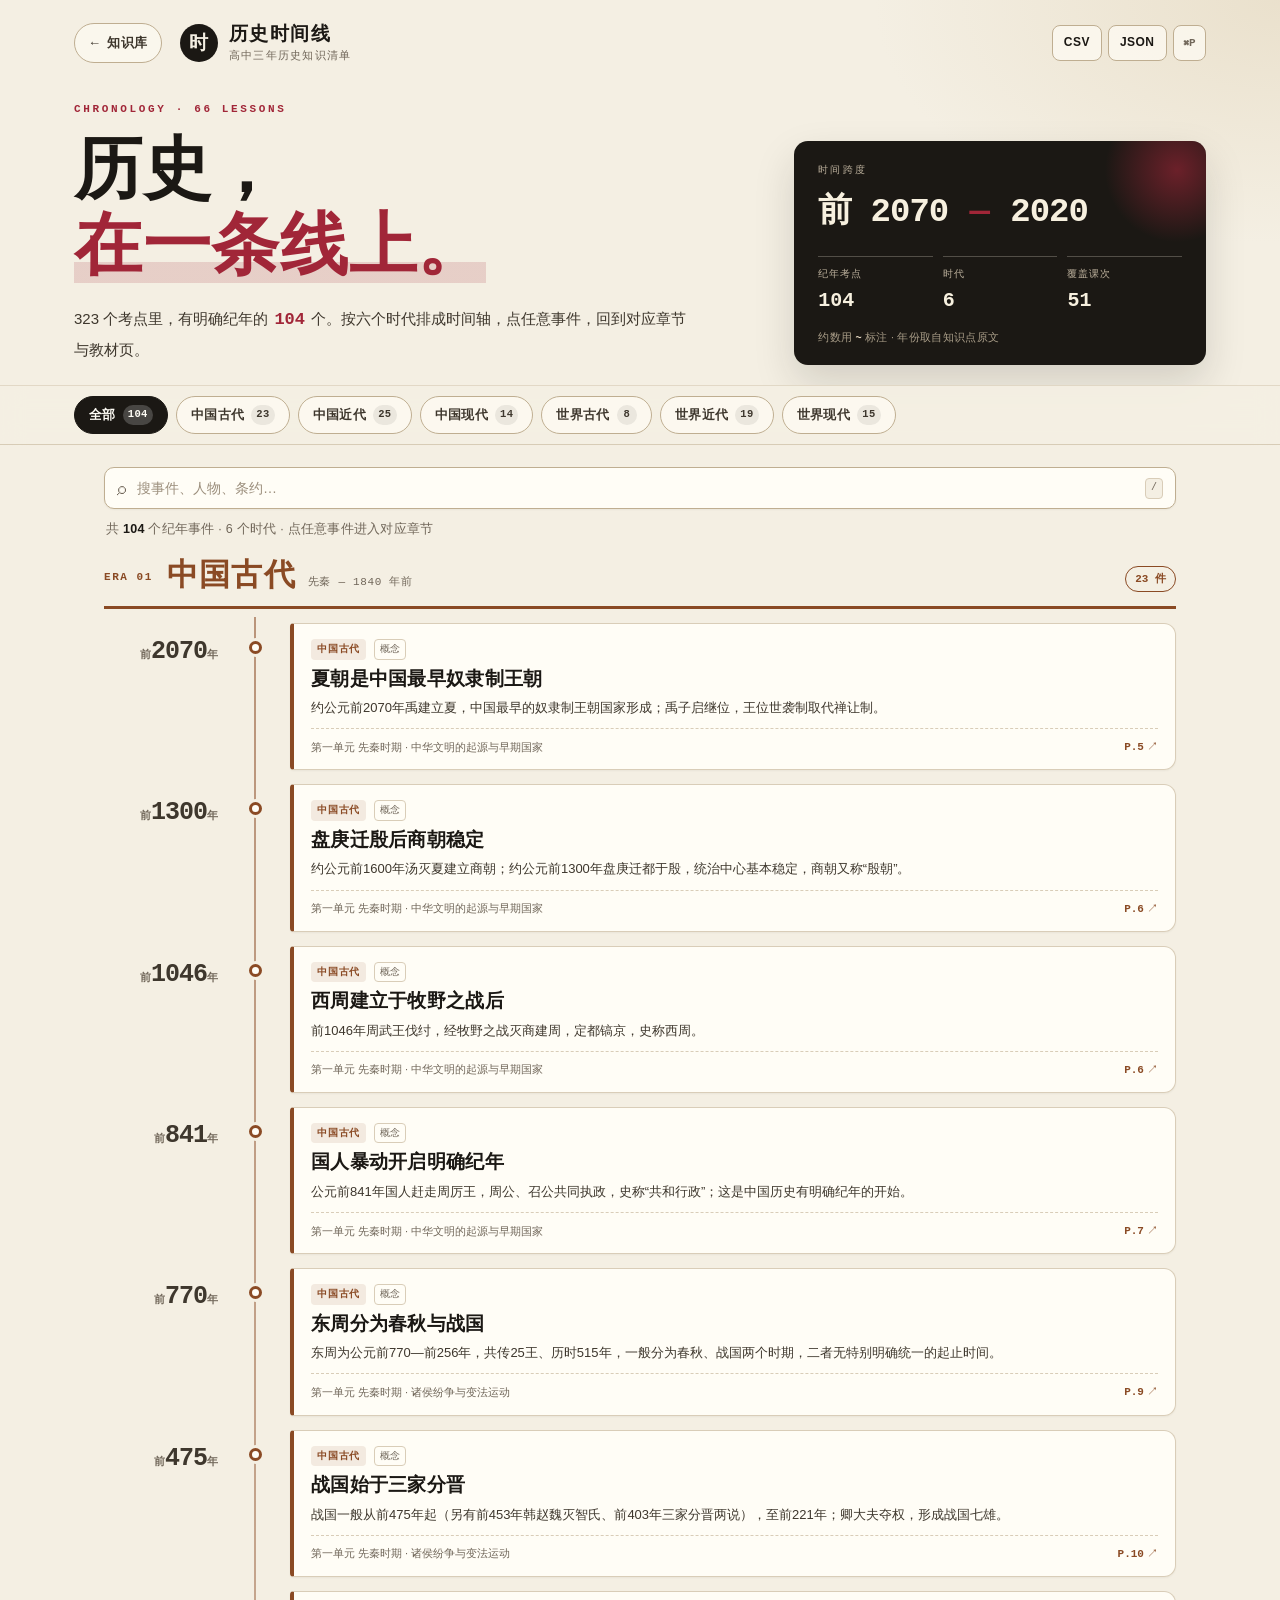
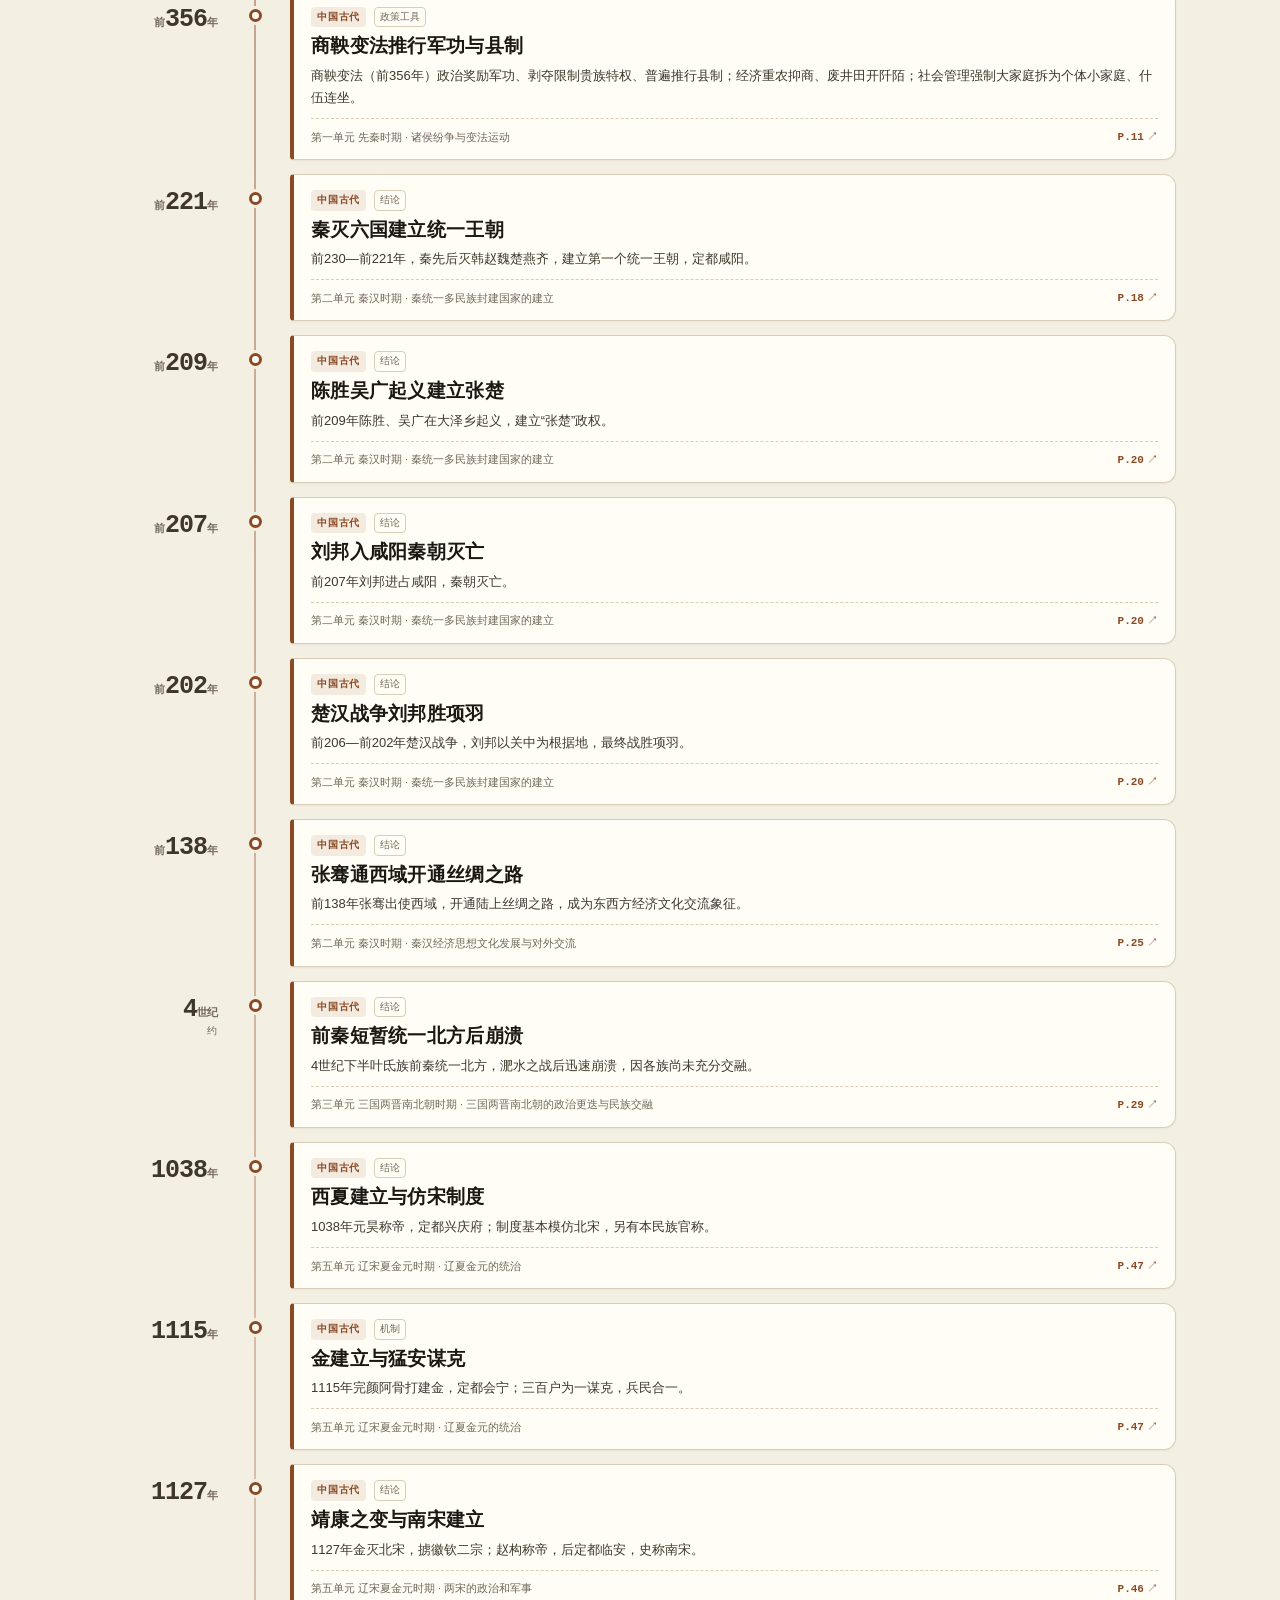
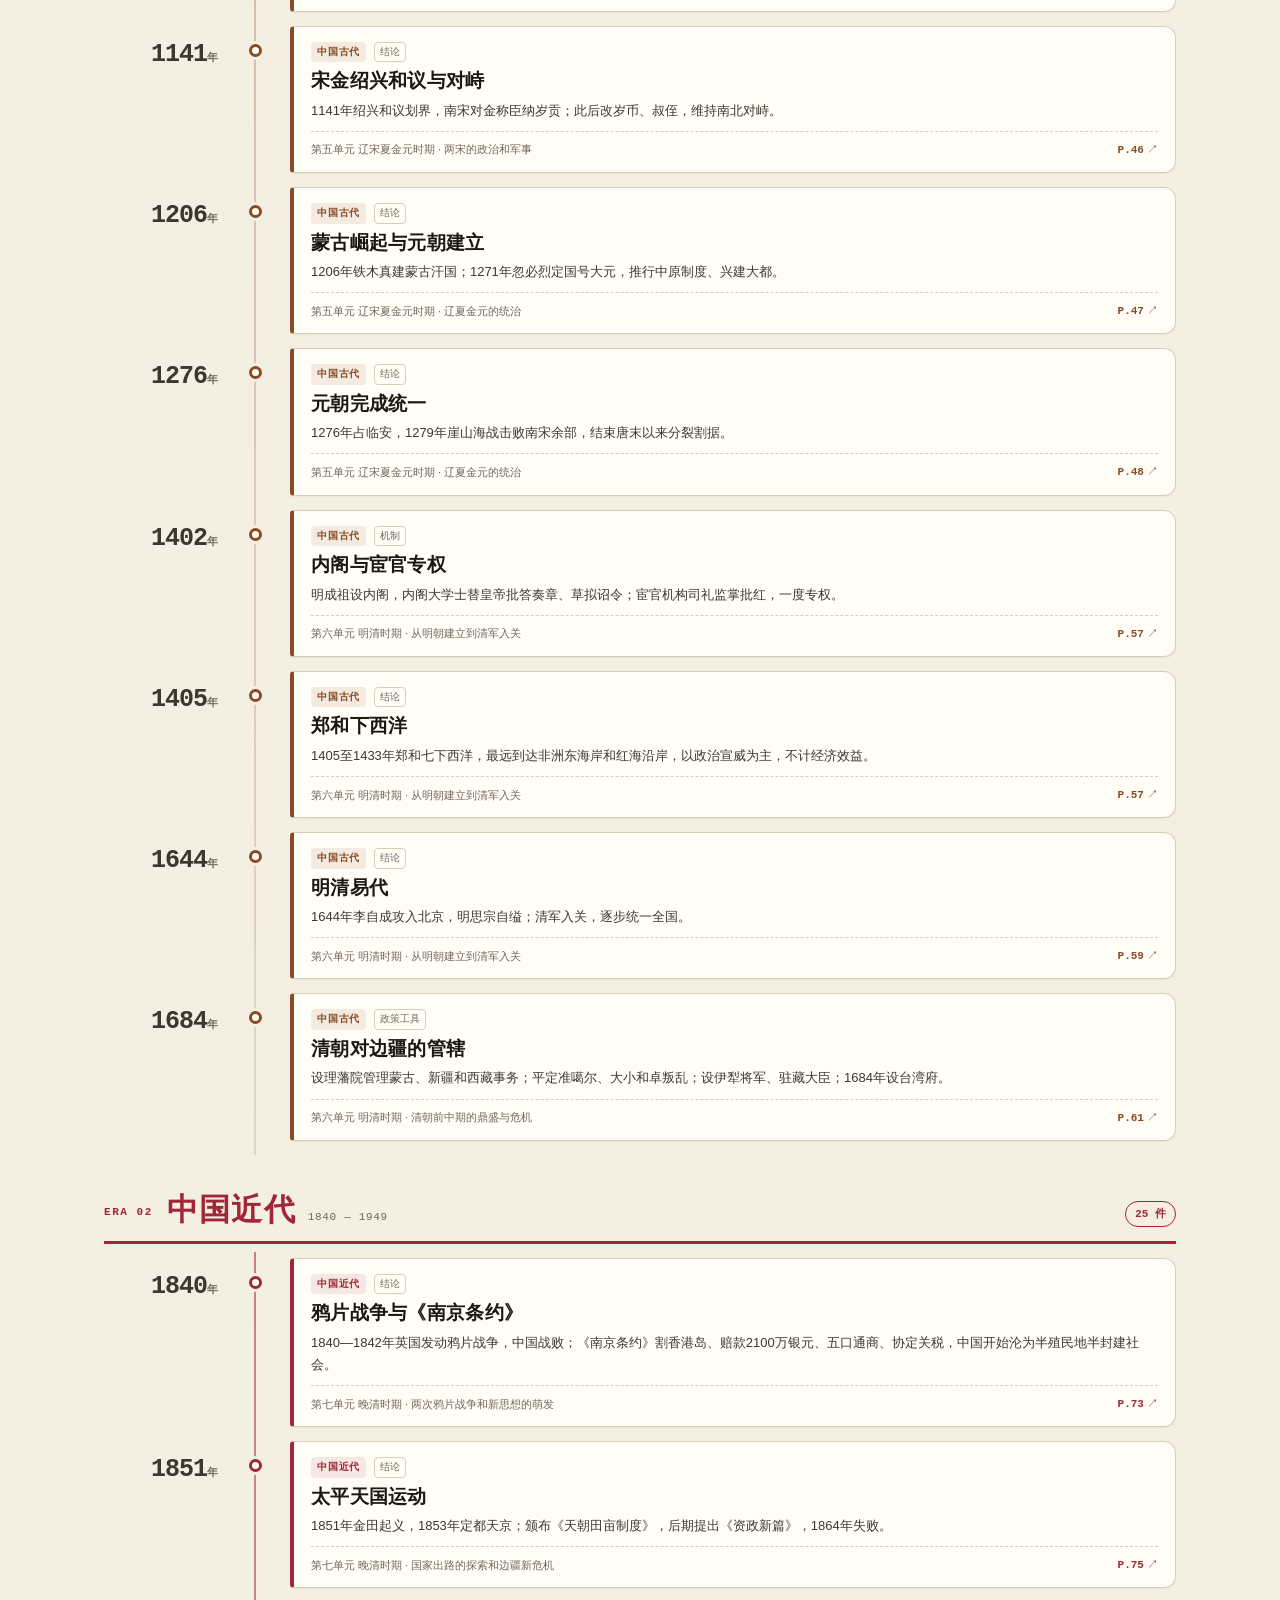
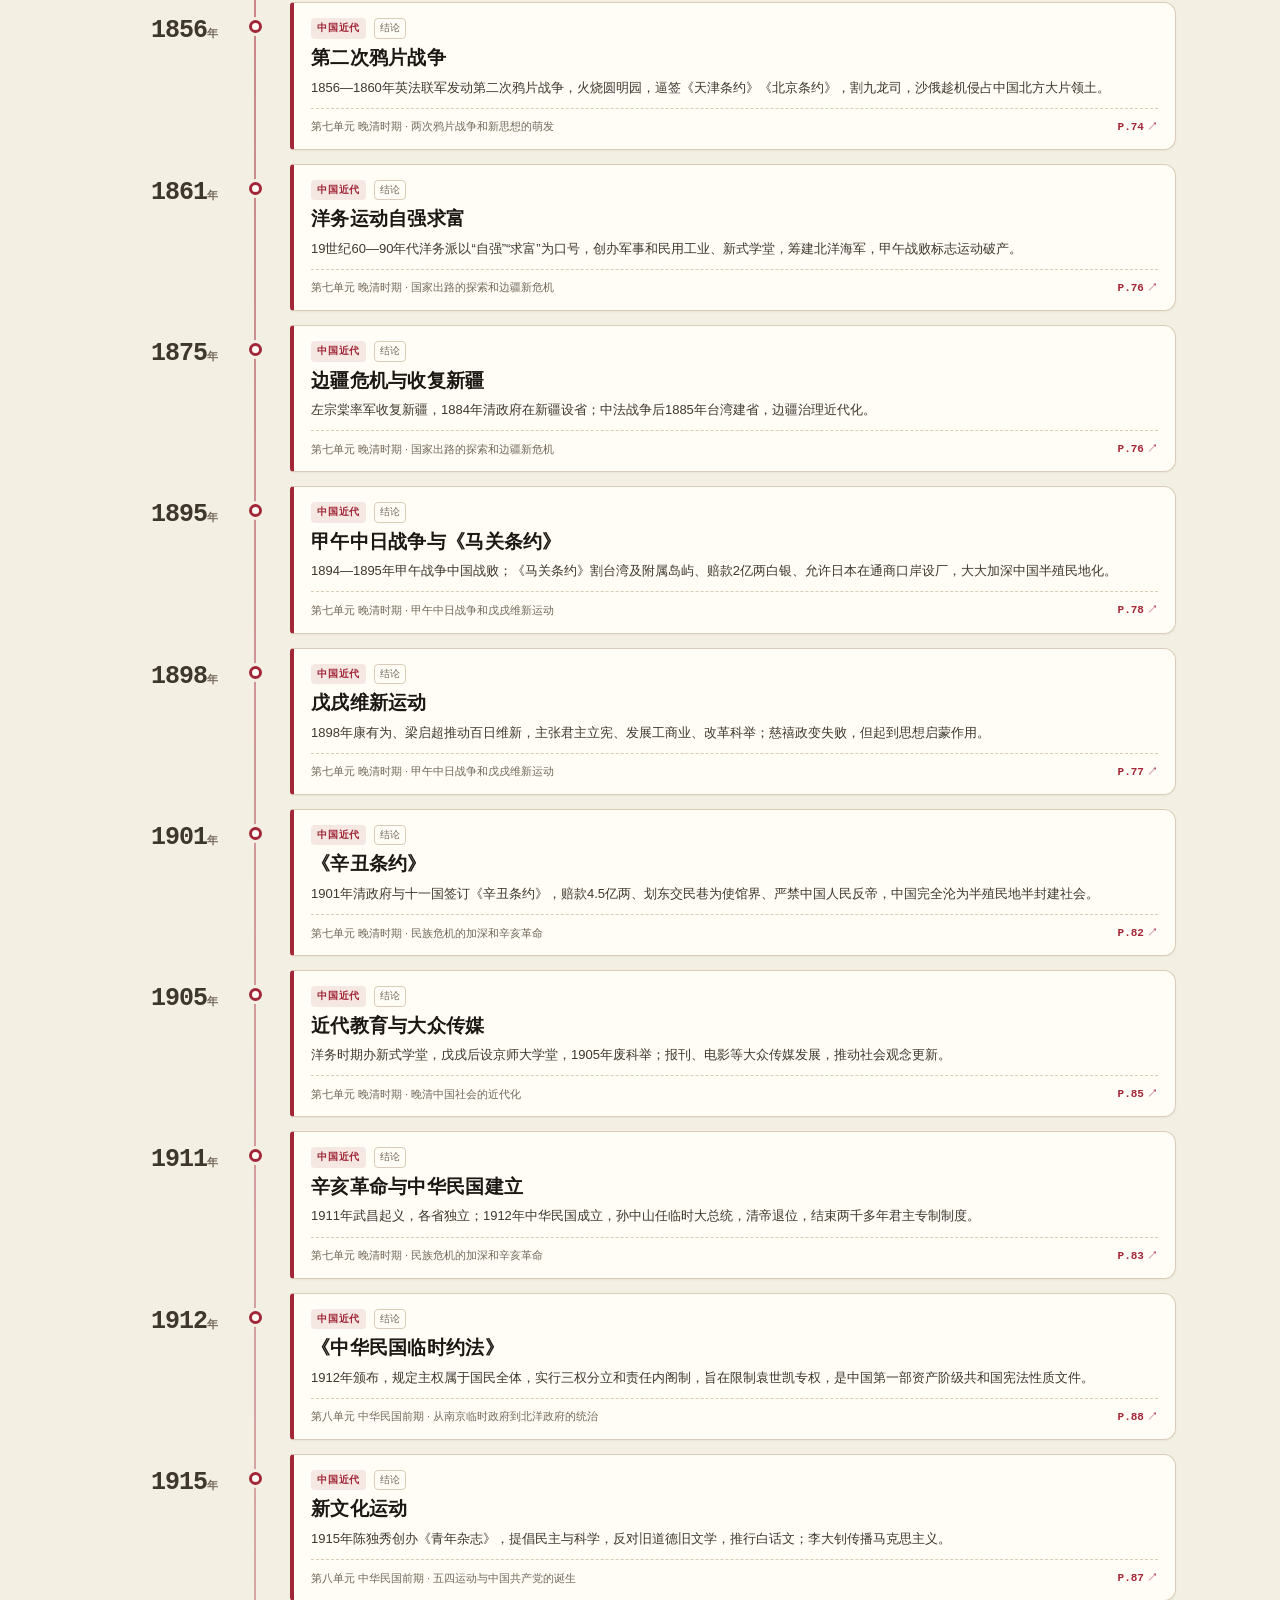
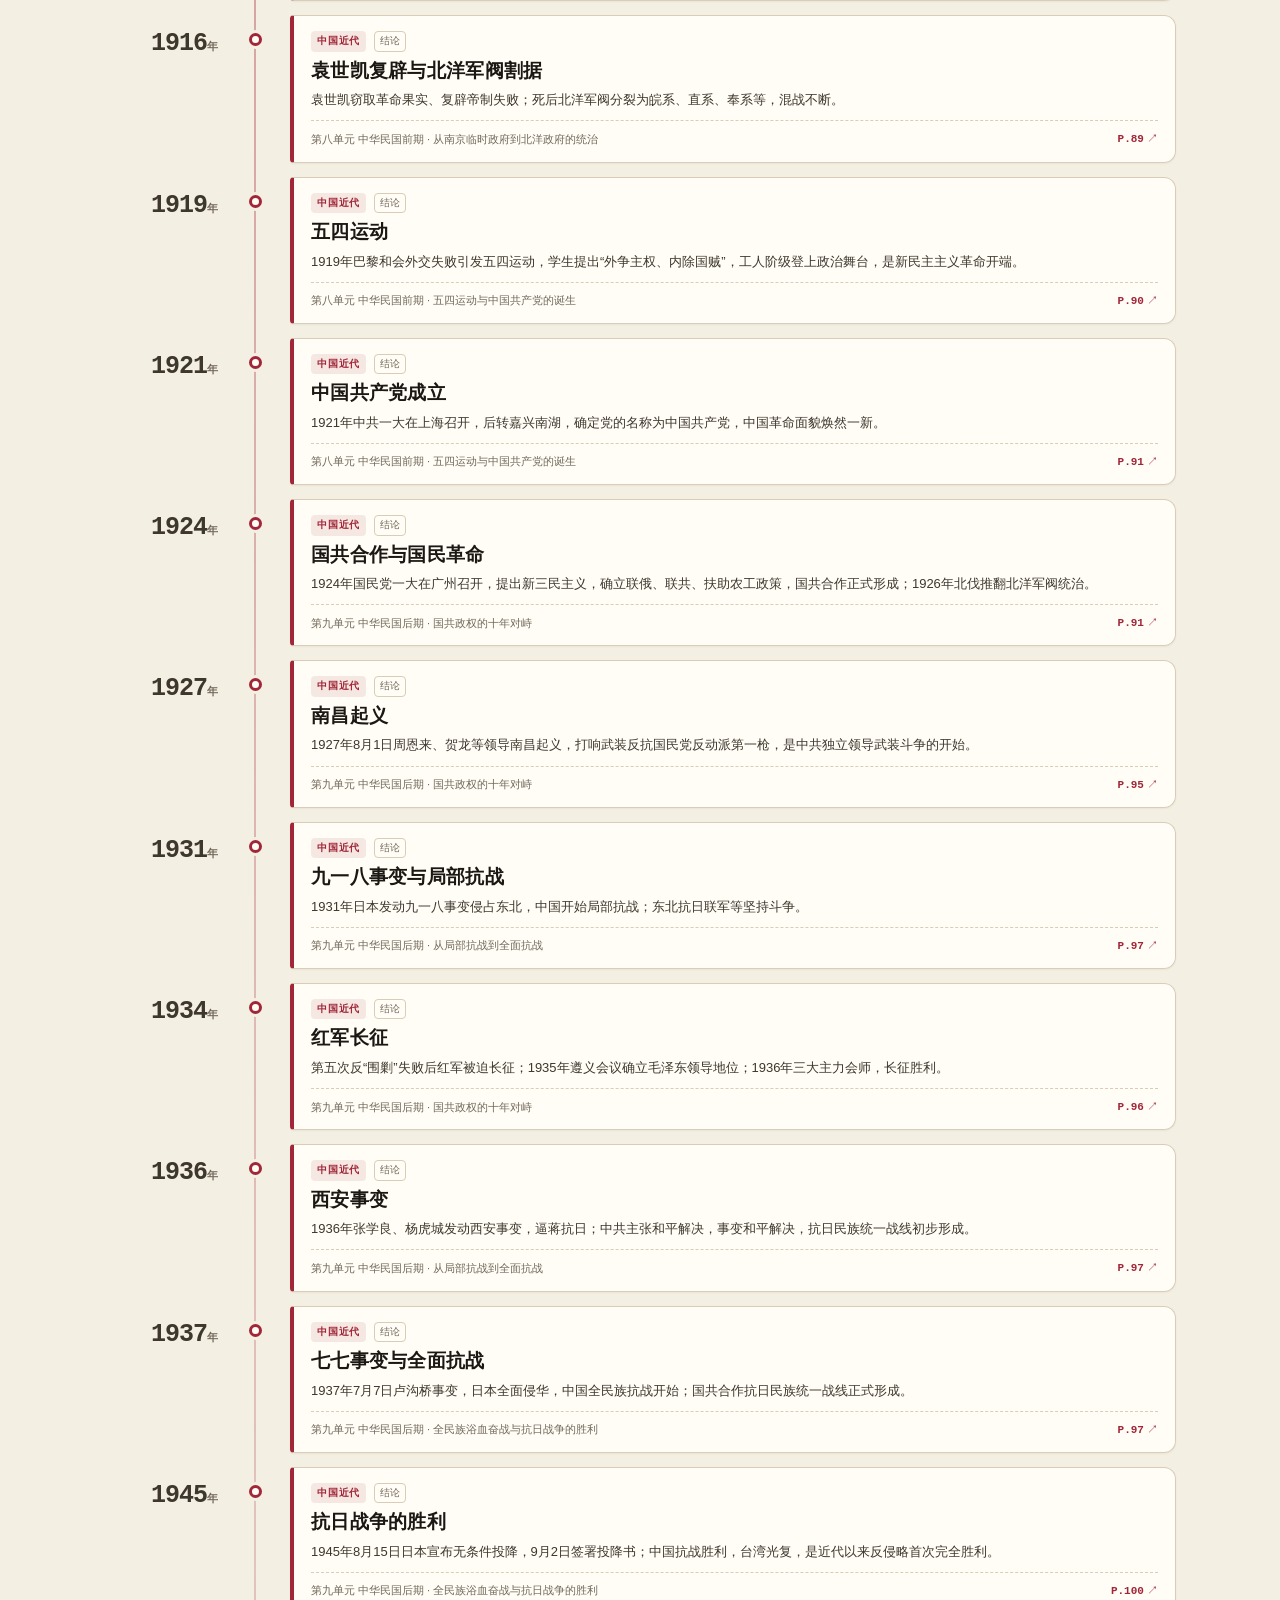
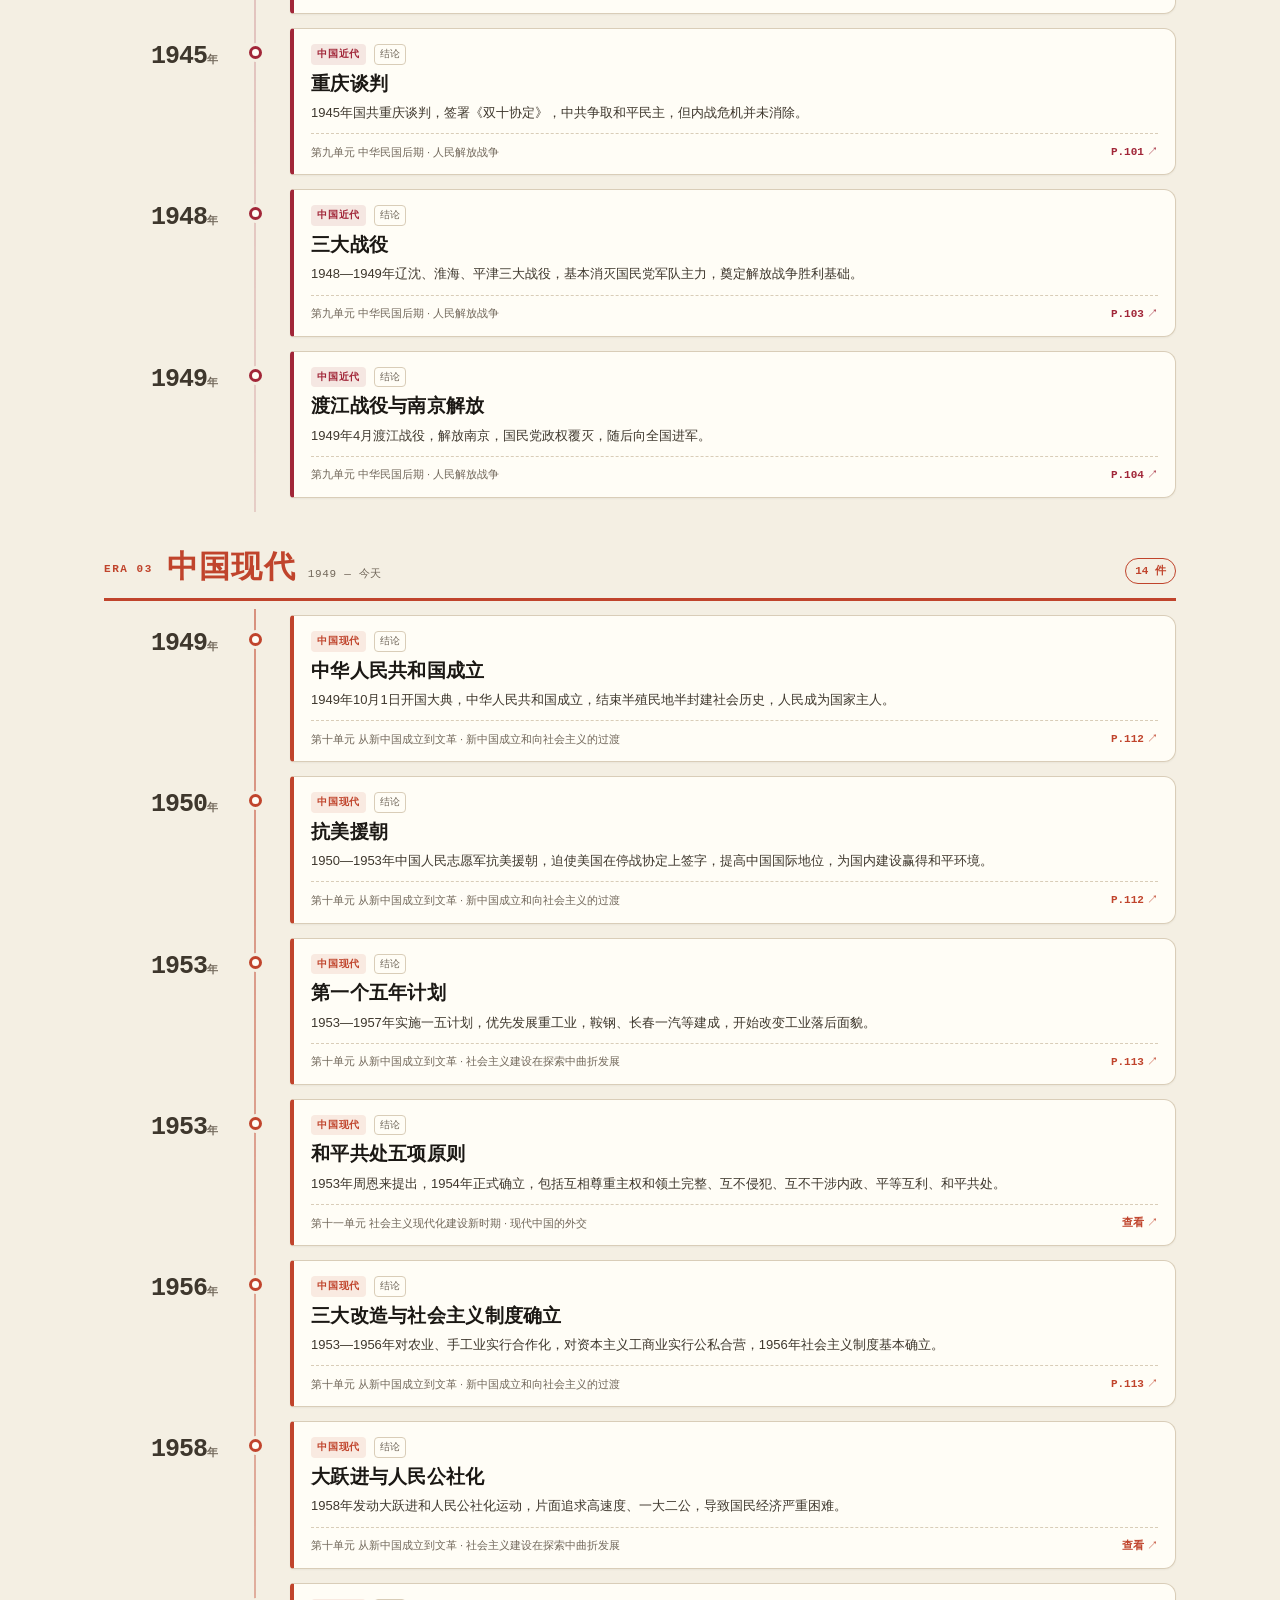
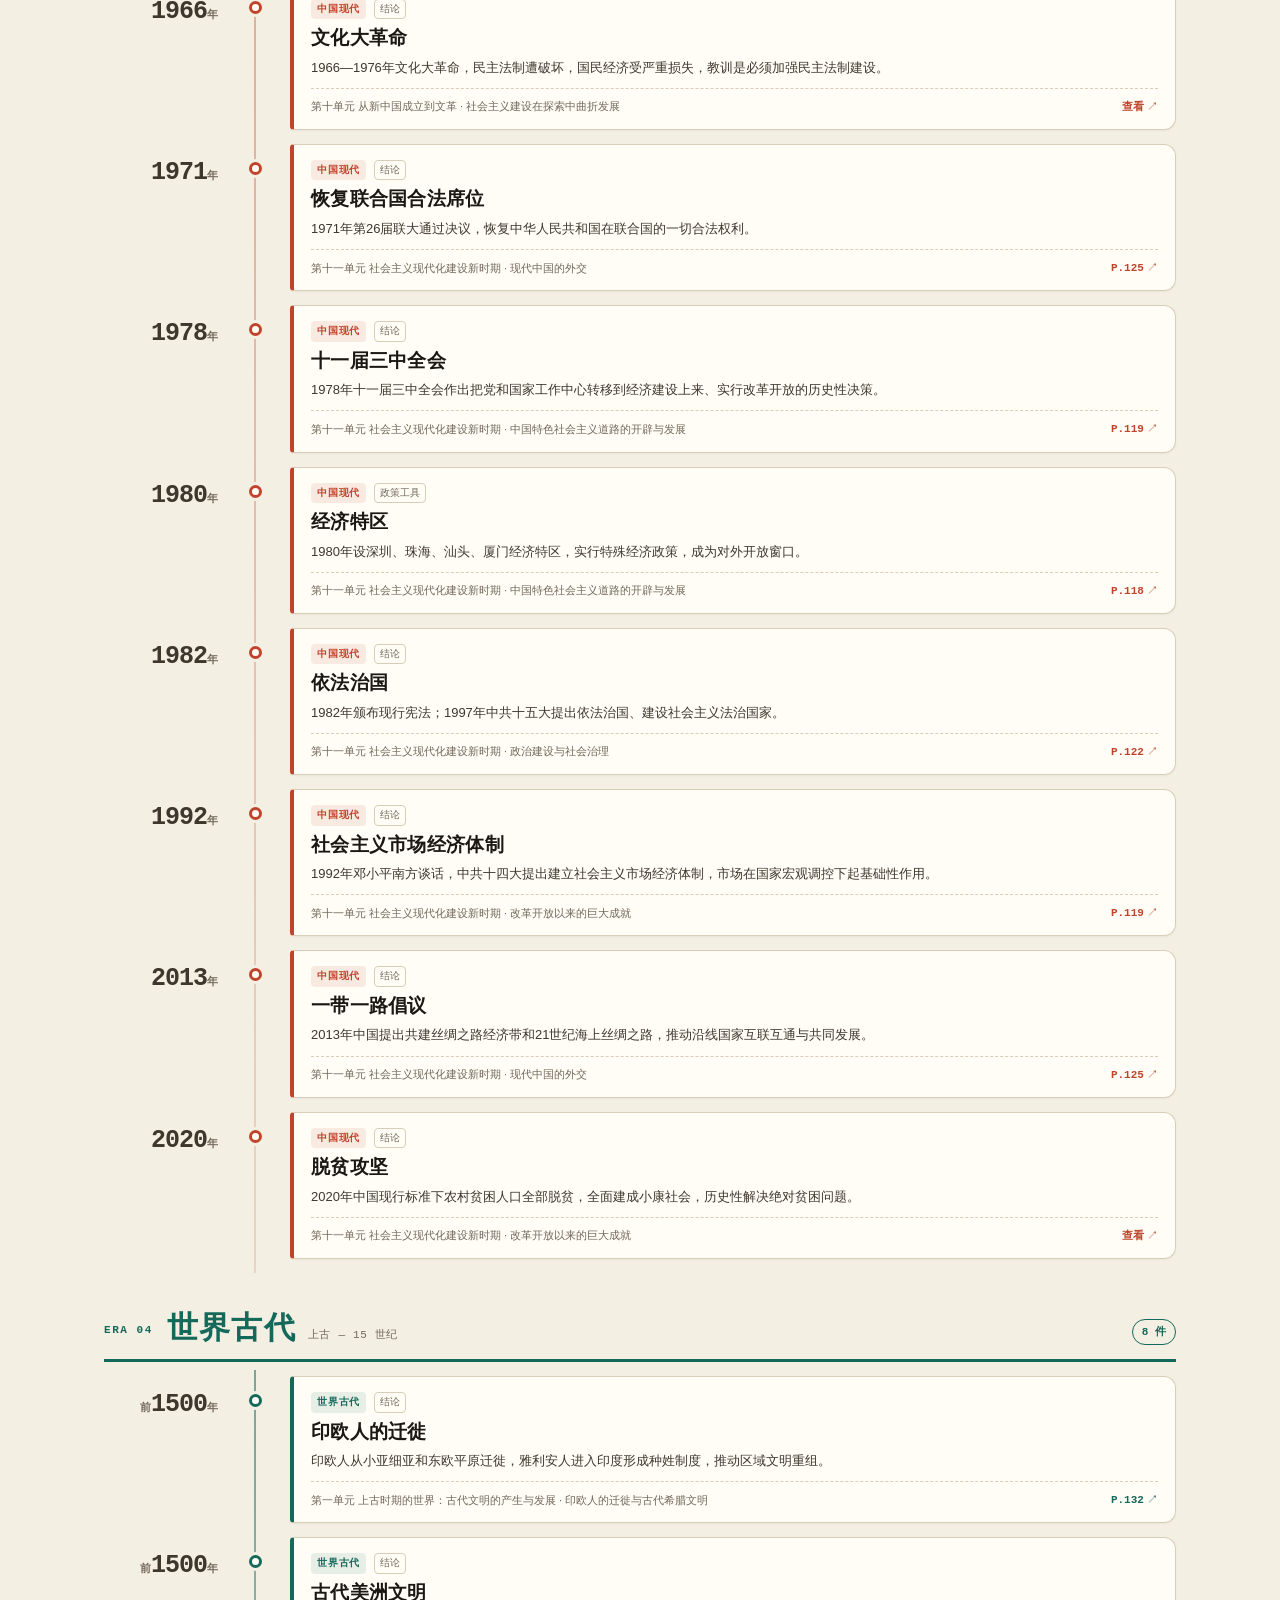
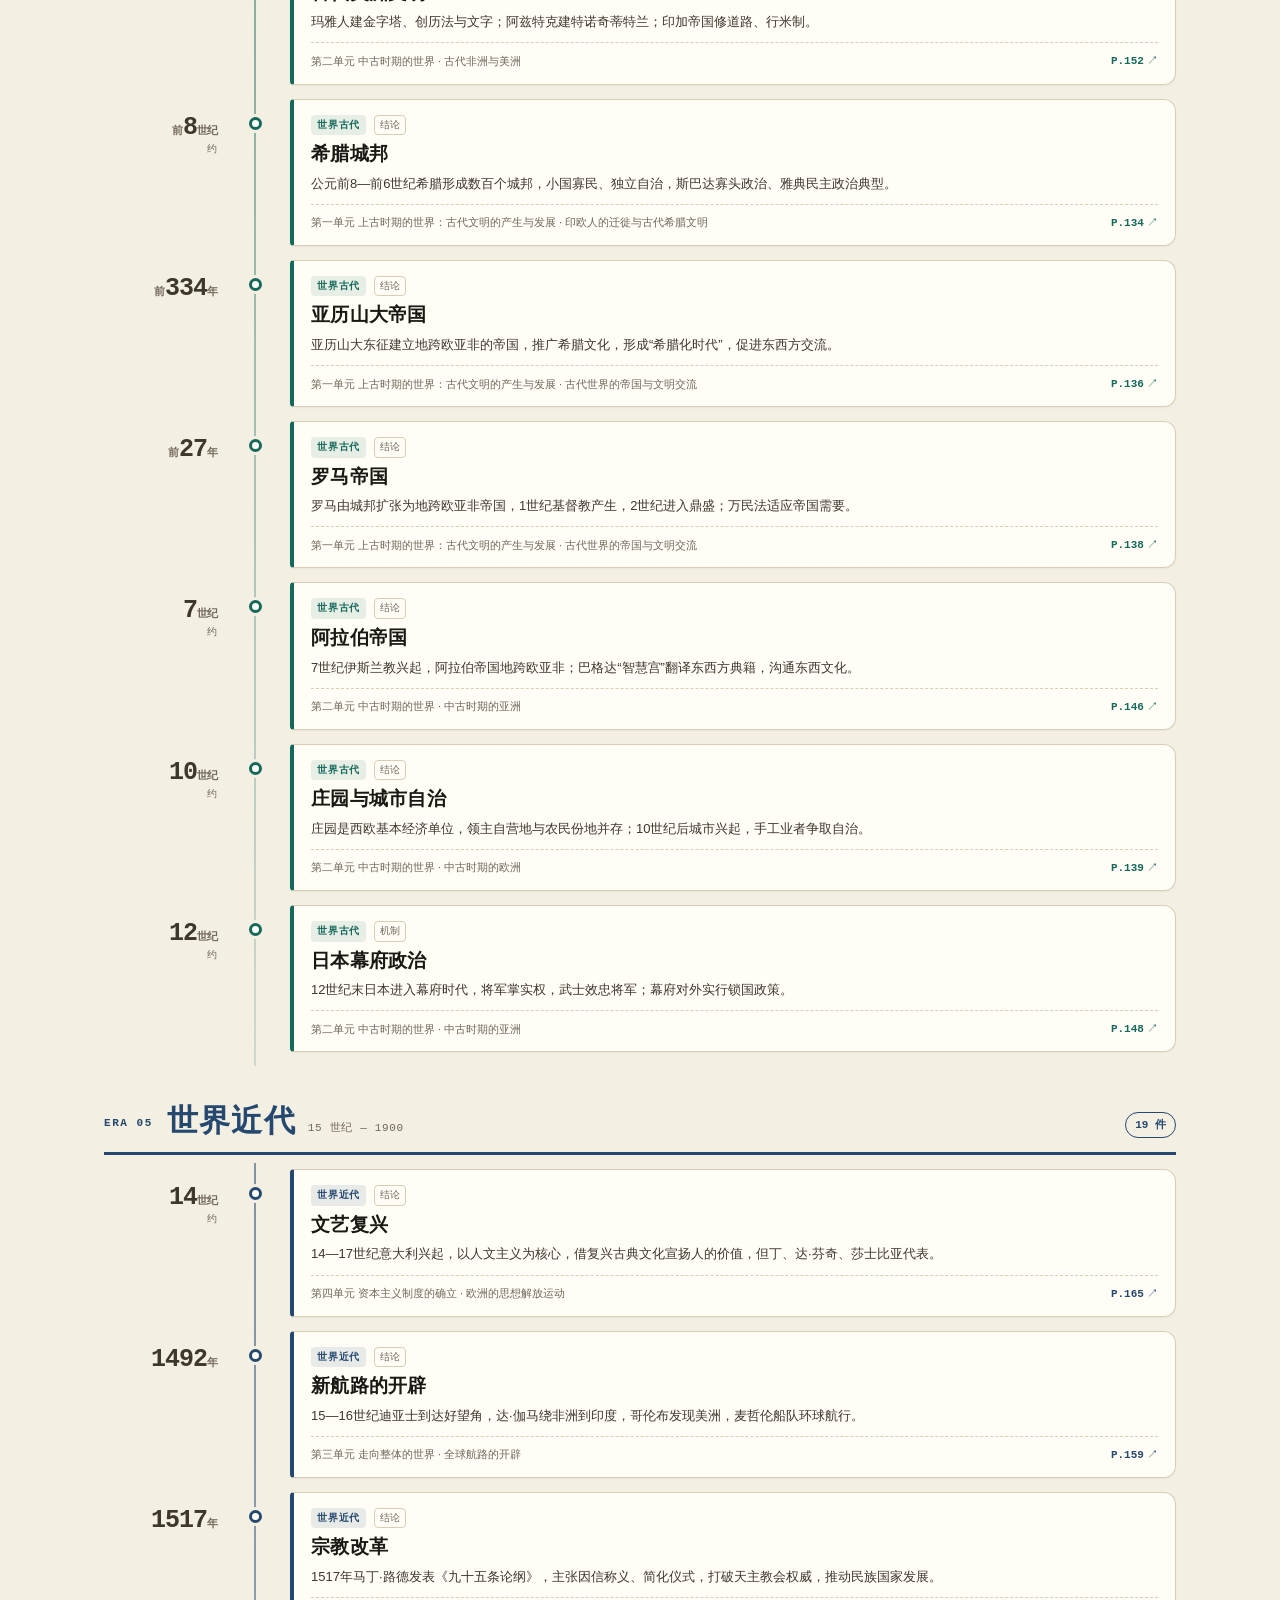
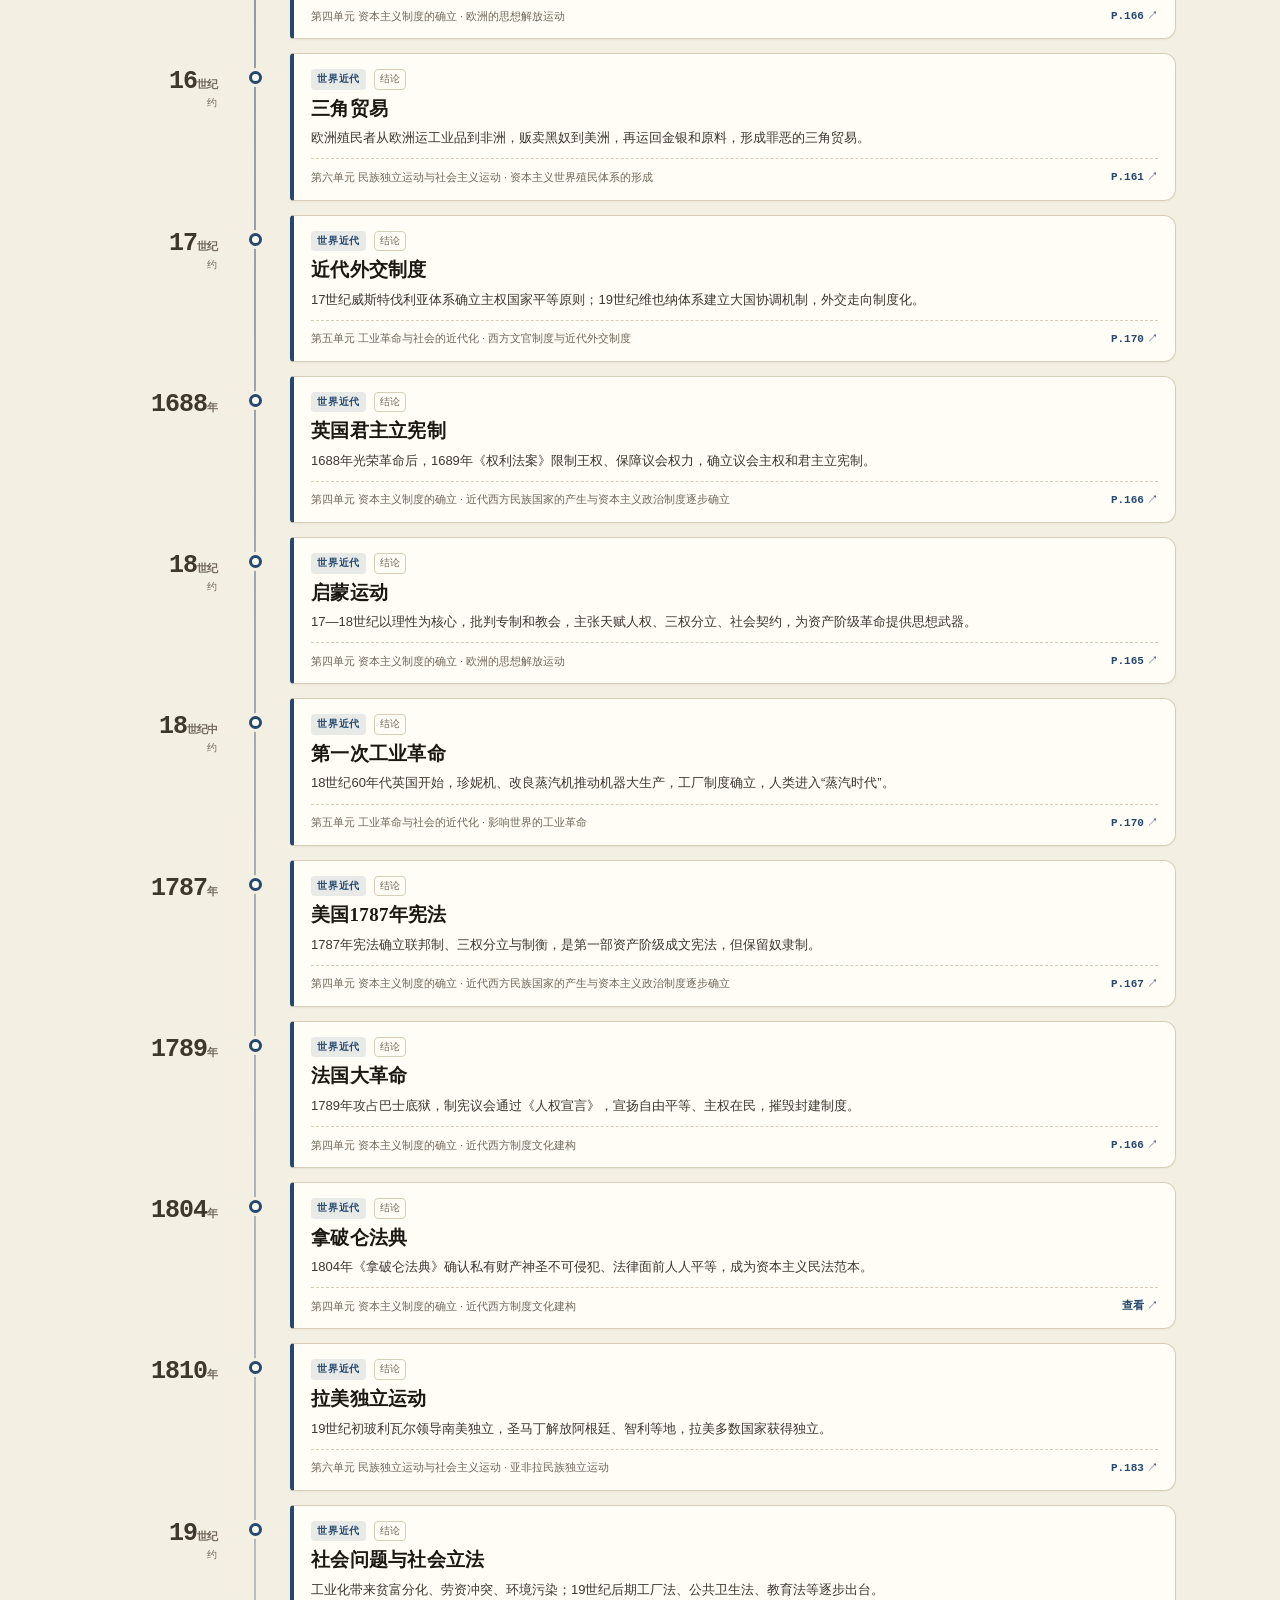
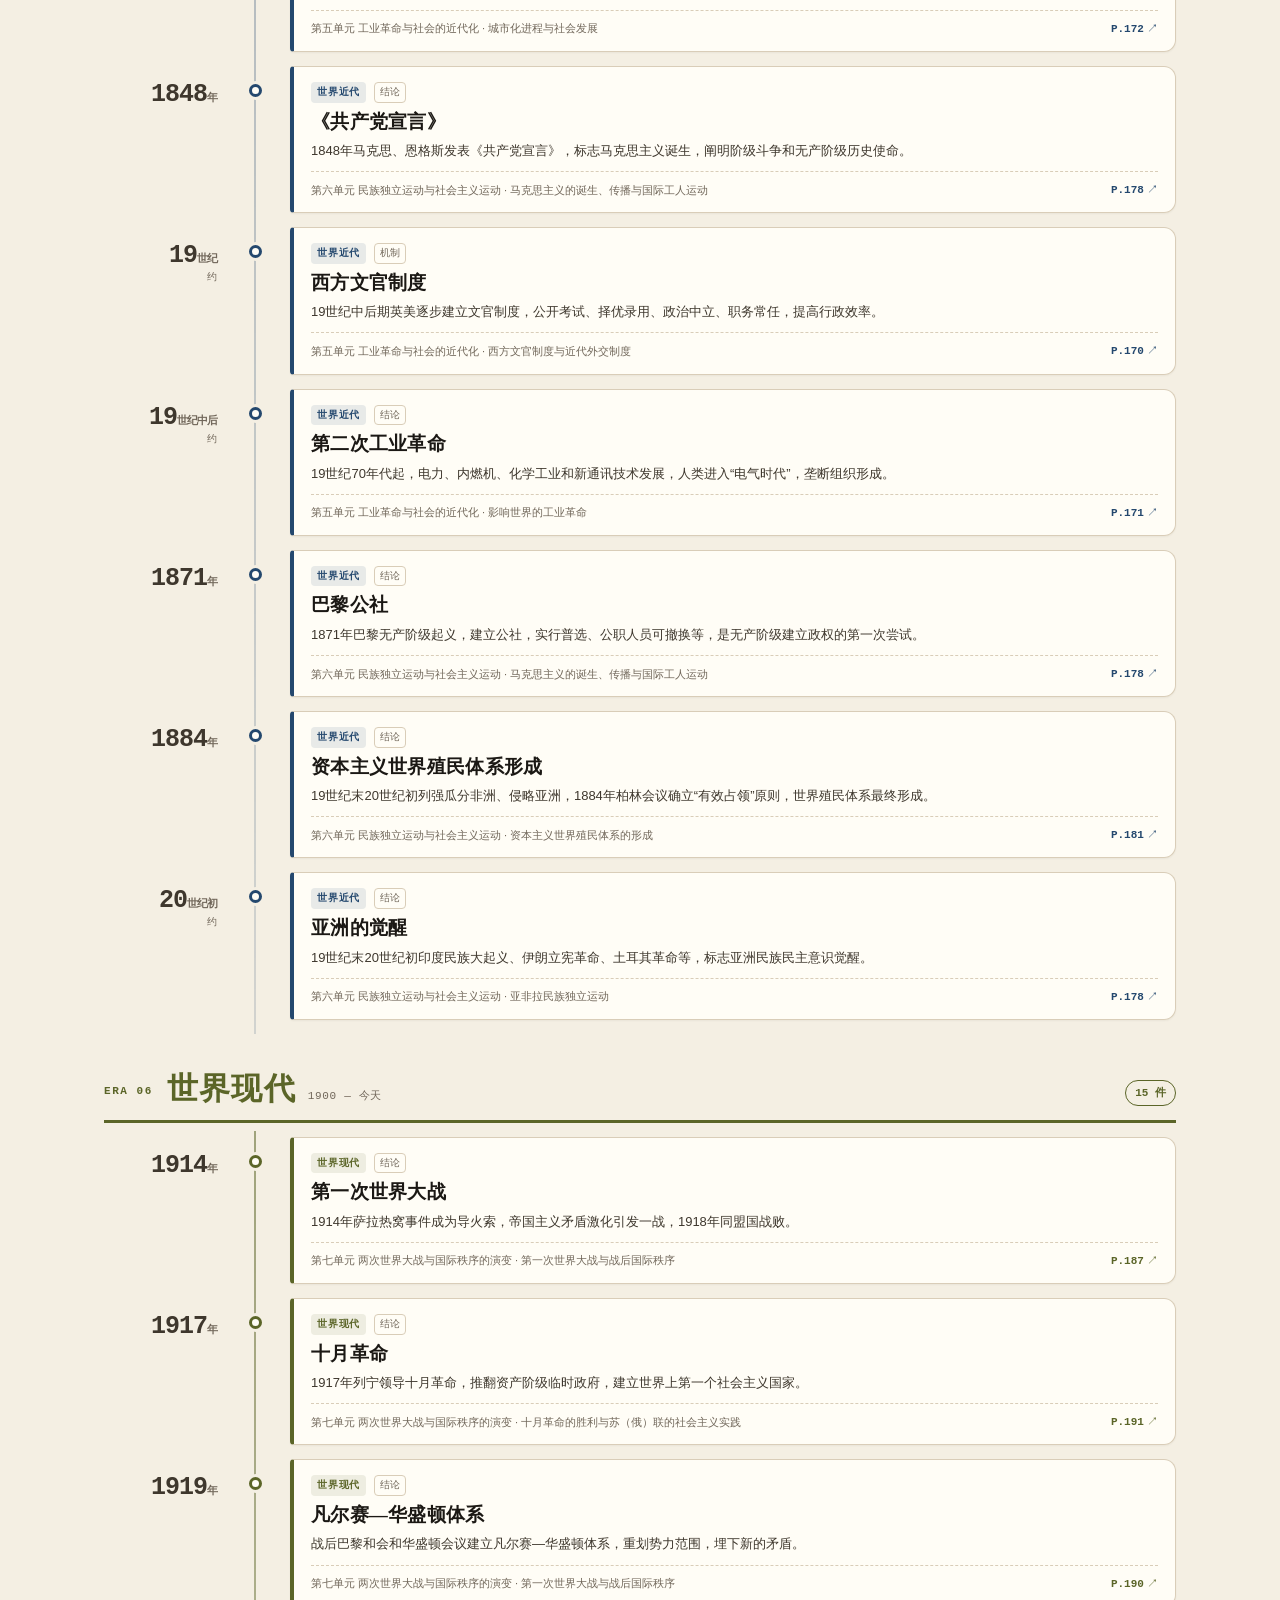
==== timeline.html @ 033ef6a2 "deploy: 同步 66 课知识库与历史时间线源码" ====
<!DOCTYPE html>
<html lang="zh-CN">
<head>
<meta charset="utf-8">
<meta name="viewport" content="width=device-width, initial-scale=1, viewport-fit=cover">
<title>历史时间线 · 高中三年历史知识清单</title>
<meta name="description" content="104 个有明确纪年的高中历史考点，按六个时代排成时间轴；点事件跳转对应章节与教材页。">
<link rel="stylesheet" href="assets/css/timeline.css?v=20261124b">
</head>
<body>
<div class="scroll-progress" id="scrollProgress" aria-hidden="true"></div>

<header class="tl-top">
  <a class="back" href="index.html" title="返回知识库">← <span>知识库</span></a>
  <div class="tl-brand">
    <span class="mark" aria-hidden="true">时</span>
    <div><strong>历史时间线</strong><small>高中三年历史知识清单</small></div>
  </div>
  <div class="tl-actions">
    <button class="btn" id="csvBtn" title="导出 CSV">CSV</button>
    <button class="btn" id="jsonBtn" title="导出 JSON">JSON</button>
    <button class="btn icon" id="printBtn" title="打印" aria-label="打印">⌘P</button>
  </div>
</header>

<section class="hero">
  <div class="hero-copy">
    <p class="kicker">CHRONOLOGY · 66 LESSONS</p>
    <h1>历史，<br><em>在一条线上。</em></h1>
    <p class="lede">323 个考点里，有明确纪年的 <strong id="totalCount">104</strong> 个。按六个时代排成时间轴，点任意事件，回到对应章节与教材页。</p>
  </div>
  <aside class="hero-panel" aria-label="时间线概览">
    <p class="panel-label">时间跨度</p>
    <p class="range" id="range">前 2070 <span>—</span> 2020</p>
    <dl class="stats">
      <div><dt>纪年考点</dt><dd id="statEvents">104</dd></div>
      <div><dt>时代</dt><dd>6</dd></div>
      <div><dt>覆盖课次</dt><dd id="statLessons">—</dd></div>
    </dl>
    <p class="panel-note">约数用 <b>~</b> 标注 · 年份取自知识点原文</p>
  </aside>
</section>

<nav class="era-tabs" id="eraTabs" aria-label="按时代筛选"></nav>

<main class="wrap">
  <div class="tools">
    <div class="search">
      <span aria-hidden="true">⌕</span>
      <input id="q" type="search" placeholder="搜事件、人物、条约…" aria-label="在时间线内搜索" autocomplete="off" spellcheck="false">
      <kbd>/</kbd>
    </div>
    <button class="reset" id="resetBtn" hidden>清除筛选 ×</button>
  </div>

  <p class="status" id="status" role="status"></p>

  <div id="stream" class="stream"></div>

  <div class="empty" id="empty" hidden>
    <h3>这条时间线上没有匹配的事件</h3>
    <p>试试更短的关键词，比如“条约”“革命”“1927”。</p>
  </div>
</main>

<footer class="tl-foot">
  <p>点击事件 → 打开知识库对应知识点，可继续看笔记、标记掌握、跳到 PDF 原页。</p>
  <p class="muted">离线可用 · 数据只读 · 你的笔记与错题仍保存在浏览器本地</p>
</footer>

<button class="totop" id="toTop" title="回到顶部" aria-label="回到顶部" hidden>↑</button>

<script src="assets/js/timeline.js?v=20261124b" defer></script>
</body>
</html>
---- assets/css/timeline.css ----
/* ============================================================
   历史时间线 · 独立页面
   纸色底 / 墨色字 / 六个时代六种高对比色
   ============================================================ */
:root{
  --paper:#f4efe3;
  --paper-deep:#e9dfca;
  --card:#fffdf6;
  --ink:#1b1814;
  --ink-soft:#3e372d;
  --muted:#71675a;
  --line:#d9cdb8;
  --line-strong:#bfae91;
  --c0:#8a4a24;   /* 中国古代 · 青铜 */
  --c1:#a12638;   /* 中国近代 · 绛红 */
  --c2:#c0442c;   /* 中国现代 · 朱砂 */
  --c3:#15695a;   /* 世界古代 · 松绿 */
  --c4:#24486e;   /* 世界近代 · 靛青 */
  --c5:#5b6528;   /* 世界现代 · 橄榄 */
  --serif:"Songti SC","Noto Serif SC","Source Han Serif SC",STSong,SimSun,serif;
  --sans:-apple-system,BlinkMacSystemFont,"PingFang SC","Hiragino Sans GB","Microsoft YaHei",sans-serif;
  --mono:"SFMono-Regular",Menlo,Consolas,"Liberation Mono",monospace;
  --shadow:0 1px 2px rgba(40,32,20,.05);
  --shadow-hover:0 10px 28px rgba(40,32,20,.13);
}

*{box-sizing:border-box}
html{scroll-behavior:smooth}
body{
  margin:0;
  background:
    radial-gradient(900px 500px at 8% -8%, rgba(255,255,255,.75), transparent 60%),
    radial-gradient(700px 420px at 100% 0%, rgba(233,223,202,.9), transparent 58%),
    var(--paper);
  color:var(--ink);
  font:15px/1.65 var(--sans);
  -webkit-font-smoothing:antialiased;
  overflow-x:hidden;
}
a{color:inherit;text-decoration:none}
button,input{font:inherit;color:inherit}
button{cursor:pointer}
::selection{background:#1b1814;color:#fffdf6}
[hidden]{display:none!important}

/* ---------- 顶部进度 ---------- */
.scroll-progress{
  position:fixed;left:0;top:0;height:3px;width:0;z-index:60;
  background:linear-gradient(90deg,var(--c0),var(--c1),var(--c2),var(--c3),var(--c4),var(--c5));
  transition:width .08s linear;
}

/* ---------- 顶栏 ---------- */
.tl-top{
  max-width:1180px;margin:0 auto;padding:22px 24px 10px;
  display:flex;align-items:center;gap:18px;
}
.back{
  display:inline-flex;align-items:center;gap:6px;flex:none;
  padding:8px 13px;border:1px solid var(--line-strong);border-radius:999px;
  font-size:13px;font-weight:600;color:var(--ink-soft);
  background:rgba(255,253,246,.6);
  transition:background .18s,border-color .18s,transform .18s;
}
.back:hover{background:var(--ink);border-color:var(--ink);color:var(--card);transform:translateX(-2px)}
.back span{letter-spacing:.04em}
.tl-brand{display:flex;align-items:center;gap:11px;min-width:0}
.mark{
  width:38px;height:38px;flex:none;display:grid;place-items:center;
  background:var(--ink);color:var(--paper);border-radius:50%;
  font-family:var(--serif);font-size:19px;font-weight:700;
}
.tl-brand strong{display:block;font-family:var(--serif);font-size:19px;letter-spacing:.08em;line-height:1.25}
.tl-brand small{display:block;font-size:11px;color:var(--muted);letter-spacing:.12em;white-space:nowrap}
.tl-actions{margin-left:auto;display:flex;gap:6px;flex:none}
.btn{
  border:1px solid var(--line-strong);background:rgba(255,253,246,.7);
  border-radius:8px;padding:7px 11px;font-size:12px;font-weight:650;
  letter-spacing:.04em;transition:background .16s,color .16s,border-color .16s;
}
.btn:hover{background:var(--ink);color:var(--card);border-color:var(--ink)}
.btn.icon{padding:7px 9px;font-family:var(--mono);font-size:11px;color:var(--muted)}

/* ---------- Hero ---------- */
.hero{
  max-width:1180px;margin:0 auto;padding:26px 24px 20px;
  min-width:0;
  display:grid;grid-template-columns:minmax(0,1.25fr) minmax(320px,.75fr);
  gap:34px;align-items:end;
}
.kicker{
  margin:0 0 14px;font-family:var(--mono);font-size:11px;font-weight:700;
  letter-spacing:.24em;color:var(--c1);
}
.hero h1{
  margin:0;font-family:var(--serif);font-weight:700;
  font-size:clamp(38px,5.3vw,68px);line-height:1.12;letter-spacing:.01em;
}
.hero h1 em{
  font-style:normal;color:var(--c1);
  background:linear-gradient(transparent 72%,rgba(161,38,56,.16) 0);
}
.lede{
  max-width:620px;margin:20px 0 0;font-size:15px;line-height:1.9;color:var(--ink-soft);
}
.lede strong{font-family:var(--mono);font-size:17px;color:var(--c1);padding:0 2px}

.hero-panel{
  width:100%;max-width:100%;min-width:0;
  background:var(--ink);color:#f7f0df;border-radius:14px;padding:22px 24px 18px;
  box-shadow:0 18px 40px rgba(27,24,20,.15);
  position:relative;overflow:hidden;
}
.hero-panel::after{
  content:"";position:absolute;right:-46px;top:-46px;width:150px;height:150px;border-radius:50%;
  background:radial-gradient(circle,rgba(161,38,56,.6),transparent 68%);
}
.panel-label{margin:0;font-size:10px;letter-spacing:.22em;color:#bdb19d;font-family:var(--mono)}
.range{
  margin:4px 0 16px;font-family:var(--mono);font-size:clamp(22px,2.8vw,34px);
  font-weight:700;letter-spacing:-.03em;white-space:nowrap;
}
.range span{color:var(--c1);padding:0 2px}
.stats{display:grid;grid-template-columns:repeat(3,1fr);gap:10px;margin:0 0 12px}
.stats div{border-top:1px solid rgba(247,240,223,.25);padding-top:9px}
.stats dt{font-size:10px;color:#bdb19d;letter-spacing:.08em}
.stats dd{margin:2px 0 0;font-family:var(--mono);font-size:20px;font-weight:700}
.panel-note{margin:0;font-size:10.5px;color:#a99d88;letter-spacing:.03em}
.panel-note b{color:#e9dcc5}

/* ---------- 时代标签（吸顶） ---------- */
.era-tabs{
  position:sticky;top:0;z-index:30;
  display:flex;gap:8px;overflow-x:auto;scrollbar-width:none;
  padding:10px max(24px,calc((100vw - 1132px)/2));
  background:rgba(244,239,227,.88);
  backdrop-filter:blur(12px);-webkit-backdrop-filter:blur(12px);
  border-top:1px solid rgba(191,174,145,.35);
  border-bottom:1px solid rgba(191,174,145,.55);
}
.era-tabs::-webkit-scrollbar{display:none}
.era-tab{
  --era:var(--ink);
  flex:none;display:inline-flex;align-items:center;gap:7px;
  border:1px solid var(--line-strong);background:rgba(255,253,246,.7);
  border-radius:999px;padding:8px 14px;
  font-size:12.5px;font-weight:650;letter-spacing:.03em;color:var(--ink-soft);
  transition:background .18s,color .18s,border-color .18s,transform .18s;
}
.era-tab em{
  font-style:normal;font-family:var(--mono);font-size:10.5px;font-weight:700;
  min-width:20px;text-align:center;padding:1px 5px;border-radius:999px;
  background:rgba(27,24,20,.08);color:inherit;
}
.era-tab:hover{border-color:var(--era);color:var(--era);transform:translateY(-1px)}
.era-tab.active{background:var(--era);border-color:var(--era);color:#fffdf6}
.era-tab.active em{background:rgba(255,255,255,.2)}
.era-tab.all{--era:var(--ink)}

/* ---------- 工具条 ---------- */
.wrap{max-width:1120px;margin:0 auto;padding:22px 24px 56px}
.tools{display:flex;align-items:center;gap:10px;margin-bottom:10px}
.search{
  flex:1;display:flex;align-items:center;gap:9px;
  border:1px solid var(--line-strong);background:var(--card);border-radius:10px;
  padding:0 12px;height:42px;box-shadow:var(--shadow);
  transition:border-color .16s,box-shadow .16s;
}
.search:focus-within{border-color:var(--c1);box-shadow:0 0 0 3px rgba(161,38,56,.09)}
.search span{color:var(--muted);font-size:18px;line-height:1}
.search input{flex:1;min-width:0;border:0;background:transparent;outline:0;font-size:14px}
.search input::placeholder{color:#9c8f7d}
.search kbd{
  font-family:var(--mono);font-size:10px;color:var(--muted);
  border:1px solid var(--line);border-radius:4px;padding:1px 5px;background:var(--paper);
}
.reset{
  flex:none;border:0;background:transparent;color:var(--c1);
  font-size:12px;font-weight:650;padding:8px 2px;
}
.status{margin:6px 2px 18px;font-size:12.5px;color:var(--muted);letter-spacing:.02em}
.status b{color:var(--ink);font-weight:700}

/* ---------- 时代区块 ---------- */
.stream{display:flex;flex-direction:column;gap:38px}
.tl-era{--era:var(--c0);scroll-margin-top:78px}
.tl-era[data-era="0"]{--era:var(--c0)}
.tl-era[data-era="1"]{--era:var(--c1)}
.tl-era[data-era="2"]{--era:var(--c2)}
.tl-era[data-era="3"]{--era:var(--c3)}
.tl-era[data-era="4"]{--era:var(--c4)}
.tl-era[data-era="5"]{--era:var(--c5)}

.era-head{
  display:grid;grid-template-columns:auto 1fr auto;align-items:end;gap:14px;
  padding:0 0 14px;border-bottom:3px solid var(--era);margin-bottom:8px;
}
.era-index{
  font-family:var(--mono);font-size:11px;font-weight:700;letter-spacing:.14em;
  color:var(--era);align-self:start;padding-top:10px;
}
.era-name{display:flex;align-items:baseline;gap:12px;flex-wrap:wrap}
.era-name h2{
  margin:0;font-family:var(--serif);font-weight:700;font-size:31px;line-height:1.1;
  color:var(--era);letter-spacing:.04em;
}
.era-name p{margin:0;font-family:var(--mono);font-size:11px;letter-spacing:.06em;color:var(--muted)}
.era-count{
  font-family:var(--mono);font-size:11px;font-weight:700;color:var(--era);
  border:1px solid currentColor;border-radius:999px;padding:3px 9px;white-space:nowrap;
}

.tl-list{position:relative;padding-top:6px}
.tl-list::before{
  content:"";position:absolute;left:150px;top:0;bottom:0;width:2px;
  background:linear-gradient(var(--era),color-mix(in srgb,var(--era) 30%,transparent));
  opacity:.55;
}

.tl-item{
  display:grid;grid-template-columns:126px 50px minmax(0,1fr);
  align-items:start;position:relative;
  animation:itemIn .42s cubic-bezier(.2,.8,.2,1) both;
  animation-delay:var(--d,0ms);
}
@keyframes itemIn{from{opacity:0;transform:translateY(9px)}to{opacity:1;transform:none}}

.tl-year{
  padding:16px 12px 0 0;text-align:right;
  font-family:var(--mono);font-variant-numeric:tabular-nums;
  color:var(--ink-soft);line-height:1;
}
.tl-year b{font-size:25px;font-weight:750;letter-spacing:-.04em}
.tl-year small{font-size:11px;font-weight:700;margin-right:1px;color:var(--muted)}
.tl-year .approx{display:block;font-size:10px;letter-spacing:.12em;color:var(--muted);margin-top:5px}

.tl-rail{position:relative;height:100%;display:flex;justify-content:center;padding-top:18px}
.tl-dot{
  width:13px;height:13px;border-radius:50%;background:var(--card);
  border:3px solid var(--era);box-shadow:0 0 0 3px var(--paper);
  position:relative;z-index:2;flex:none;
  transition:transform .18s,background .18s;
}

.tl-card{
  min-width:0;overflow:hidden;
  display:block;margin:0 0 14px 10px;padding:15px 17px 13px;
  background:var(--card);border:1px solid var(--line);border-left:4px solid var(--era);
  border-radius:4px 12px 12px 4px;box-shadow:var(--shadow);
  transition:transform .18s ease,box-shadow .18s ease,border-color .18s;
}
.tl-card:hover,.tl-card:focus-visible{
  transform:translateY(-2px);box-shadow:var(--shadow-hover);
  border-color:color-mix(in srgb,var(--era) 55%,var(--line));
  outline:none;
}
.tl-card:hover .tl-dot{transform:scale(1.12);background:var(--era)}
.card-top{display:flex;align-items:center;gap:8px;margin-bottom:5px;flex-wrap:wrap}
.era-chip{
  font-size:10px;font-weight:700;letter-spacing:.08em;color:var(--era);
  background:color-mix(in srgb,var(--era) 10%,transparent);
  border-radius:4px;padding:2px 6px;
}
.type-chip{font-size:10px;color:var(--muted);border:1px solid var(--line);border-radius:4px;padding:1px 5px}
.tl-card h3{
  margin:0 0 5px;font-family:var(--serif);font-size:19px;font-weight:700;
  line-height:1.45;letter-spacing:.015em;color:var(--ink);
}
.tl-card p{
  margin:0;font-size:13px;line-height:1.7;color:var(--ink-soft);
  display:-webkit-box;-webkit-line-clamp:2;-webkit-box-orient:vertical;overflow:hidden;
}
.card-meta{
  display:flex;justify-content:space-between;align-items:center;gap:10px;
  margin-top:9px;padding-top:8px;border-top:1px dashed var(--line);
  font-size:11px;color:var(--muted);
}
.card-meta .where{min-width:0;overflow:hidden;text-overflow:ellipsis;white-space:nowrap}
.card-meta .page{flex:none;font-family:var(--mono);color:var(--era);font-weight:700}
.card-meta .page::after{content:" ↗";font-family:var(--sans);font-weight:400}

/* ---------- 空状态 / 页脚 ---------- */
.empty{
  text-align:center;padding:60px 20px;border:1px dashed var(--line-strong);
  border-radius:12px;background:rgba(255,253,246,.5);
}
.empty h3{font-family:var(--serif);font-size:20px;margin:0 0 6px}
.empty p{margin:0;color:var(--muted);font-size:13px}

.tl-foot{
  max-width:1120px;margin:0 auto;padding:26px 24px 40px;
  border-top:1px solid var(--line);text-align:center;
}
.tl-foot p{margin:3px 0;font-size:12px;color:var(--ink-soft)}
.tl-foot .muted{color:var(--muted);font-size:11px}

.totop{
  position:fixed;right:22px;bottom:22px;z-index:40;
  width:42px;height:42px;border-radius:50%;border:1px solid var(--ink);
  background:var(--ink);color:var(--card);font-size:17px;
  box-shadow:0 8px 22px rgba(27,24,20,.2);
  transition:transform .18s,background .18s;
}
.totop:hover{transform:translateY(-3px);background:var(--c1);border-color:var(--c1)}

/* ---------- 响应式 ---------- */
@media (max-width:900px){
  .hero{grid-template-columns:1fr;gap:24px;align-items:start;padding-top:12px}
  .hero-panel{max-width:560px}
  .tl-list::before{left:109px}
  .tl-item{grid-template-columns:88px 42px minmax(0,1fr)}
  .tl-year b{font-size:21px}
  .tl-card h3{font-size:18px}
}
@media (max-width:620px){
  .tl-top{padding:14px 14px 8px;gap:8px}
  .back{padding:7px 10px;font-size:12px}
  .back span{display:none}
  .mark{width:31px;height:31px;font-size:15px}
  .tl-brand strong{font-size:15px;letter-spacing:.04em}
  .tl-brand small{display:none}
  .tl-actions .btn:not(.icon){display:inline-flex;padding:6px 8px;font-size:11px}
  .tl-actions .btn.icon{display:none}
  .hero{padding:14px 16px 16px;gap:18px}
  .hero h1{font-size:clamp(34px,11vw,46px)}
  .lede{font-size:13.5px;line-height:1.8;margin-top:14px}
  .hero-panel{padding:17px 18px 14px}
  .range{font-size:23px}
  .stats dd{font-size:17px}
  .era-tabs{padding:8px 14px;gap:6px}
  .era-tab{padding:7px 11px;font-size:12px}
  .wrap{padding:16px 14px 48px}
  .status{margin-bottom:14px}
  .stream{gap:30px}
  .era-name h2{font-size:25px}
  .era-head{grid-template-columns:auto 1fr auto;gap:9px}
  .tl-list::before{left:91px}
  .tl-item{grid-template-columns:80px 24px minmax(0,1fr)}
  .tl-year{padding-right:7px;padding-top:15px}
  .tl-year b{font-size:17px;white-space:nowrap}
  .tl-year b.long{font-size:14px}
  .tl-year .suf{display:none}
  .tl-year small{font-size:9px}
  .tl-year .approx{font-size:9px;letter-spacing:.05em}
  .tl-rail{padding-top:17px}
  .tl-dot{width:11px;height:11px;border-width:2.5px}
  .tl-card{margin-left:7px;padding:12px 12px 11px;border-radius:3px 10px 10px 3px}
  .tl-card h3{font-size:16.5px;line-height:1.45}
  .tl-card p{font-size:12px;-webkit-line-clamp:2}
  .card-meta{font-size:10px;gap:6px}
  .totop{right:14px;bottom:14px;width:38px;height:38px}
}
@media (prefers-reduced-motion:reduce){
  html{scroll-behavior:auto}
  *,*::before,*::after{animation-duration:.01ms!important;transition-duration:.01ms!important}
}

/* ---------- 打印 ---------- */
@media print{
  body{background:#fff}
  .tl-top,.era-tabs,.tools,.scroll-progress,.totop,.tl-foot,.hero-panel{display:none!important}
  .hero{padding:0 0 10px}
  .hero h1{font-size:28px}
  .tl-card{break-inside:avoid;box-shadow:none}
  .tl-item{break-inside:avoid}
}
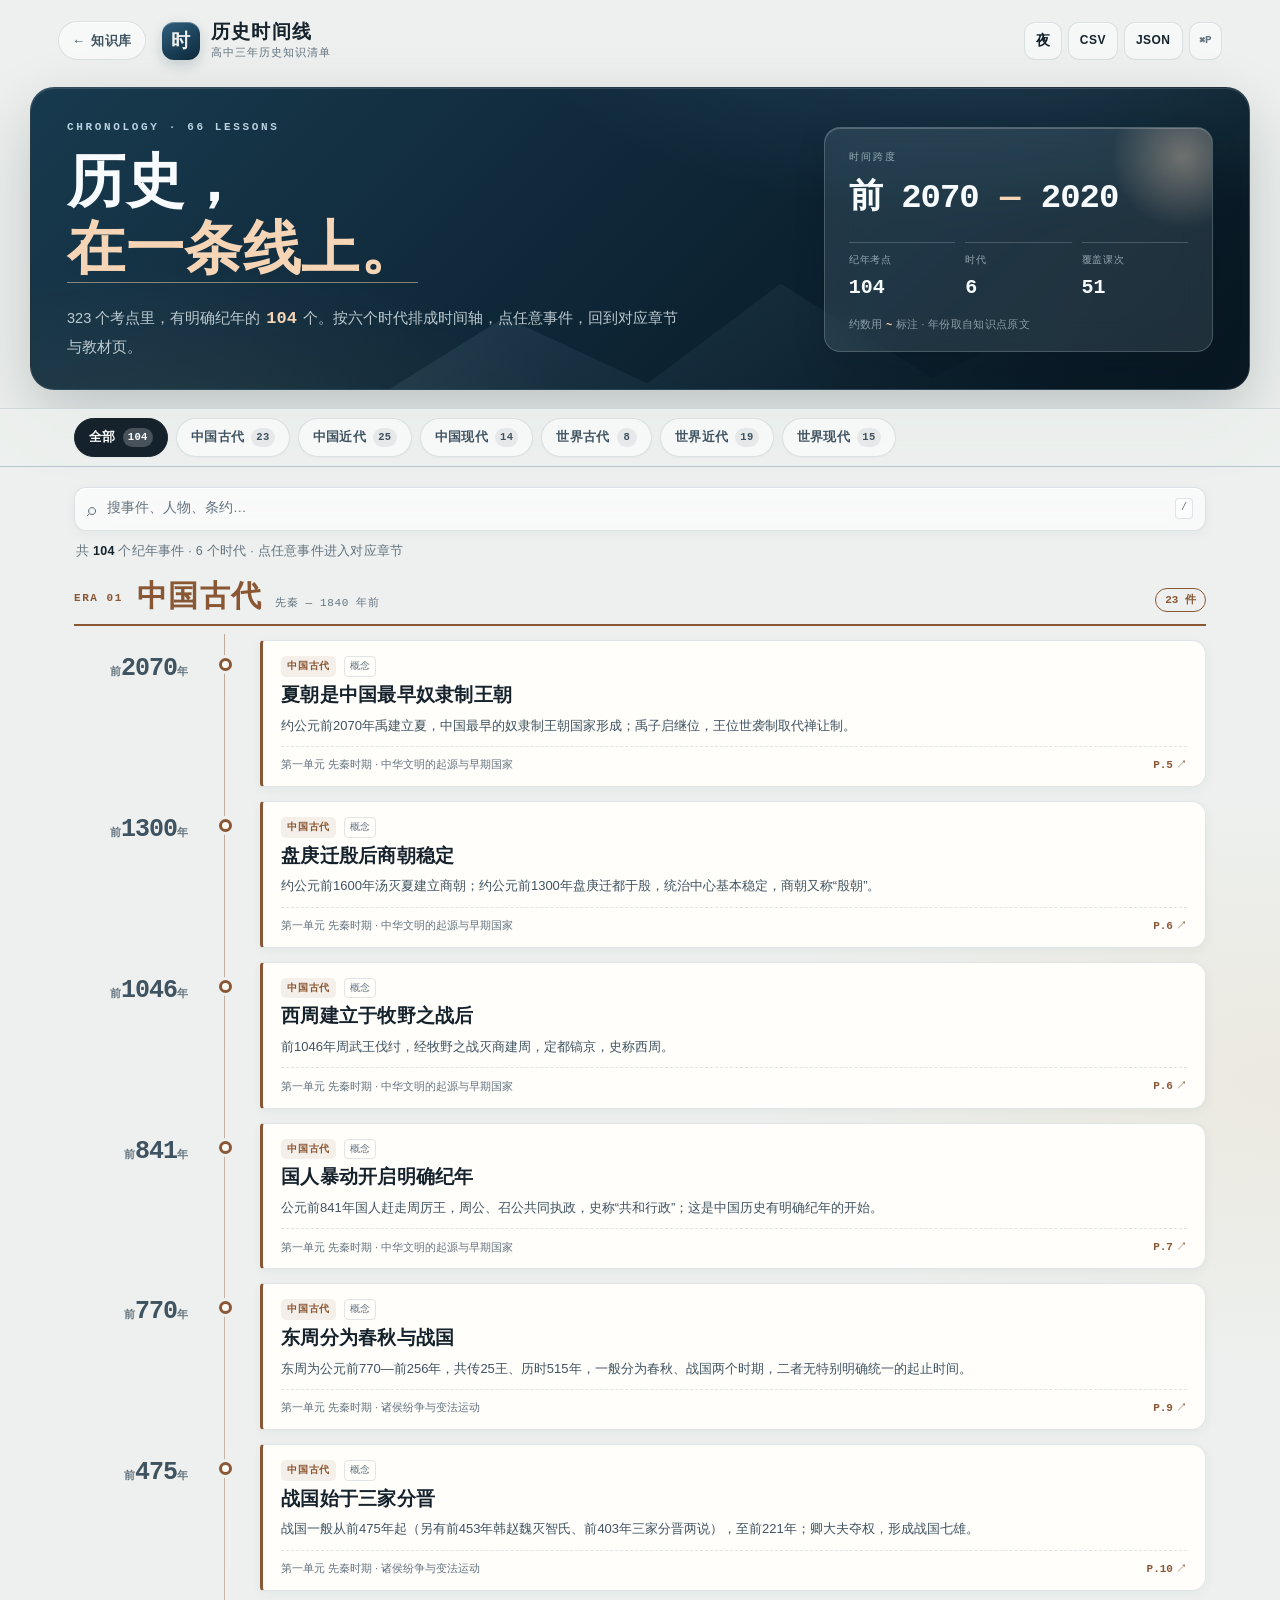
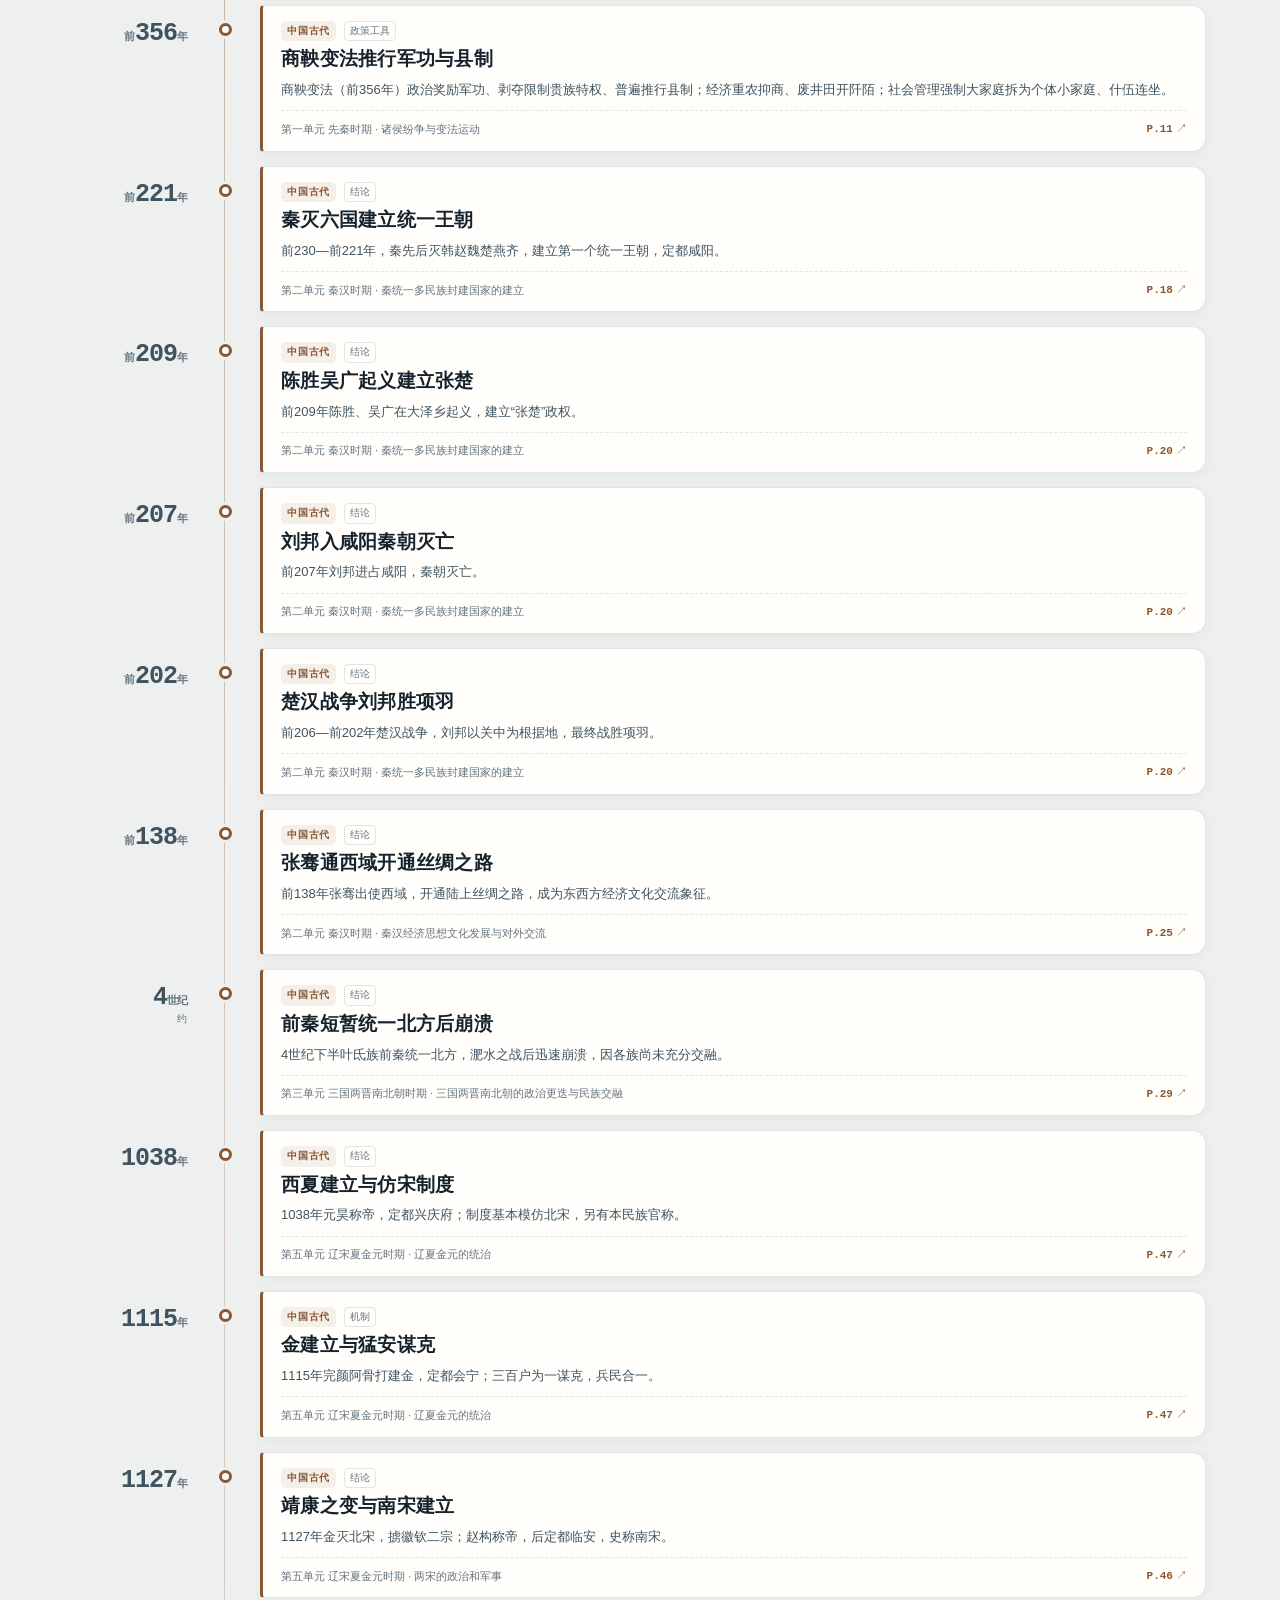
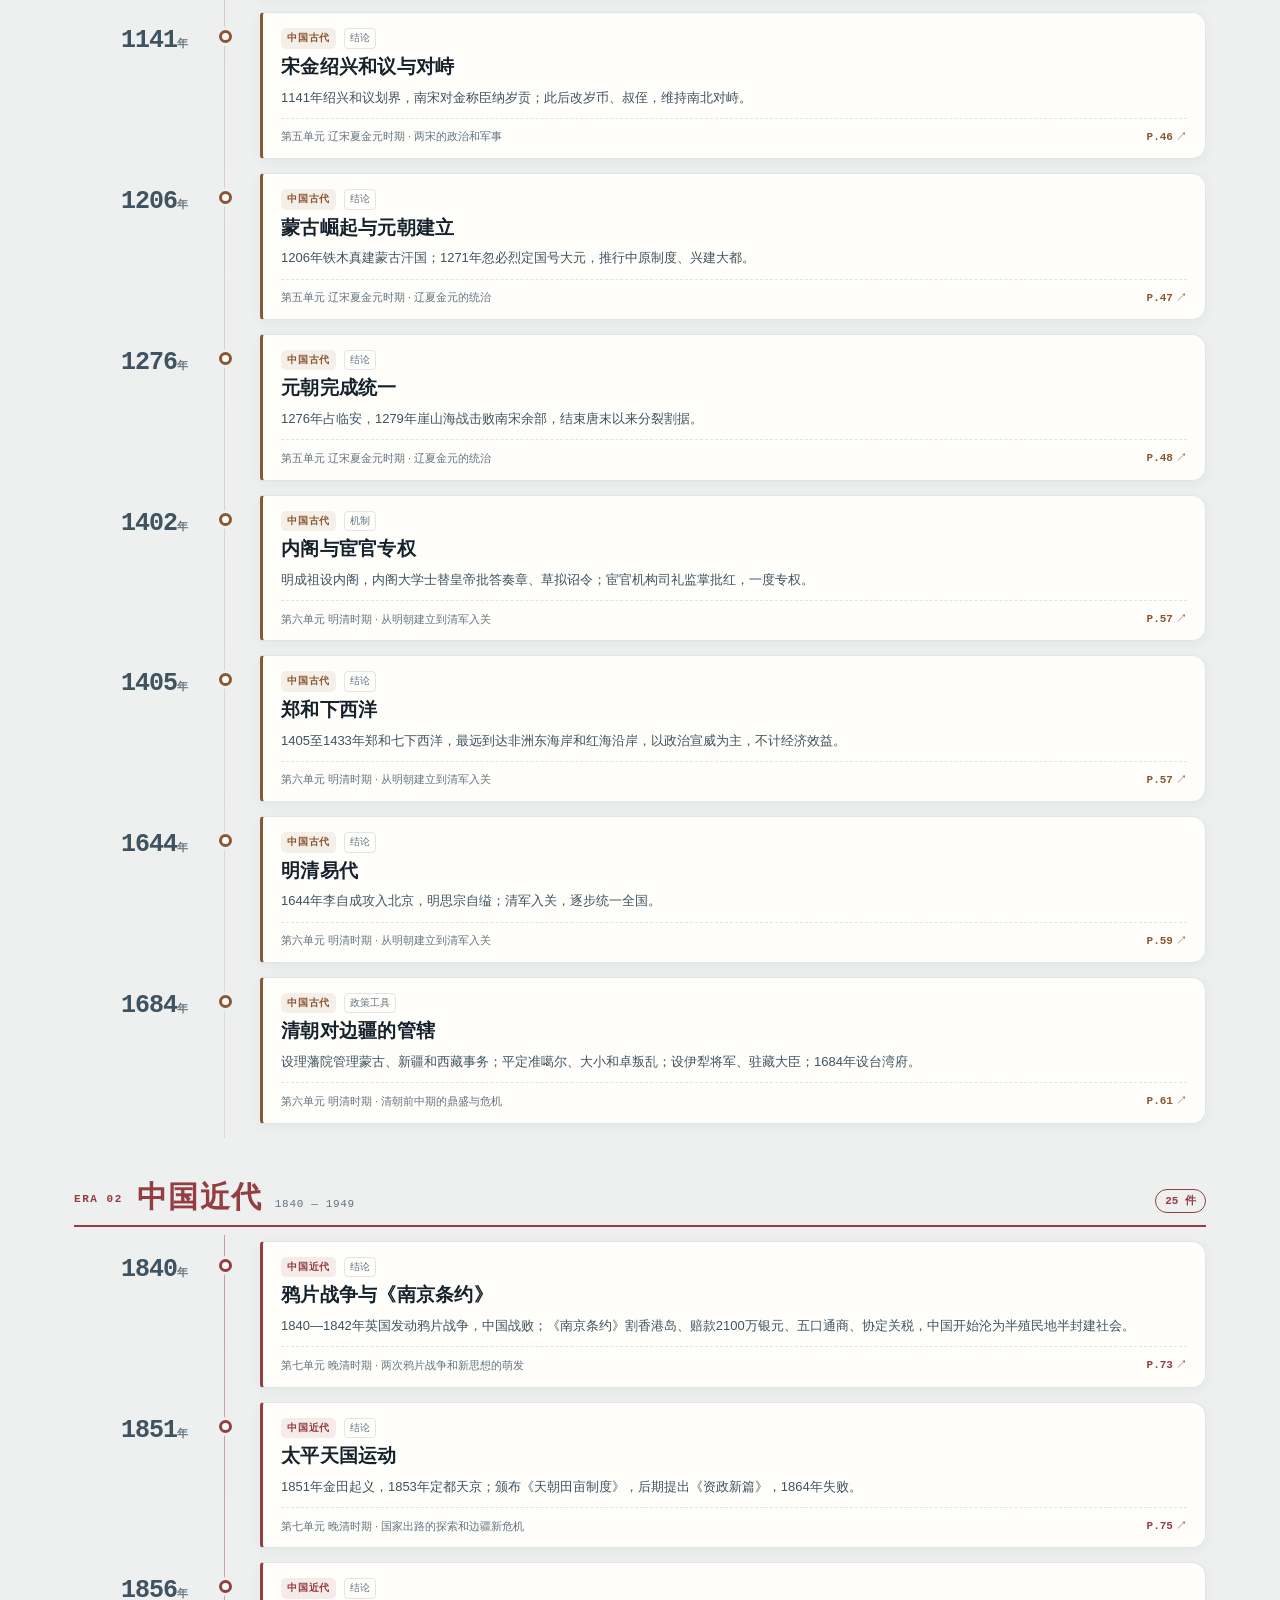
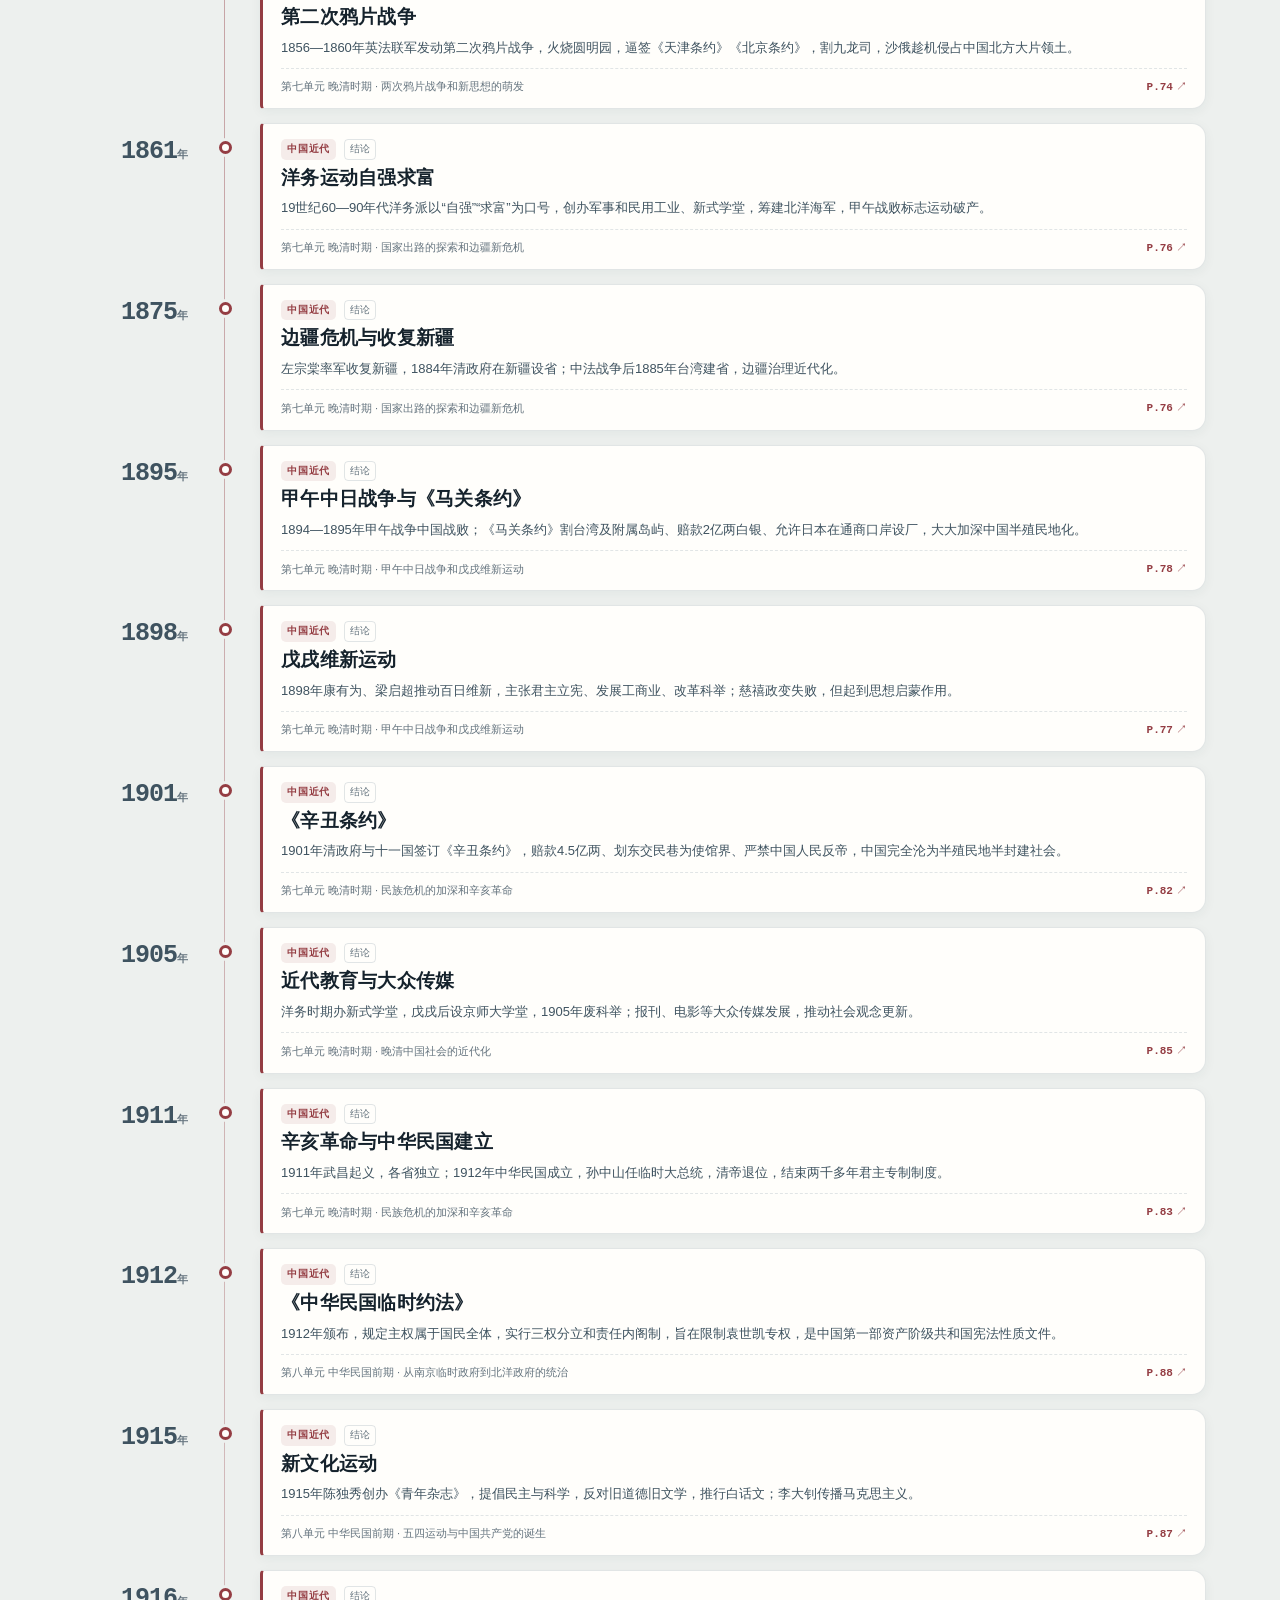
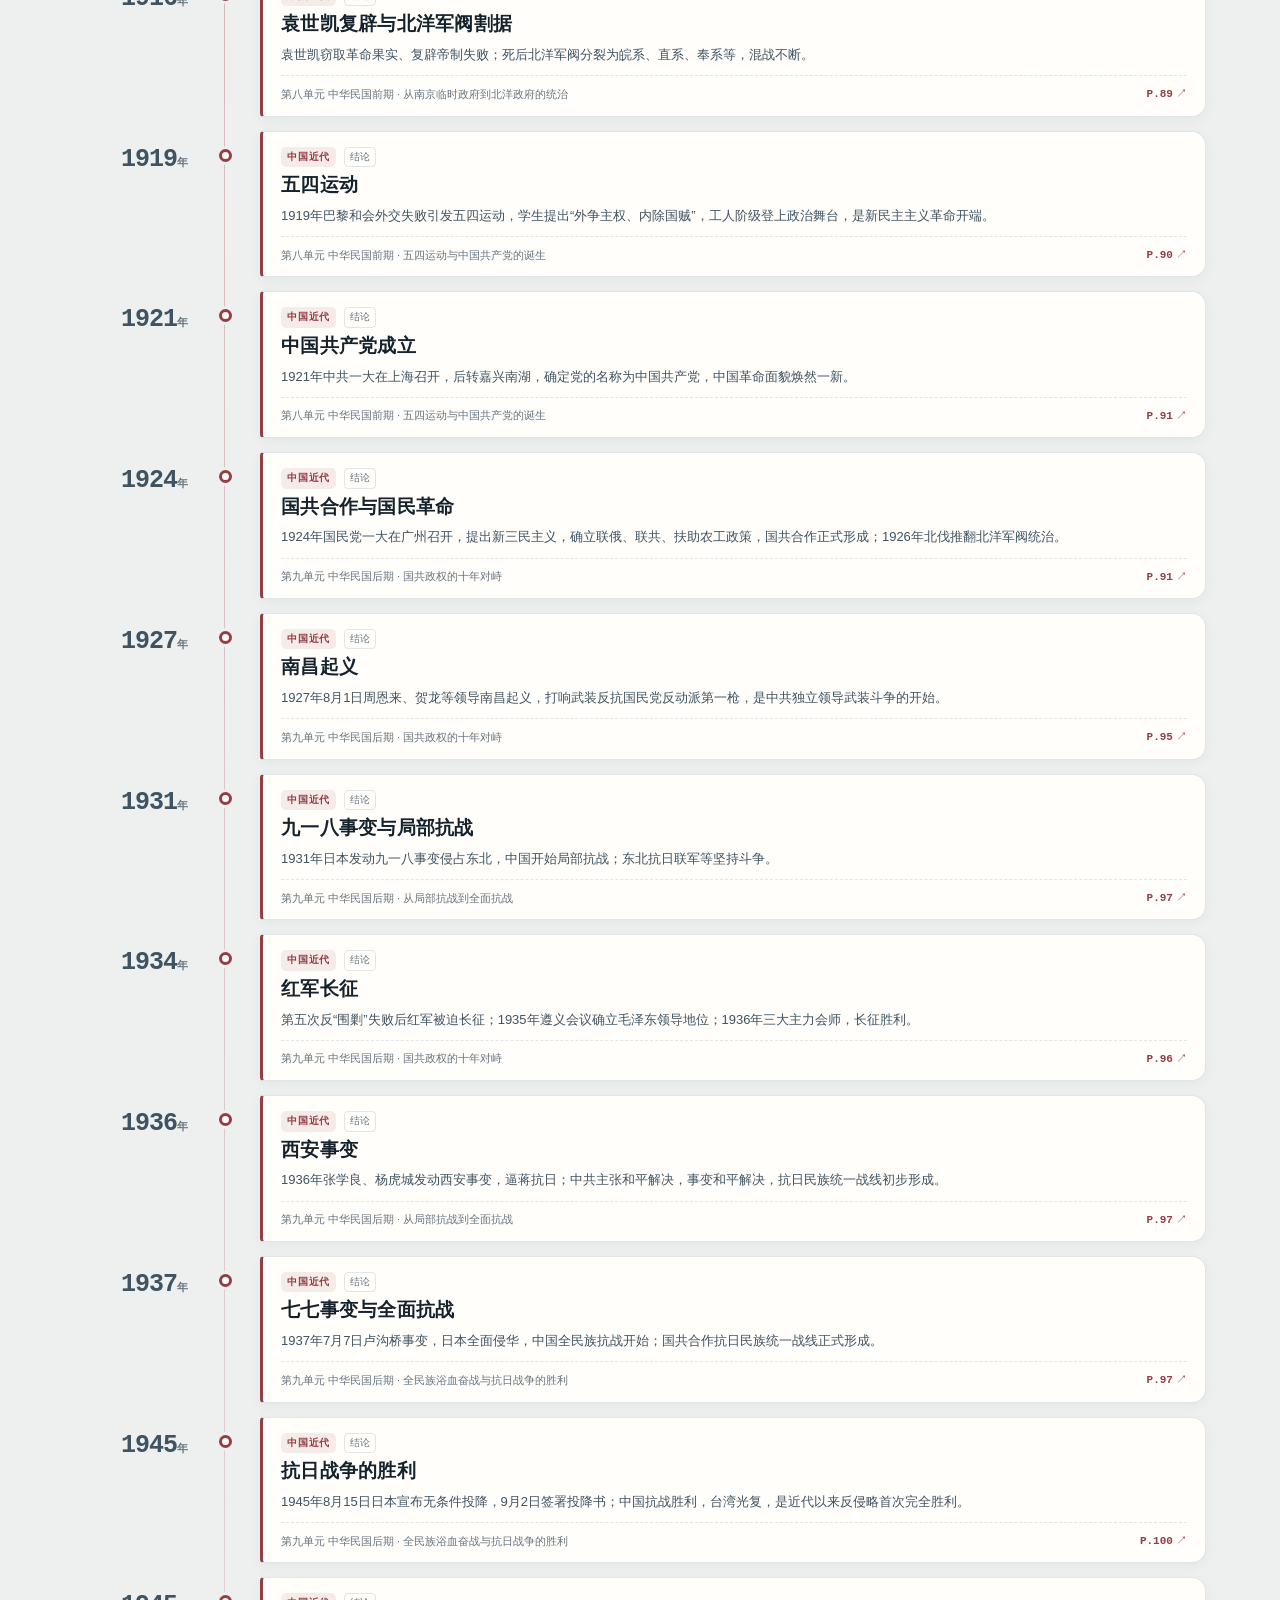
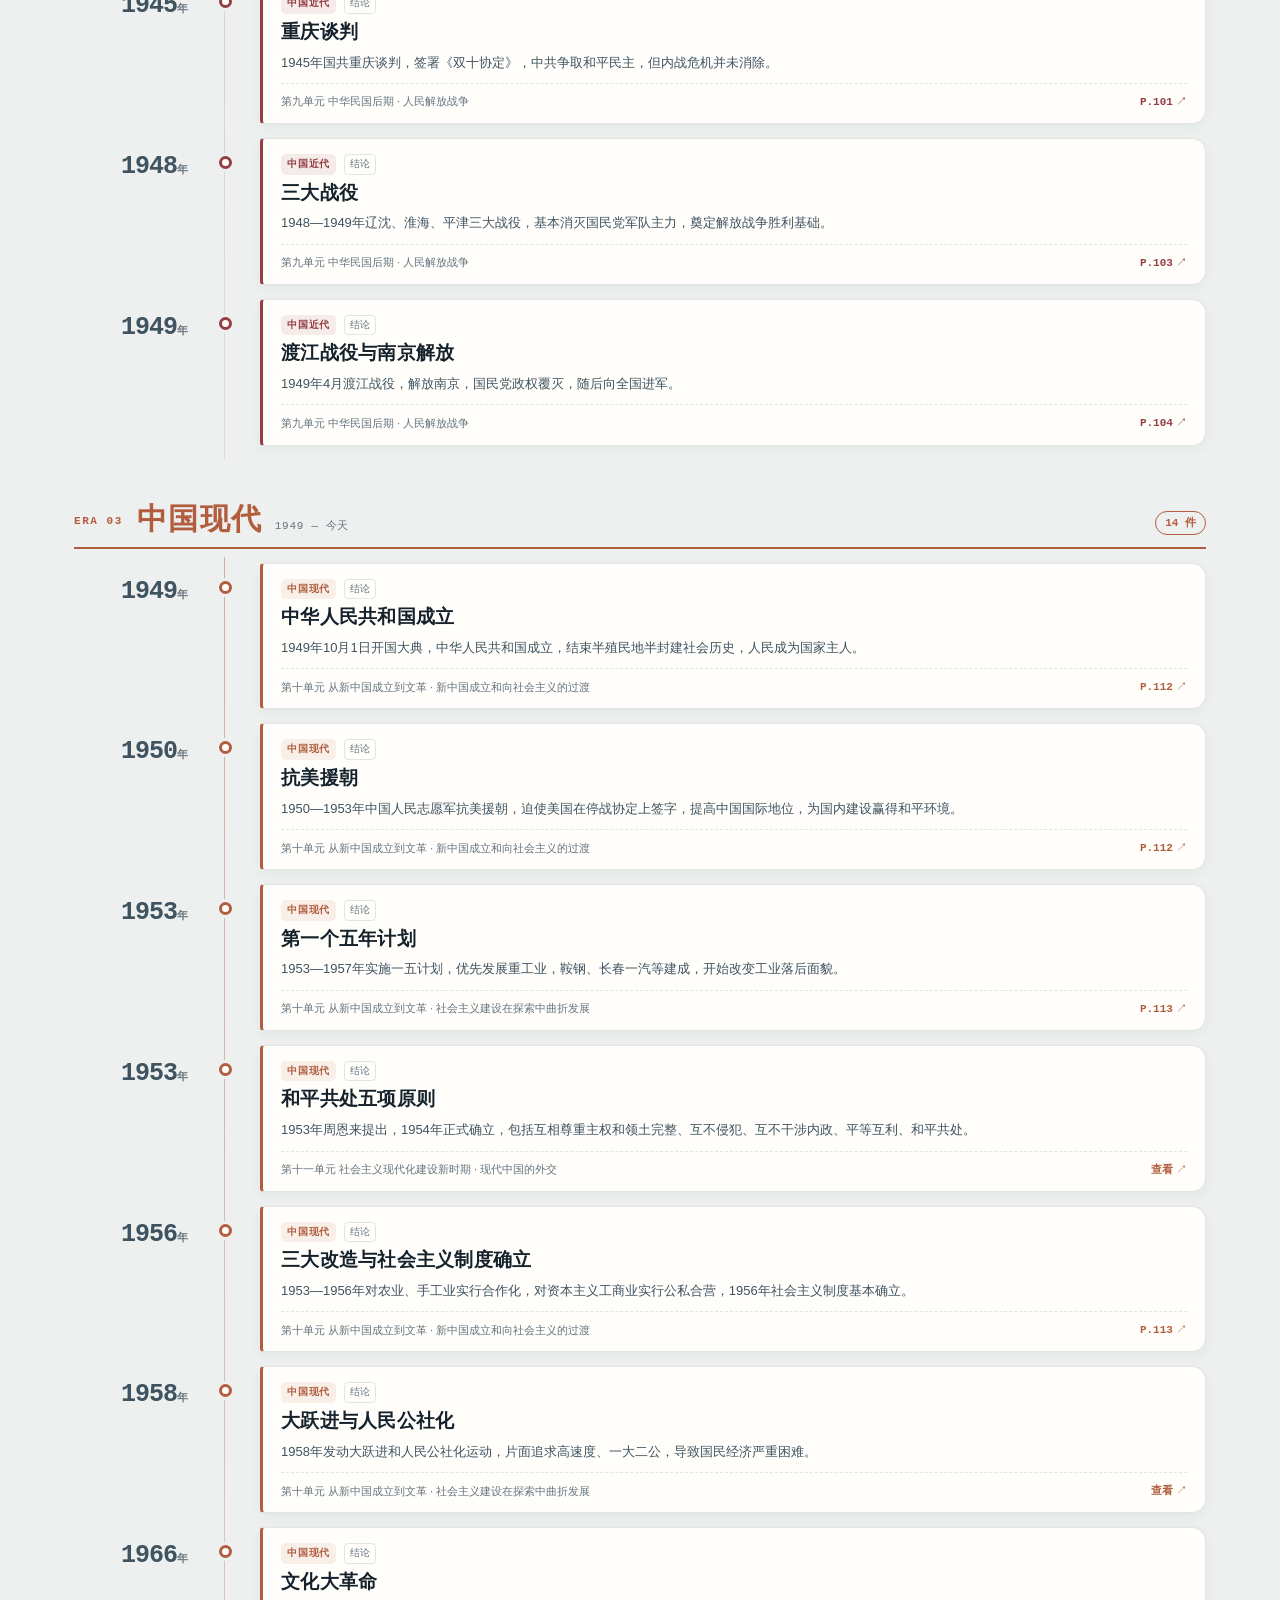
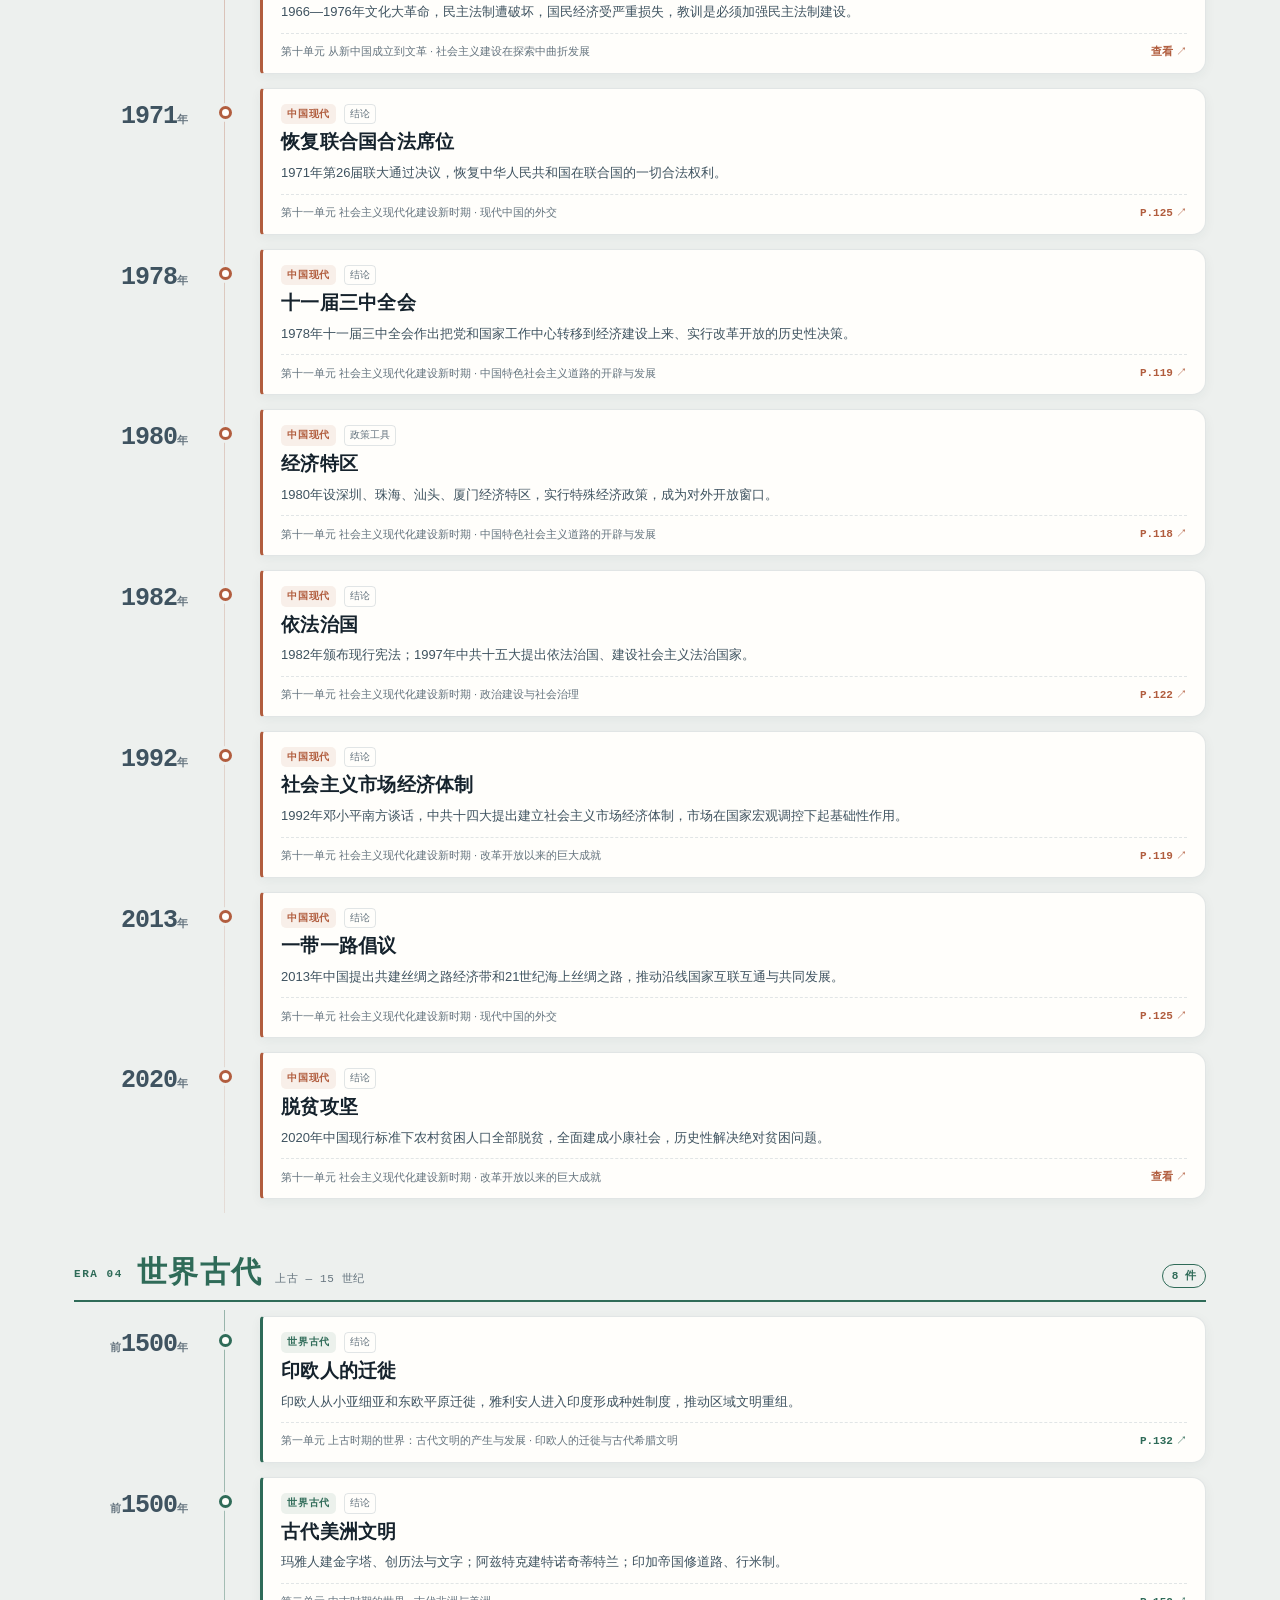
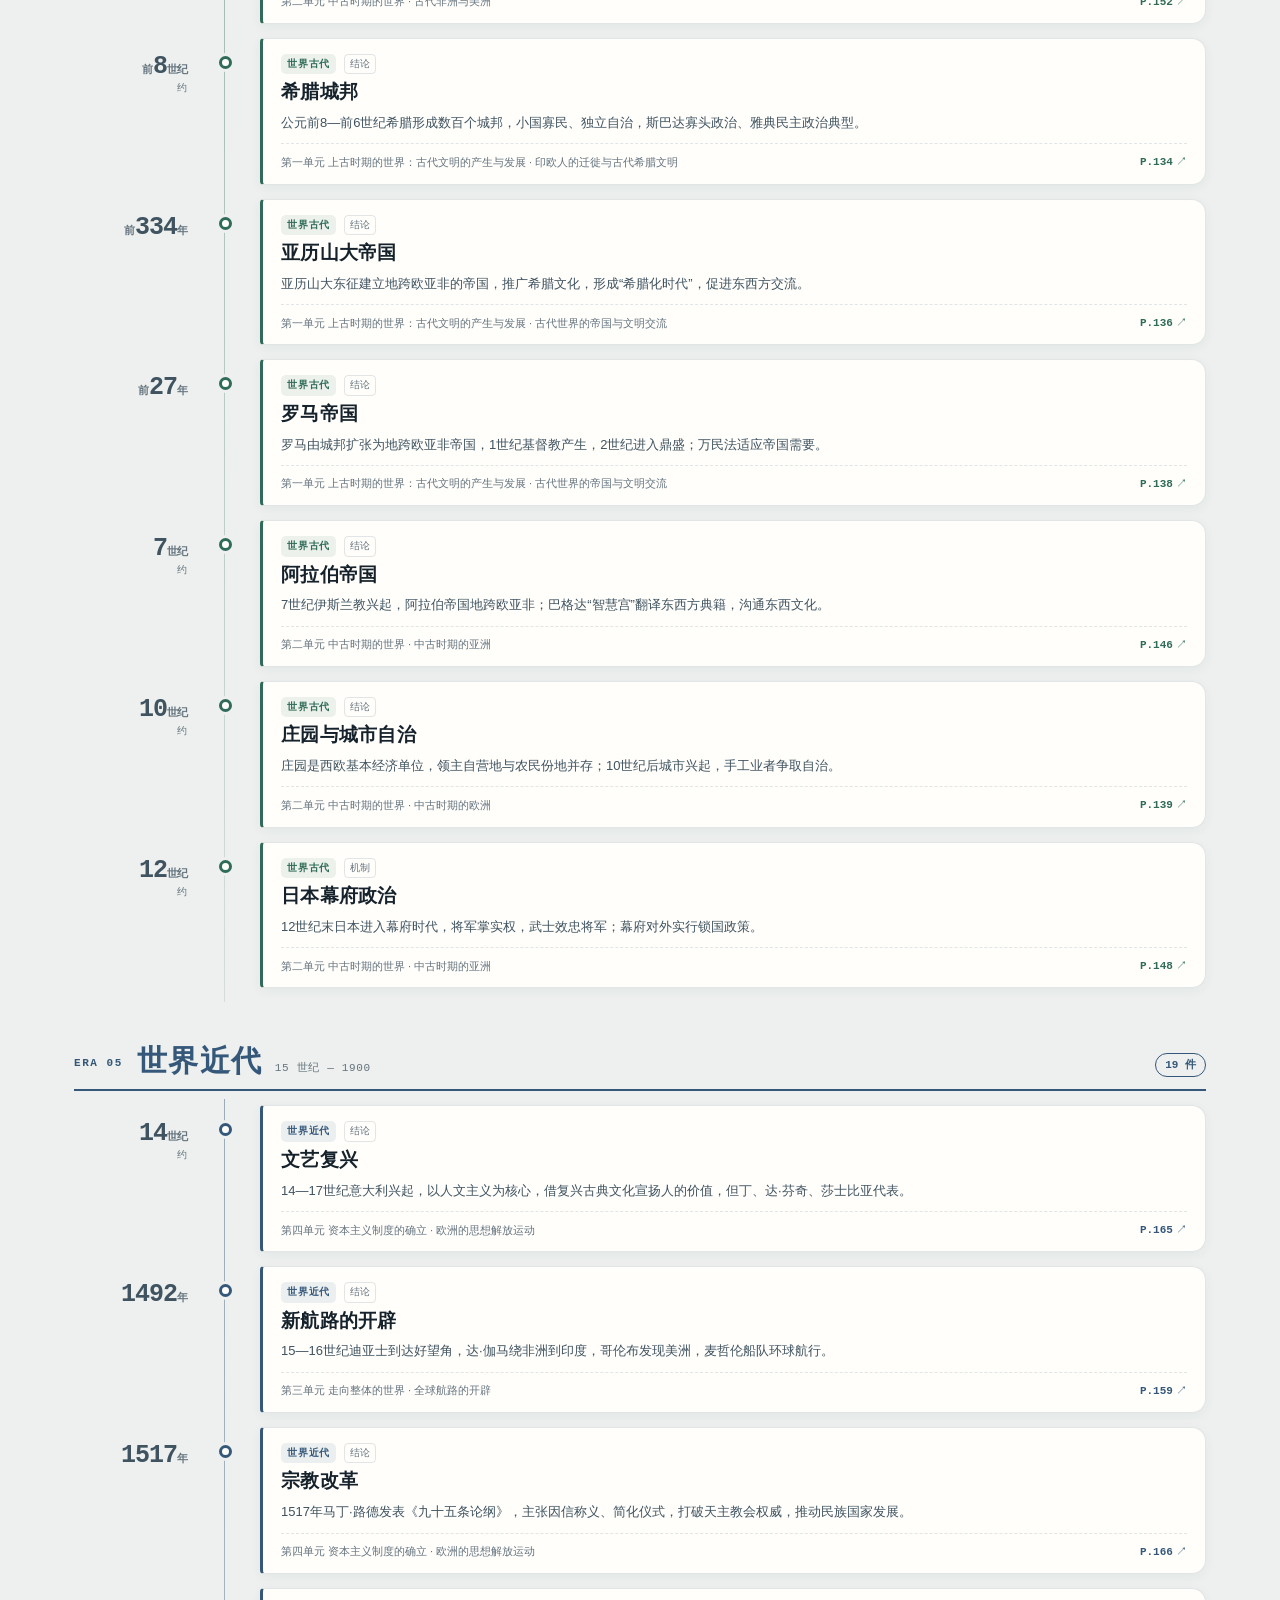
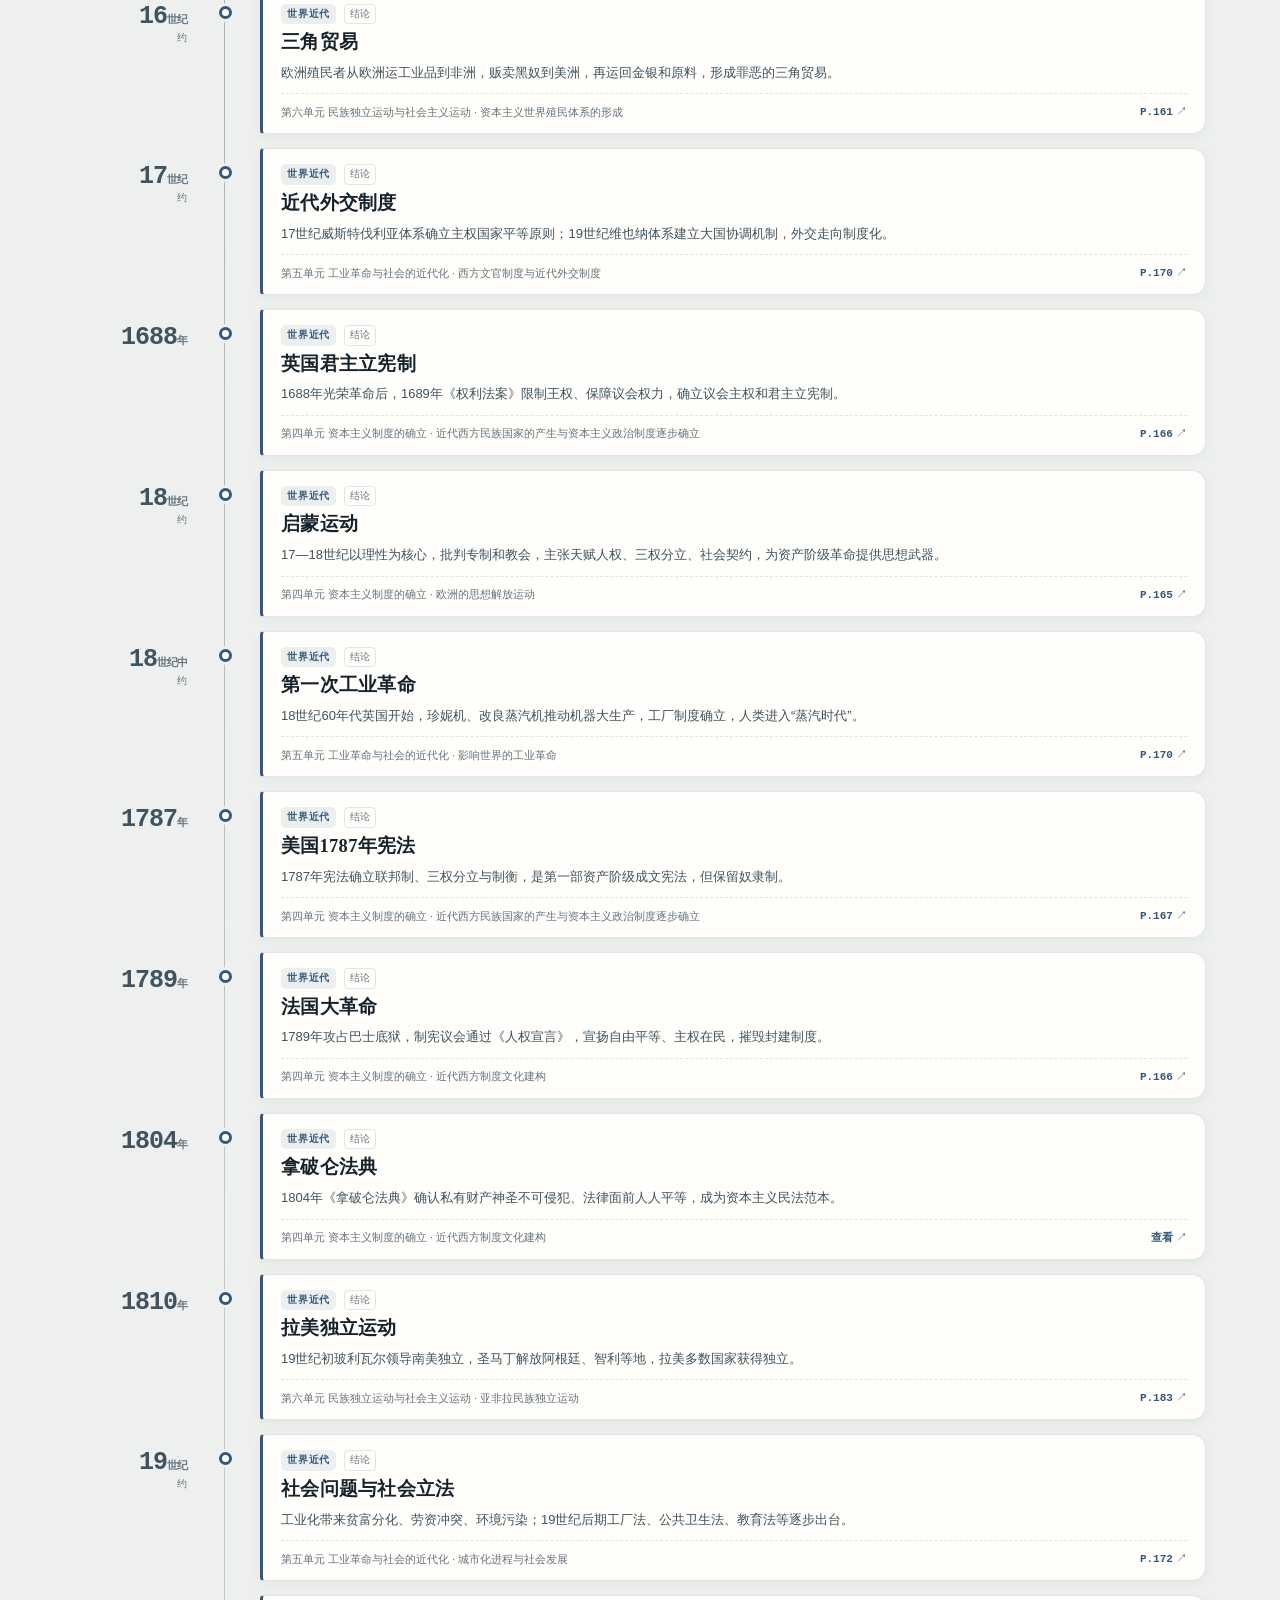
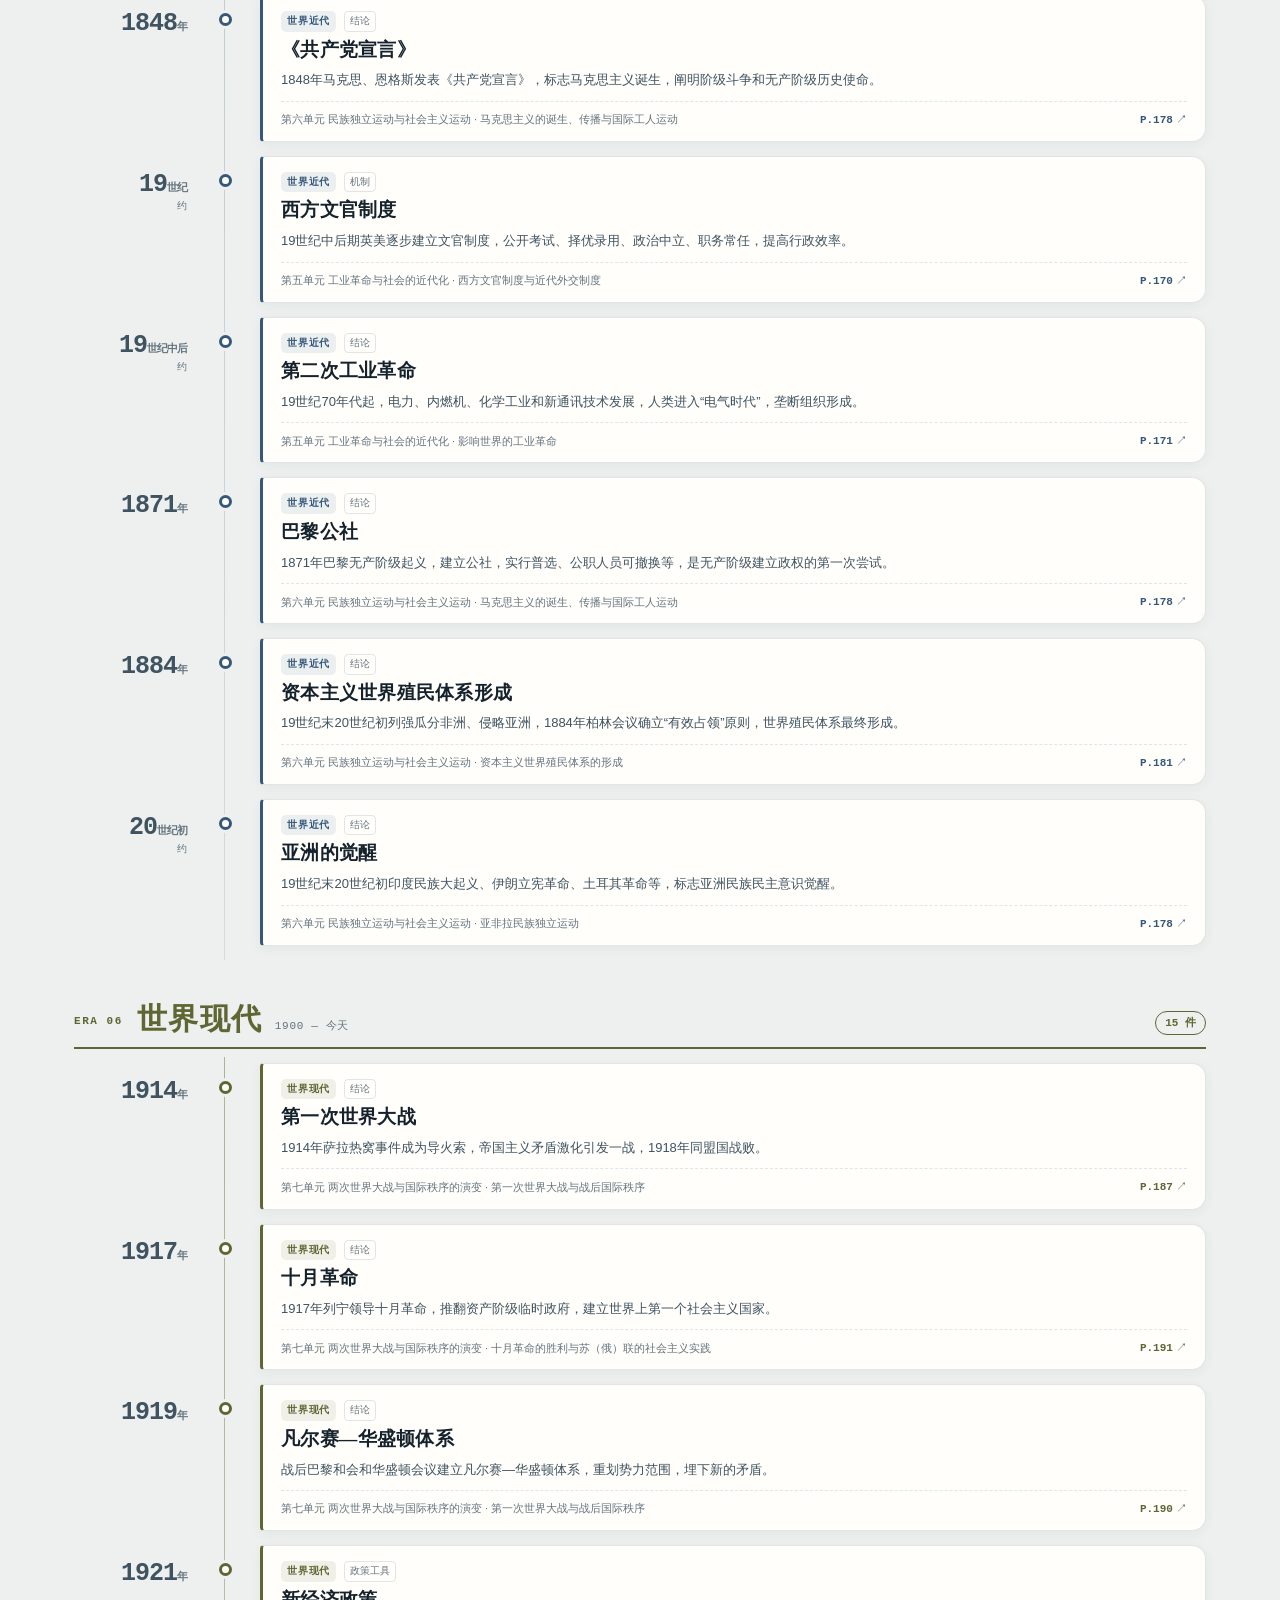
==== commit cf67dc03: "deploy: visual refresh 2026-11-24" ====
--- a/timeline.html
+++ b/timeline.html
@@ -5,7 +5,10 @@
 <meta name="viewport" content="width=device-width, initial-scale=1, viewport-fit=cover">
 <title>历史时间线 · 高中三年历史知识清单</title>
 <meta name="description" content="104 个有明确纪年的高中历史考点，按六个时代排成时间轴；点事件跳转对应章节与教材页。">
-<link rel="stylesheet" href="assets/css/timeline.css?v=20261124b">
+<script>(function(){try{var t=localStorage.getItem("hs.theme");if(!t){t=matchMedia("(prefers-color-scheme: dark)").matches?"dark":"light"}document.documentElement.dataset.theme=t}catch(e){}})();</script>
+<link rel="stylesheet" href="assets/css/timeline.css?v=20261124c">
+<link rel="stylesheet" href="assets/css/timeline-editorial.css?v=20261124a">
+<link rel="icon" href="data:image/svg+xml,%3Csvg xmlns='http://www.w3.org/2000/svg' viewBox='0 0 64 64'%3E%3Crect width='64' height='64' rx='14' fill='%2317394f'/%3E%3Ctext x='32' y='46' text-anchor='middle' font-family='serif' font-size='38' fill='%23f4fbfe'%3E%E5%8F%B2%3C/text%3E%3C/svg%3E">
 </head>
 <body>
 <div class="scroll-progress" id="scrollProgress" aria-hidden="true"></div>
@@ -17,6 +20,7 @@
     <div><strong>历史时间线</strong><small>高中三年历史知识清单</small></div>
   </div>
   <div class="tl-actions">
+    <button class="btn theme-btn" id="themeToggle" title="切换明暗主题" aria-label="切换明暗主题">夜</button>
     <button class="btn" id="csvBtn" title="导出 CSV">CSV</button>
     <button class="btn" id="jsonBtn" title="导出 JSON">JSON</button>
     <button class="btn icon" id="printBtn" title="打印" aria-label="打印">⌘P</button>
@@ -70,6 +74,7 @@
 
 <button class="totop" id="toTop" title="回到顶部" aria-label="回到顶部" hidden>↑</button>
 
-<script src="assets/js/timeline.js?v=20261124b" defer></script>
+<script src="assets/js/chrome.js?v=20261124b" defer></script>
+<script src="assets/js/timeline.js?v=20261124c" defer></script>
 </body>
 </html>
--- a/assets/css/timeline-editorial.css
+++ b/assets/css/timeline-editorial.css
@@ -0,0 +1,237 @@
+/* ============================================================
+   历史时间线 · 与知识库统一的编辑感玻璃主题
+   保留 timeline.css 的时间轴结构，只替换材质、色彩与标题层级。
+   ============================================================ */
+:root{
+  --paper:#edf0ee;
+  --paper-deep:#e3e9e9;
+  --card:#fffefb;
+  --ink:#15222c;
+  --ink-soft:#3f5360;
+  --muted:#64737e;
+  --line:rgba(44,78,103,.14);
+  --line-strong:rgba(44,78,103,.27);
+  --c0:#8a5734;
+  --c1:#943d43;
+  --c2:#b15d3e;
+  --c3:#2f6b58;
+  --c4:#35587a;
+  --c5:#5f6533;
+  --serif:"Songti SC","Noto Serif SC","Source Han Serif SC",STSong,SimSun,serif;
+  --sans:-apple-system,BlinkMacSystemFont,"PingFang SC","Hiragino Sans GB","Microsoft YaHei UI",sans-serif;
+  --mono:"SFMono-Regular",Menlo,Consolas,"Liberation Mono",monospace;
+  --shadow:0 3px 12px rgba(24,50,68,.05);
+  --shadow-hover:0 16px 36px rgba(24,50,68,.12);
+}
+[data-theme="dark"]{
+  color-scheme:dark;
+  --paper:#07141f;
+  --paper-deep:#0c1c28;
+  --card:#102636;
+  --ink:#e9f2f7;
+  --ink-soft:#c3d4de;
+  --muted:#9db3c0;
+  --line:rgba(134,193,223,.15);
+  --line-strong:rgba(134,193,223,.3);
+  --c0:#dcae7f;
+  --c1:#eca0a4;
+  --c2:#eab08e;
+  --c3:#8fd4bb;
+  --c4:#9ec8ec;
+  --c5:#c8ce8b;
+  --shadow:0 10px 28px rgba(0,4,9,.22);
+  --shadow-hover:0 20px 44px rgba(0,4,9,.34);
+}
+
+html{color-scheme:light}
+[data-theme="dark"]{color-scheme:dark}
+body{
+  background:
+    radial-gradient(1100px 560px at 6% -10%, rgba(207,225,233,.52), transparent 62%),
+    radial-gradient(900px 480px at 100% 6%, rgba(233,224,207,.46), transparent 58%),
+    var(--paper);
+  color:var(--ink);
+  font-family:var(--sans);
+  transition:background-color .35s ease,color .35s ease;
+}
+[data-theme="dark"] body{
+  background:
+    radial-gradient(1100px 560px at 6% -10%, rgba(35,72,94,.28), transparent 62%),
+    radial-gradient(900px 480px at 100% 6%, rgba(76,60,40,.16), transparent 58%),
+    var(--paper);
+}
+::selection{background:var(--c4);color:var(--card)}
+
+/* 顶栏 */
+.tl-top{max-width:1220px;padding:20px 28px 8px;gap:16px}
+.back{
+  background:rgba(255,255,255,.55);border-color:var(--line);
+  border-radius:999px;color:var(--ink-soft);
+  box-shadow:inset 0 1px 0 rgba(255,255,255,.8);
+  -webkit-backdrop-filter:blur(12px);backdrop-filter:blur(12px);
+}
+[data-theme="dark"] .back{background:rgba(255,255,255,.045);box-shadow:none}
+.back:hover{background:var(--ink);border-color:var(--ink);color:var(--card)}
+.mark{
+  width:38px;height:38px;border-radius:12px;
+  background:linear-gradient(148deg,#2e607e,#17394f 70%,#102a3a);
+  font-family:var(--serif);box-shadow:inset 0 1px 0 rgba(255,255,255,.3),0 5px 14px rgba(18,50,70,.18);
+}
+.tl-brand strong{font-size:19px;letter-spacing:.07em}
+.tl-brand small{color:var(--muted);font-size:10.5px;letter-spacing:.1em}
+.btn{
+  background:rgba(255,255,255,.5);border-color:var(--line);border-radius:11px;
+  color:var(--ink);box-shadow:inset 0 1px 0 rgba(255,255,255,.7);
+}
+[data-theme="dark"] .btn{background:rgba(255,255,255,.045);box-shadow:none}
+.btn:hover{background:var(--ink);border-color:var(--ink);color:var(--card)}
+.btn.icon{font-family:var(--mono);font-size:11px;color:var(--muted)}
+.theme-btn{
+  width:38px;height:38px;padding:0;border-radius:11px;
+  font-family:var(--serif);font-size:14px;font-weight:700;
+}
+
+/* Hero：深色氛围卡 */
+.hero{
+  max-width:1220px;margin:18px auto 18px;
+  padding:30px 36px 28px;
+  grid-template-columns:minmax(0,1.3fr) minmax(300px,.7fr);
+  gap:34px;align-items:center;
+  background:
+    radial-gradient(760px 280px at 82% -18%, rgba(126,198,235,.16), transparent 66%),
+    radial-gradient(600px 260px at 12% 118%, rgba(206,168,124,.1), transparent 68%),
+    linear-gradient(135deg,#183a4e 0%,#0c2231 60%,#081721 100%);
+  border:1px solid rgba(255,255,255,.1);
+  border-radius:24px;
+  box-shadow:0 26px 66px rgba(7,23,34,.2),inset 0 1px 0 rgba(255,255,255,.12);
+  color:#f4f9fb;
+  position:relative;overflow:hidden;isolation:isolate;
+}
+.hero::before{
+  content:"";position:absolute;z-index:-1;right:-6%;bottom:-46%;width:78%;height:92%;
+  background:
+    linear-gradient(150deg,rgba(116,157,177,.2),rgba(9,28,40,0) 62%);
+  clip-path:polygon(0 54%,14% 24%,29% 48%,43% 12%,59% 46%,73% 22%,88% 52%,100% 32%,100% 100%,0 100%);
+  opacity:.9;pointer-events:none;
+}
+.hero h1{color:#f7fbfd;font-size:clamp(36px,4.6vw,58px);line-height:1.16;text-shadow:none}
+.hero h1 em{
+  background:none;
+  color:#f5d5b6;
+  border-bottom:1px solid rgba(245,213,182,.5);
+  padding-bottom:1px;
+}
+.kicker{color:#b9d2df;margin-bottom:12px}
+.lede{color:rgba(235,245,249,.78);font-size:14.5px;line-height:1.85}
+.lede strong{color:#f5d5b6}
+[data-theme="dark"] .hero{
+  background:
+    radial-gradient(760px 280px at 82% -18%, rgba(80,150,188,.16), transparent 66%),
+    linear-gradient(135deg,#112b3b,#071a26 62%,#040f18);
+}
+
+/* Hero 右侧数据板：玻璃而非实心 */
+.hero-panel{
+  background:rgba(242,250,253,.1);
+  border:1px solid rgba(226,243,250,.2);
+  border-radius:16px;
+  box-shadow:inset 0 1px 0 rgba(255,255,255,.22),0 14px 32px rgba(3,16,26,.14);
+  -webkit-backdrop-filter:blur(16px) saturate(1.15);
+  backdrop-filter:blur(16px) saturate(1.15);
+  padding:22px 24px 18px;
+}
+.hero-panel::after{
+  background:radial-gradient(circle,rgba(245,213,182,.36),transparent 68%);
+}
+.panel-label{color:rgba(225,240,247,.62)}
+.range{color:#f7fbfd}
+.range span{color:#f5d5b6}
+.stats div{border-top-color:rgba(232,245,250,.2)}
+.stats dt{color:rgba(225,240,247,.6)}
+.stats dd{color:#f7fbfd}
+.panel-note{color:rgba(225,240,247,.56)}
+.panel-note b{color:#f5d5b6}
+
+/* 时代标签 */
+.era-tabs{
+  background:color-mix(in srgb,var(--paper) 86%,transparent);
+  border-top:1px solid var(--line);
+  border-bottom:1px solid var(--line-strong);
+  padding-top:9px;padding-bottom:9px;
+  -webkit-backdrop-filter:blur(18px) saturate(1.1);
+  backdrop-filter:blur(18px) saturate(1.1);
+}
+[data-theme="dark"] .era-tabs{background:color-mix(in srgb,var(--paper) 88%,transparent)}
+.era-tab{
+  background:rgba(255,255,255,.56);border-color:var(--line);
+  color:var(--ink-soft);box-shadow:0 1px 2px rgba(24,50,68,.035);
+}
+[data-theme="dark"] .era-tab{background:rgba(255,255,255,.045)}
+.era-tab em{background:rgba(21,34,44,.07)}
+.era-tab:hover{border-color:var(--era);color:var(--era)}
+.era-tab.active{background:var(--era);border-color:var(--era);color:#fff}
+.era-tab.active em{background:rgba(255,255,255,.22)}
+
+/* 工具条 */
+.wrap{max-width:1180px;padding-top:20px}
+.search{
+  height:44px;border-radius:12px;background:rgba(255,255,255,.62);
+  border-color:var(--line);
+  box-shadow:inset 0 1px 0 rgba(255,255,255,.85),0 3px 12px rgba(24,50,68,.045);
+  -webkit-backdrop-filter:blur(14px);backdrop-filter:blur(14px);
+}
+[data-theme="dark"] .search{background:rgba(255,255,255,.045);box-shadow:none}
+.search:focus-within{border-color:var(--c4);box-shadow:0 0 0 3px color-mix(in srgb,var(--c4) 14%,transparent)}
+.search input{font-size:13.5px}
+.search input::placeholder{color:var(--muted)}
+.search kbd{background:rgba(255,255,255,.55);border-color:var(--line)}
+[data-theme="dark"] .search kbd{background:rgba(255,255,255,.05)}
+.reset{color:var(--c1)}
+.status{color:var(--muted)}
+
+/* 时间轴与卡片 */
+.stream{gap:42px}
+.era-head{border-bottom:2px solid var(--era);padding-bottom:12px}
+.era-name h2{font-size:30px;letter-spacing:.05em}
+.era-count{border-radius:999px;padding:2px 9px}
+.tl-list::before{width:1px;opacity:.45}
+.tl-card{
+  background:var(--card);
+  border:1px solid var(--line);
+  border-left:3px solid var(--era);
+  border-radius:4px 14px 14px 4px;
+  padding:15px 18px 12px;
+  box-shadow:var(--shadow);
+}
+[data-theme="dark"] .tl-card{background:var(--card)}
+.tl-card:hover{box-shadow:var(--shadow-hover);transform:translateY(-2px)}
+.era-chip{background:color-mix(in srgb,var(--era) 9%,transparent);border-radius:5px}
+.tl-card h3{font-size:18.5px;line-height:1.5}
+.tl-card p{color:var(--ink-soft);line-height:1.72}
+.card-meta{border-top-color:var(--line)}
+.empty{background:rgba(255,255,255,.5);border-color:var(--line-strong);border-radius:16px}
+[data-theme="dark"] .empty{background:rgba(255,255,255,.03)}
+.totop{background:var(--ink);color:var(--card);border-color:var(--ink)}
+.totop:hover{background:var(--c4);border-color:var(--c4)}
+
+@media (max-width:900px){
+  .hero{grid-template-columns:1fr;gap:22px;padding:26px 28px;align-items:start}
+  .hero-panel{max-width:100%}
+}
+@media (max-width:620px){
+  .tl-top{padding:12px 13px 6px;gap:8px}
+  .tl-actions .theme-btn{display:none!important}
+  .tl-brand strong{white-space:nowrap;font-size:14.5px}
+  .hero{padding:24px 20px 22px;border-radius:18px;margin:10px auto 12px}
+  .hero h1{font-size:clamp(32px,10.5vw,44px)}
+  .lede{font-size:13px;line-height:1.8}
+  .hero-panel{padding:17px 18px 14px}
+  .wrap{padding-top:15px}
+  .search{height:42px}
+  .era-tabs{padding-top:8px;padding-bottom:8px}
+  .era-name h2{font-size:24px}
+  .tl-card{padding:12px 13px 11px}
+}
+@media (prefers-reduced-motion:reduce){
+  *,*::before,*::after{animation-duration:.01ms!important;transition-duration:.01ms!important}
+}
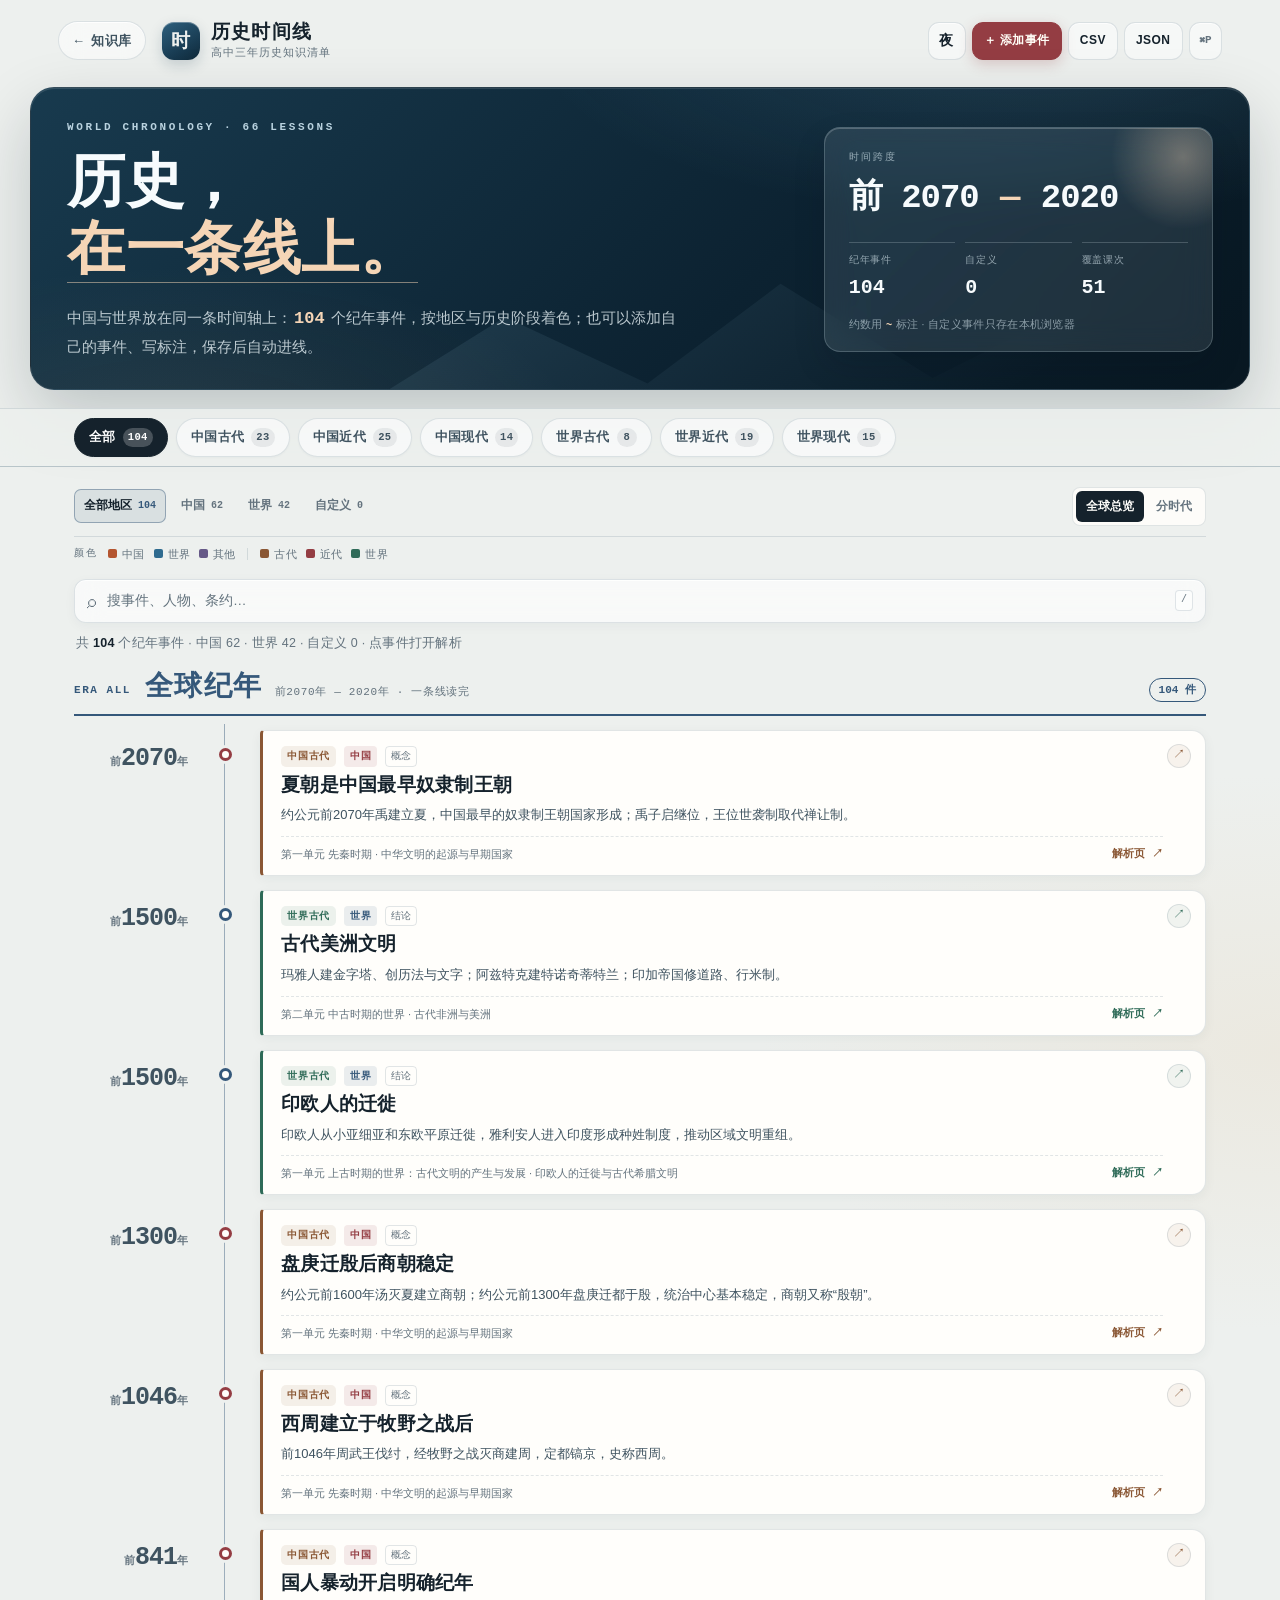
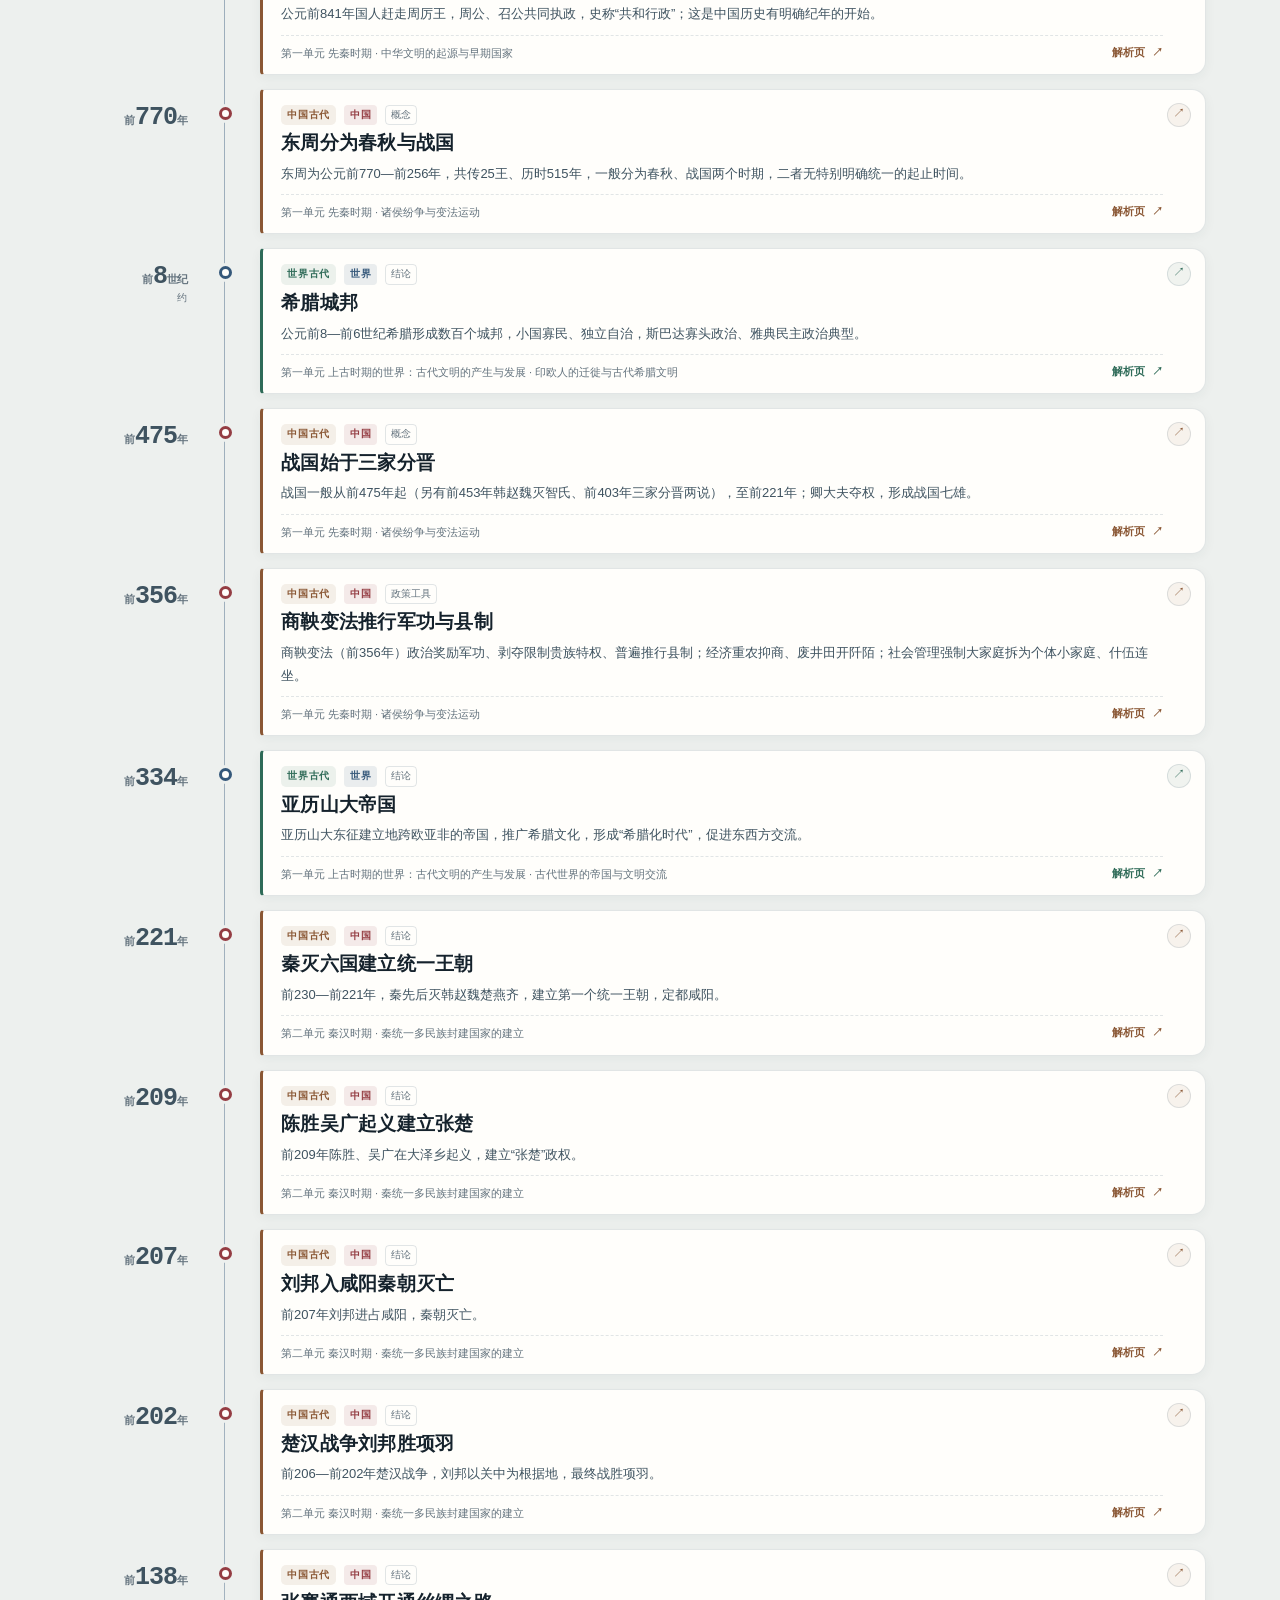
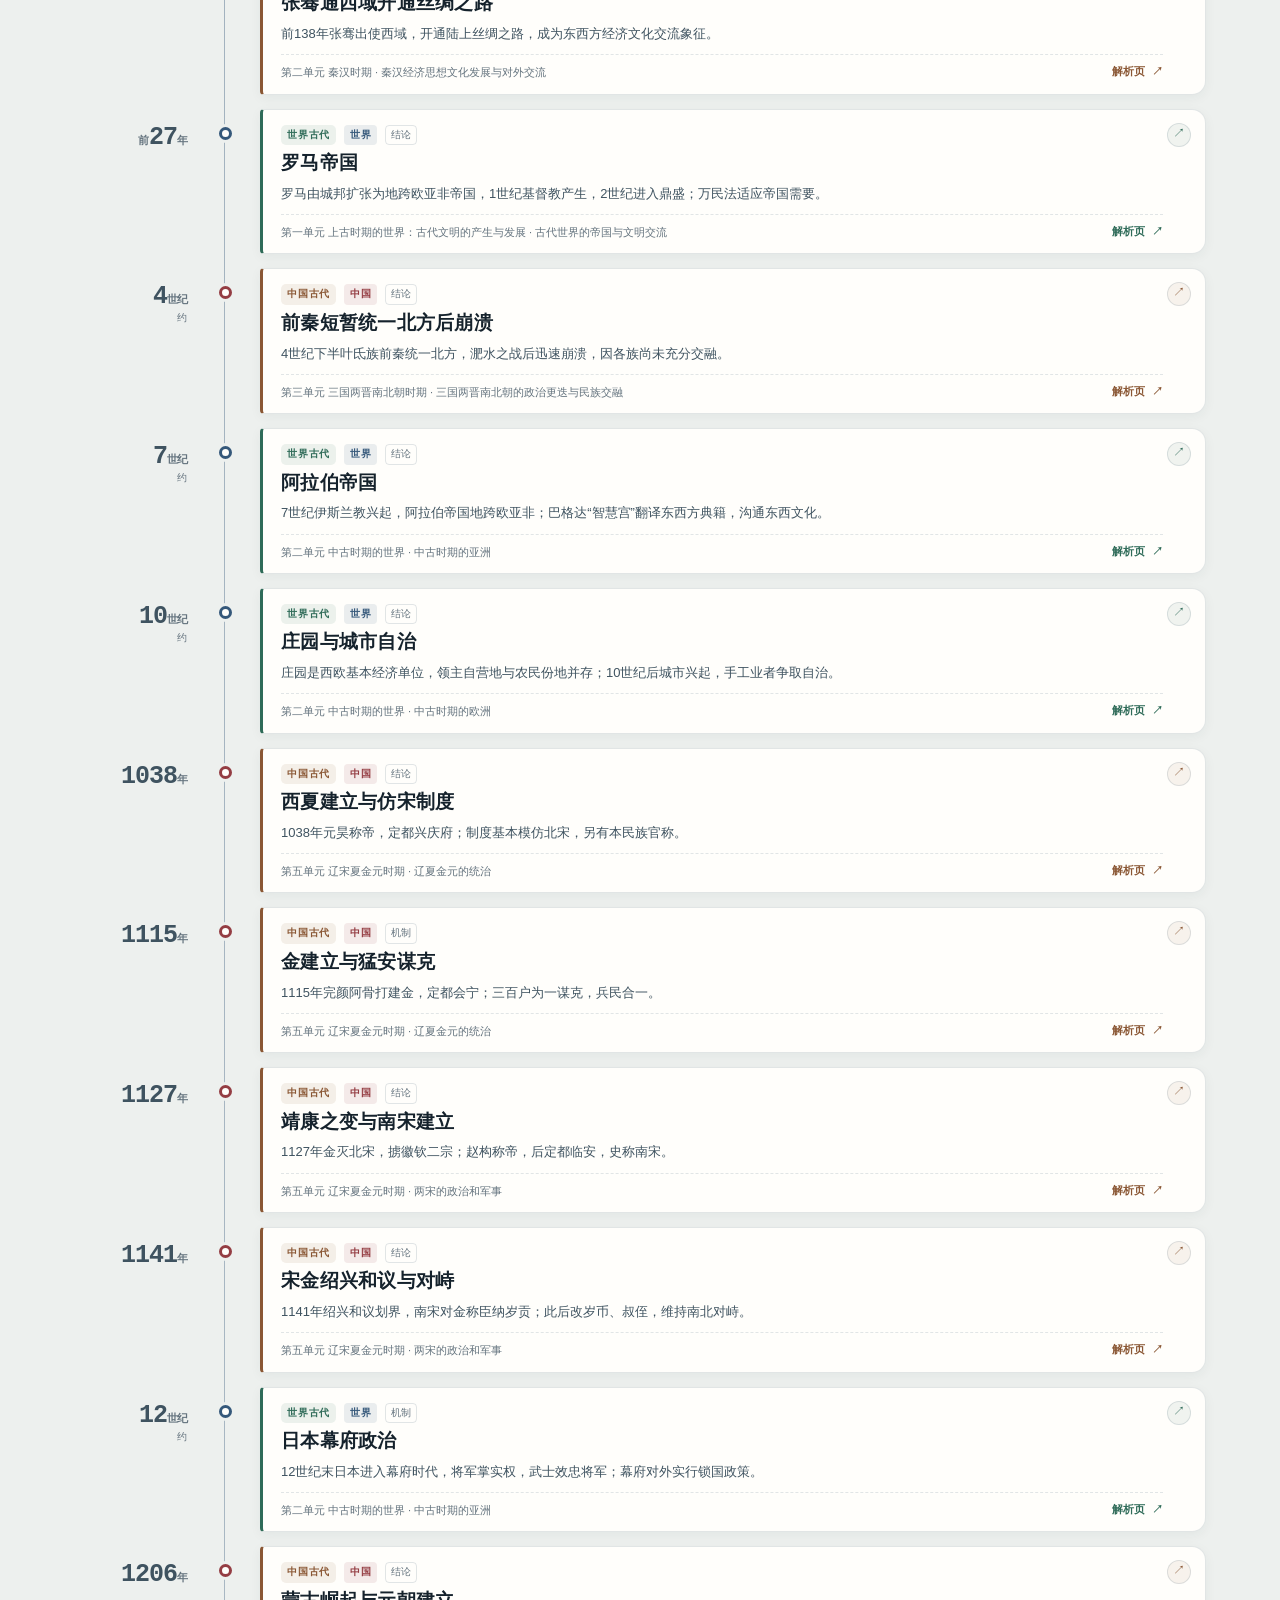
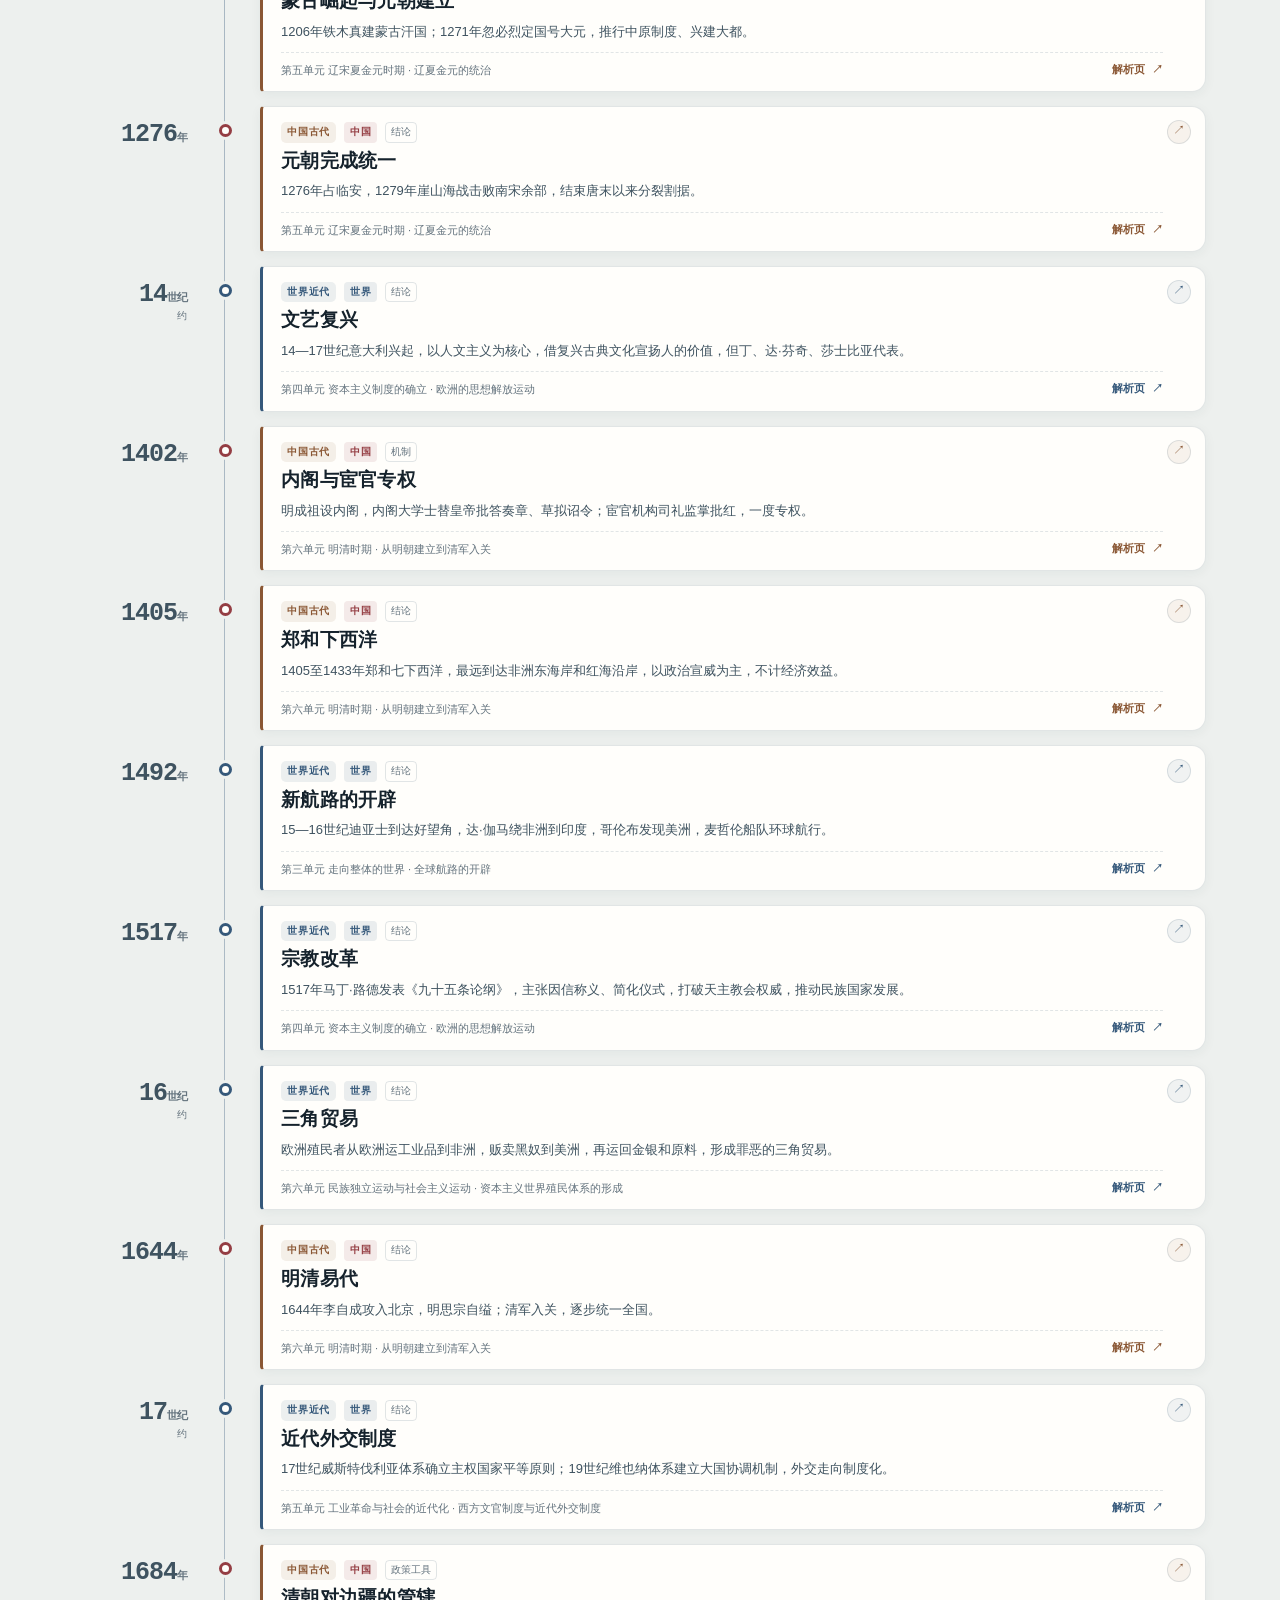
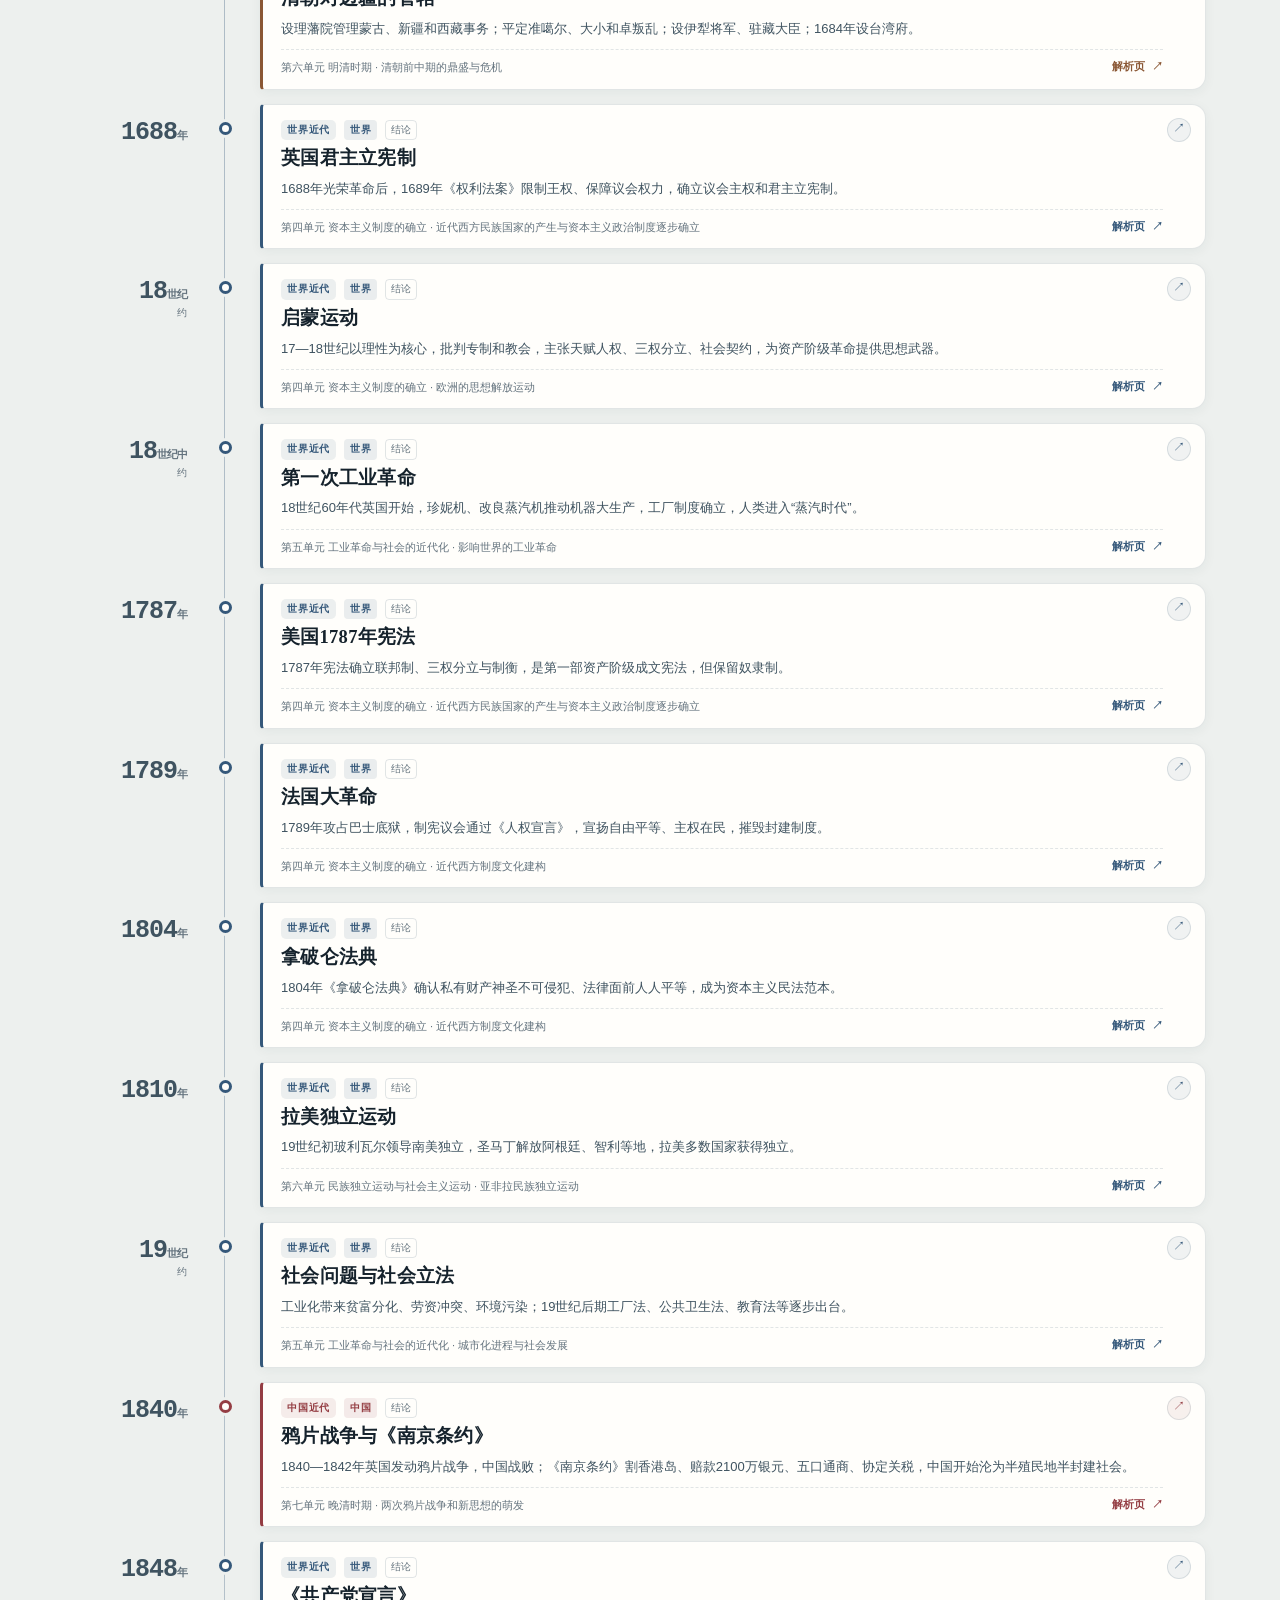
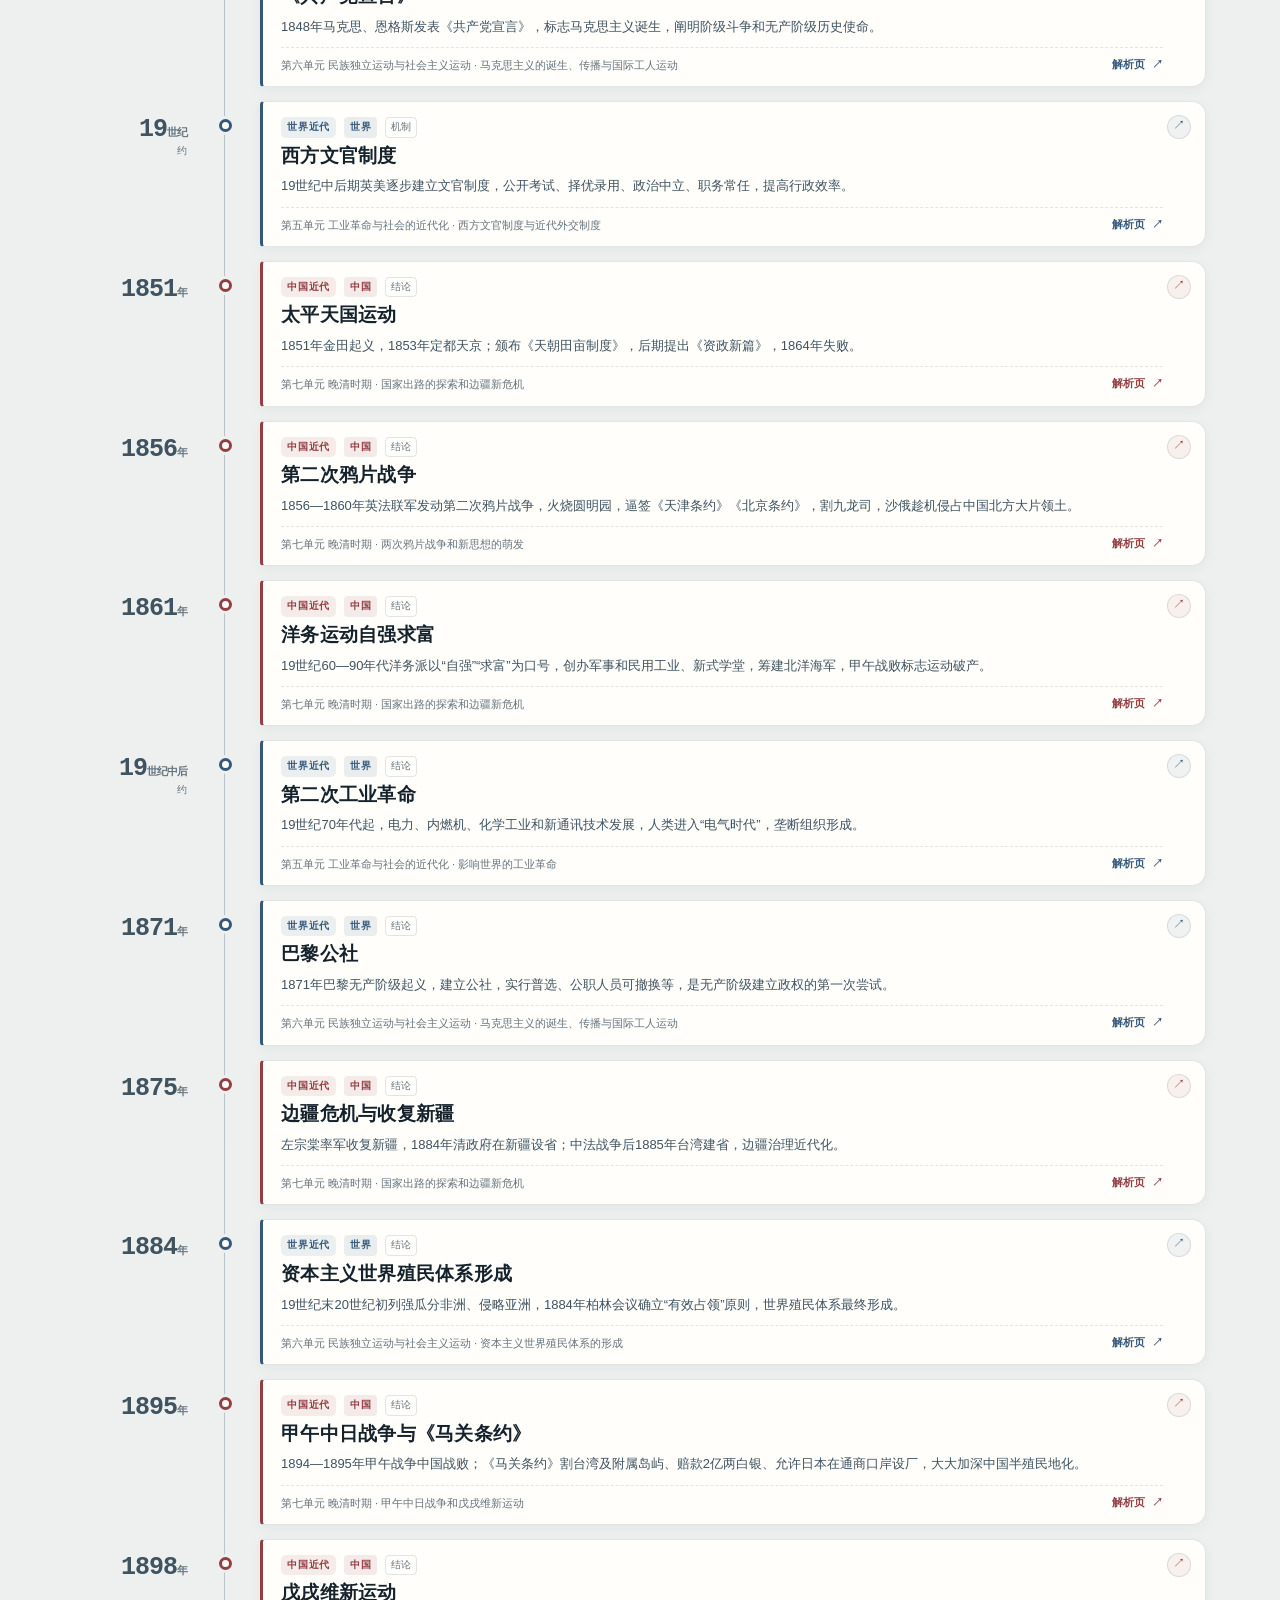
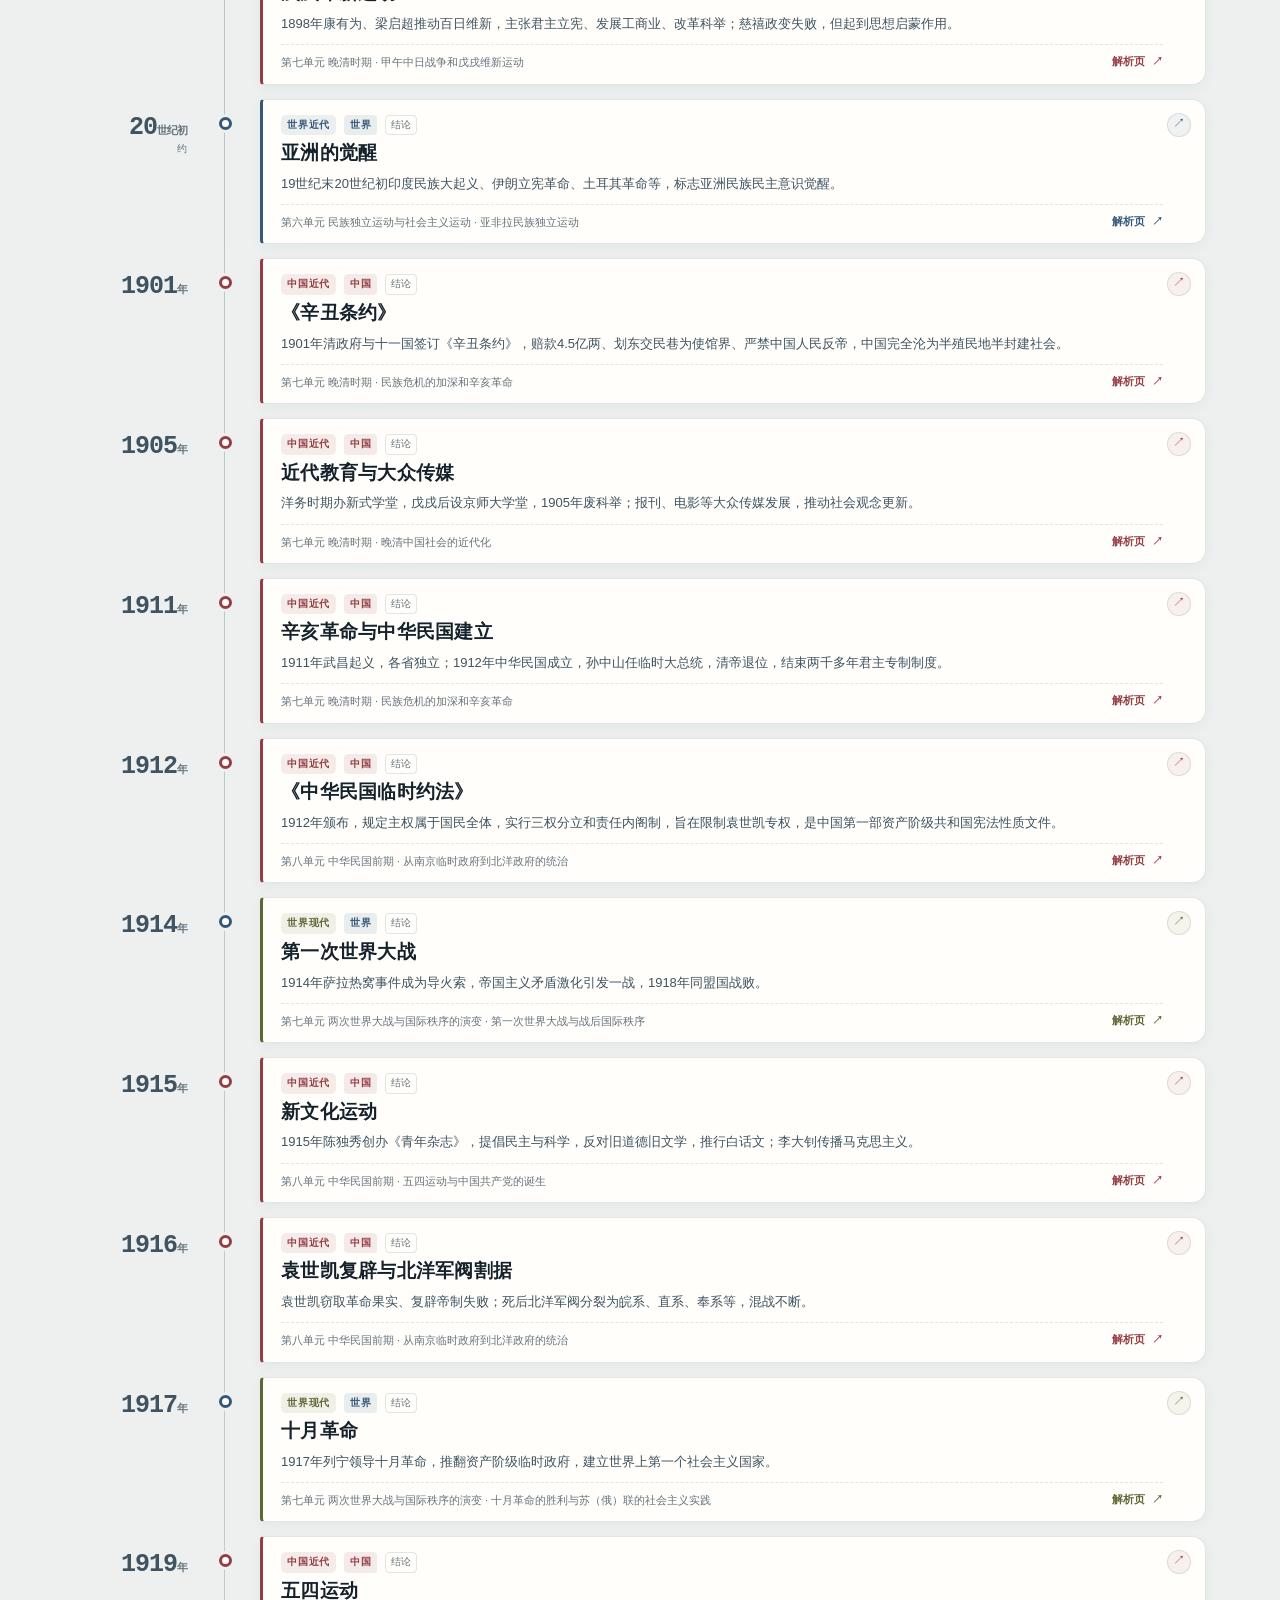
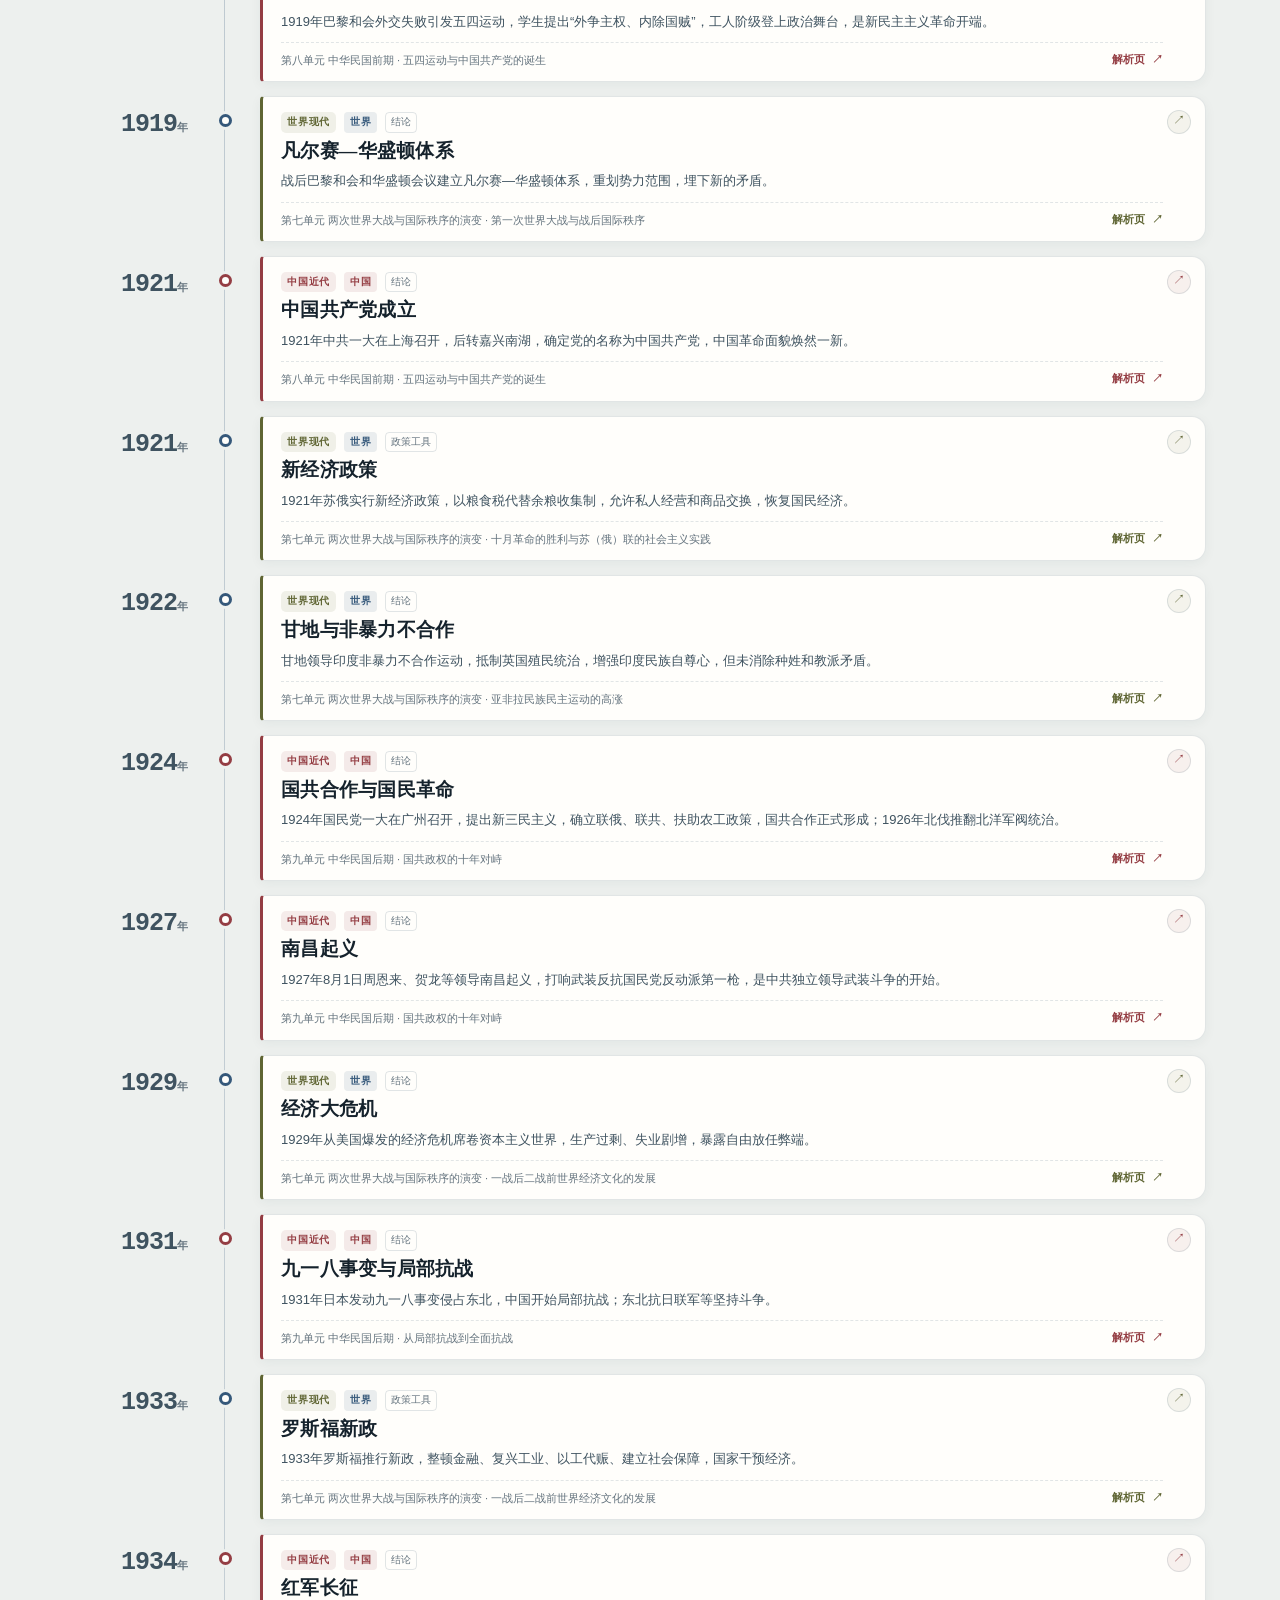
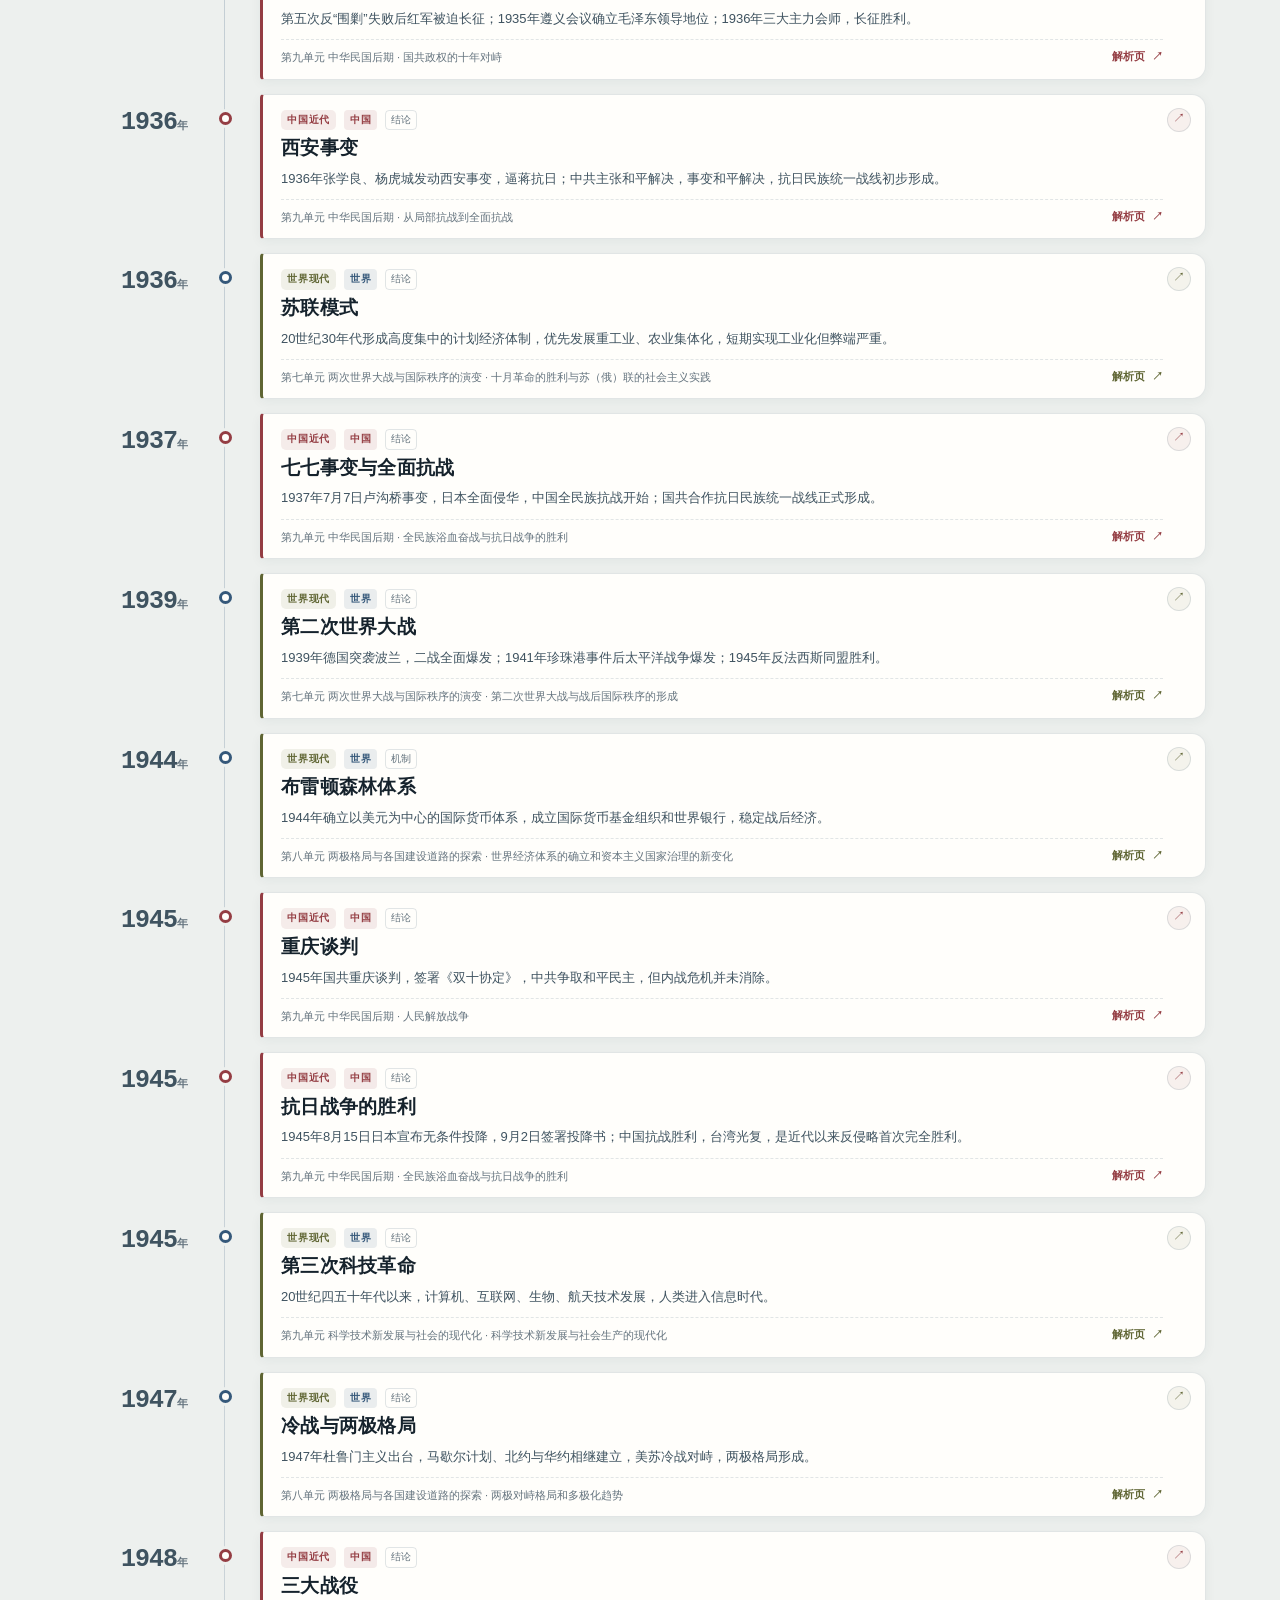
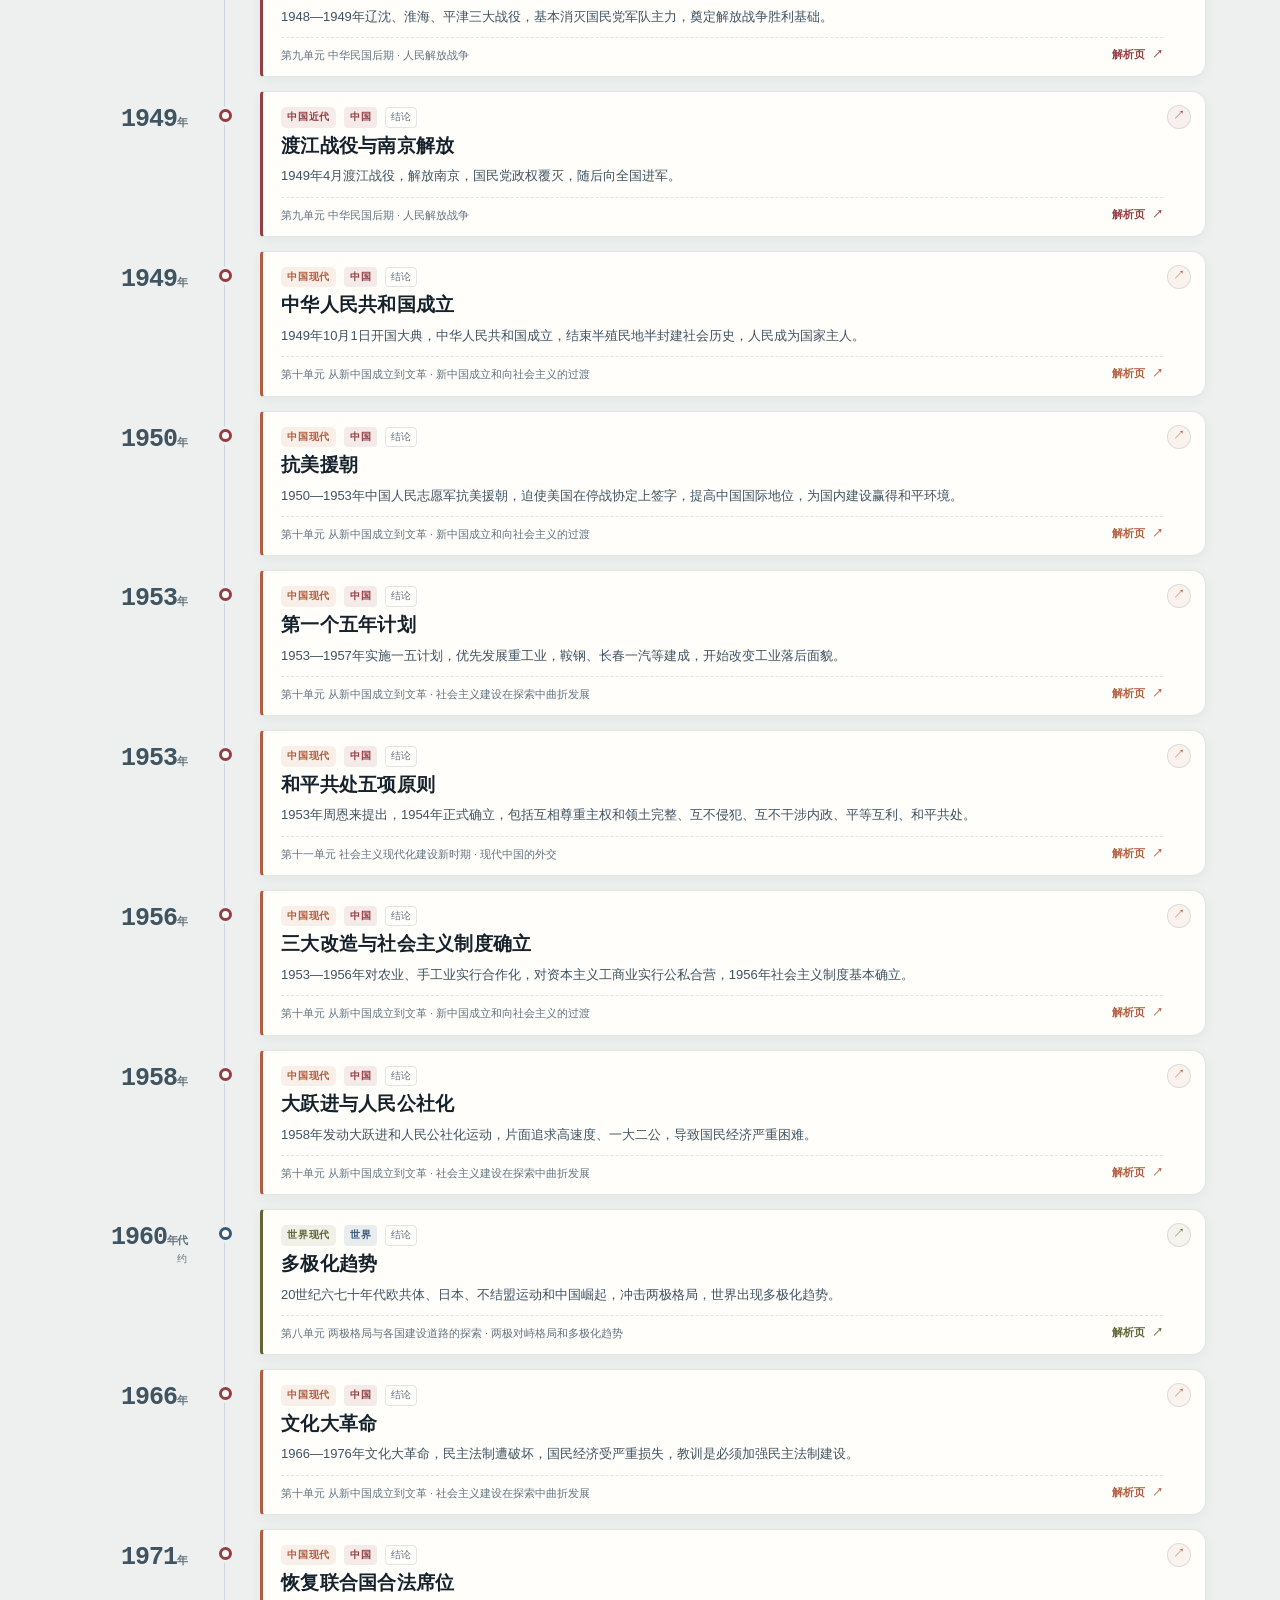
==== commit 4b4f4e68: "deploy: ceb50f2342e637d9c2cf21036ecd929721fdaab3" ====
--- a/timeline.html
+++ b/timeline.html
@@ -4,10 +4,11 @@
 <meta charset="utf-8">
 <meta name="viewport" content="width=device-width, initial-scale=1, viewport-fit=cover">
 <title>历史时间线 · 高中三年历史知识清单</title>
-<meta name="description" content="104 个有明确纪年的高中历史考点，按六个时代排成时间轴；点事件跳转对应章节与教材页。">
+<meta name="description" content="中国与世界纪年事件放在一条时间线上，按地区与历史阶段着色；可添加自己的事件与标注。">
 <script>(function(){try{var t=localStorage.getItem("hs.theme");if(!t){t=matchMedia("(prefers-color-scheme: dark)").matches?"dark":"light"}document.documentElement.dataset.theme=t}catch(e){}})();</script>
 <link rel="stylesheet" href="assets/css/timeline.css?v=20261124c">
-<link rel="stylesheet" href="assets/css/timeline-editorial.css?v=20261124a">
+<link rel="stylesheet" href="assets/css/timeline-editorial.css?v=20261124b">
+<link rel="stylesheet" href="assets/css/timeline-plus.css?v=20261124b">
 <link rel="icon" href="data:image/svg+xml,%3Csvg xmlns='http://www.w3.org/2000/svg' viewBox='0 0 64 64'%3E%3Crect width='64' height='64' rx='14' fill='%2317394f'/%3E%3Ctext x='32' y='46' text-anchor='middle' font-family='serif' font-size='38' fill='%23f4fbfe'%3E%E5%8F%B2%3C/text%3E%3C/svg%3E">
 </head>
 <body>
@@ -21,6 +22,7 @@
   </div>
   <div class="tl-actions">
     <button class="btn theme-btn" id="themeToggle" title="切换明暗主题" aria-label="切换明暗主题">夜</button>
+    <button class="btn add-btn" id="addBtn" title="添加一条自己的时间线事件">＋ 添加事件</button>
     <button class="btn" id="csvBtn" title="导出 CSV">CSV</button>
     <button class="btn" id="jsonBtn" title="导出 JSON">JSON</button>
     <button class="btn icon" id="printBtn" title="打印" aria-label="打印">⌘P</button>
@@ -29,25 +31,42 @@
 
 <section class="hero">
   <div class="hero-copy">
-    <p class="kicker">CHRONOLOGY · 66 LESSONS</p>
+    <p class="kicker">WORLD CHRONOLOGY · 66 LESSONS</p>
     <h1>历史，<br><em>在一条线上。</em></h1>
-    <p class="lede">323 个考点里，有明确纪年的 <strong id="totalCount">104</strong> 个。按六个时代排成时间轴，点任意事件，回到对应章节与教材页。</p>
+    <p class="lede">中国与世界放在同一条时间轴上：<strong id="totalCount">104</strong> 个纪年事件，按地区与历史阶段着色；也可以添加自己的事件、写标注，保存后自动进线。</p>
   </div>
   <aside class="hero-panel" aria-label="时间线概览">
     <p class="panel-label">时间跨度</p>
     <p class="range" id="range">前 2070 <span>—</span> 2020</p>
     <dl class="stats">
-      <div><dt>纪年考点</dt><dd id="statEvents">104</dd></div>
-      <div><dt>时代</dt><dd>6</dd></div>
+      <div><dt>纪年事件</dt><dd id="statEvents">104</dd></div>
+      <div><dt>自定义</dt><dd id="statCustom">0</dd></div>
       <div><dt>覆盖课次</dt><dd id="statLessons">—</dd></div>
     </dl>
-    <p class="panel-note">约数用 <b>~</b> 标注 · 年份取自知识点原文</p>
+    <p class="panel-note">约数用 <b>~</b> 标注 · 自定义事件只存在本机浏览器</p>
   </aside>
 </section>
 
 <nav class="era-tabs" id="eraTabs" aria-label="按时代筛选"></nav>
 
 <main class="wrap">
+  <div class="tl-viewbar">
+    <div class="region-tabs" id="regionTabs" aria-label="按地区筛选"></div>
+    <div class="view-toggle" id="viewToggle" role="group" aria-label="时间线视图">
+      <button data-mode="all" class="active" aria-pressed="true">全球总览</button>
+      <button data-mode="era" aria-pressed="false">分时代</button>
+    </div>
+  </div>
+  <div class="legend-row" aria-label="颜色图例">
+    <span class="legend-title">颜色</span>
+    <span class="legend-item"><i style="background:#b4552f"></i>中国</span>
+    <span class="legend-item"><i style="background:#2f6b8f"></i>世界</span>
+    <span class="legend-item"><i style="background:#665987"></i>其他</span>
+    <span class="legend-sep"></span>
+    <span class="legend-stage"><i style="background:var(--c0)"></i>古代</span>
+    <span class="legend-stage"><i style="background:var(--c1)"></i>近代</span>
+    <span class="legend-stage"><i style="background:var(--c3)"></i>世界</span>
+  </div>
   <div class="tools">
     <div class="search">
       <span aria-hidden="true">⌕</span>
@@ -68,13 +87,57 @@
 </main>
 
 <footer class="tl-foot">
-  <p>点击事件 → 打开知识库对应知识点，可继续看笔记、标记掌握、跳到 PDF 原页。</p>
-  <p class="muted">离线可用 · 数据只读 · 你的笔记与错题仍保存在浏览器本地</p>
+  <p>点击事件 → 打开独立解析页；解析页里可回知识库定位、看原文、可能考法和注意点。</p>
+  <p class="muted">离线可用 · 内置数据只读 · 自定义事件保存在浏览器本地，可随 CSV / JSON 导出</p>
 </footer>
 
 <button class="totop" id="toTop" title="回到顶部" aria-label="回到顶部" hidden>↑</button>
 
+<div class="tl-modal" id="eventModal" hidden>
+  <form class="tl-sheet" id="eventForm" autocomplete="off">
+    <header class="tl-sheet-head">
+      <div><p class="sheet-kicker">ADD TO CHRONOLOGY</p><h3 id="eventModalTitle">添加事件</h3></div>
+      <button type="button" class="icon-btn" id="eventClose" aria-label="关闭">×</button>
+    </header>
+    <div class="sheet-grid">
+      <label class="sheet-field">
+        <span>时间 <b>*</b></span>
+        <input id="efWhen" required placeholder="例：前2070、1911、1911年10月10日">
+      </label>
+      <label class="sheet-field">
+        <span>地区</span>
+        <select id="efRegion"><option value="china">中国</option><option value="world">世界</option><option value="other">其他</option></select>
+      </label>
+      <label class="sheet-field">
+        <span>历史阶段</span>
+        <select id="efEra">
+          <option value="0">中国古代</option><option value="1">中国近代</option><option value="2">中国现代</option>
+          <option value="3">世界古代</option><option value="4">世界近代</option><option value="5">世界现代</option>
+        </select>
+      </label>
+      <label class="sheet-check"><input type="checkbox" id="efApprox"> 约数（世纪 / 年代）</label>
+      <label class="sheet-field full">
+        <span>事件标题 <b>*</b></span>
+        <input id="efTitle" required maxlength="40" placeholder="例：亚历山大东征">
+      </label>
+      <label class="sheet-field full">
+        <span>说明</span>
+        <textarea id="efContent" rows="3" maxlength="240" placeholder="什么时间、谁、做了什么、为什么重要"></textarea>
+      </label>
+      <label class="sheet-field full">
+        <span>标注说明（可选）</span>
+        <textarea id="efNote" rows="2" maxlength="160" placeholder="易错点、对比对象、和教材哪一课对应"></textarea>
+      </label>
+    </div>
+    <footer class="sheet-actions">
+      <button type="button" class="btn ghost" id="eventCancel">取消</button>
+      <button type="submit" class="btn primary">保存到时间线</button>
+    </footer>
+  </form>
+</div>
+<div class="tl-toast" id="tlToast" role="status" aria-live="polite"></div>
+
 <script src="assets/js/chrome.js?v=20261124b" defer></script>
-<script src="assets/js/timeline.js?v=20261124c" defer></script>
+<script src="assets/js/timeline.js?v=20261124f" defer></script>
 </body>
 </html>
--- a/assets/css/timeline-plus.css
+++ b/assets/css/timeline-plus.css
@@ -0,0 +1,203 @@
+/* ============================================================
+   timeline-plus.css —— 全球总览 / 地区筛选 / 自定义事件
+   仅叠加在 timeline.css + timeline-editorial.css 之上
+   ============================================================ */
+
+/* 让卡片的说明完整显示，不再截断 */
+.tl-card{overflow:visible;position:relative;padding-right:42px}
+.tl-card p{
+  display:block;
+  -webkit-line-clamp:unset;
+  -webkit-box-orient:initial;
+  overflow:visible;
+  overflow-wrap:anywhere;
+}
+.tl-card h3{overflow-wrap:anywhere}
+.card-meta .where{white-space:normal;overflow:visible;text-overflow:clip;overflow-wrap:anywhere}
+.card-meta .page::after{content:none}
+.tl-card .tl-open{
+  position:absolute;right:14px;top:13px;width:24px;height:24px;
+  display:grid;place-items:center;border-radius:50%;
+  border:1px solid var(--line);color:var(--era);font-family:var(--mono);font-size:12px;
+  background:color-mix(in srgb,var(--era) 7%,transparent);
+  transition:background .16s,color .16s,transform .16s;
+}
+.tl-card:hover .tl-open{background:var(--era);color:var(--card);transform:translate(1px,-1px)}
+
+/* 地区色：时间轴圆点与地区标签 */
+.tl-dot{border-color:var(--region,var(--era))!important}
+.region-chip{
+  font-size:10px;font-weight:750;letter-spacing:.06em;
+  color:var(--region);background:color-mix(in srgb,var(--region) 10%,transparent);
+  border-radius:4px;padding:2px 6px;
+}
+.custom-chip{
+  font-size:10px;font-weight:750;color:#8a5a00;
+  background:rgba(196,137,31,.13);border:1px solid rgba(196,137,31,.35);
+  border-radius:4px;padding:1px 5px;
+}
+[data-theme="dark"] .custom-chip{color:#e9c37c;background:rgba(196,137,31,.12);border-color:rgba(233,195,124,.35)}
+.tl-custom{
+  border-style:dashed;
+  background:color-mix(in srgb,var(--region) 4%,var(--card));
+}
+.tl-note{
+  margin-top:8px!important;padding:7px 9px;border-radius:6px;
+  background:color-mix(in srgb,var(--region) 8%,transparent);
+  border-left:2px solid color-mix(in srgb,var(--region) 55%,transparent);
+  font-size:12px!important;line-height:1.65!important;color:var(--ink-soft)!important;
+}
+.tl-note b{
+  display:inline-block;margin-right:5px;font-family:var(--mono);
+  font-size:9px;letter-spacing:.12em;color:var(--region);
+}
+
+/* 总览区：不要纯色大标题压过卡片 */
+.tl-global .era-head{border-bottom-width:2px}
+[data-theme="dark"] .era-tab.active{color:#07141f}
+.tl-global .era-name h2{font-size:28px}
+
+/* 视图栏 */
+.tl-viewbar{
+  display:flex;align-items:center;justify-content:space-between;gap:14px;
+  margin:0 0 8px;padding:0 0 10px;border-bottom:1px solid var(--line);
+}
+.region-tabs{display:flex;align-items:center;gap:5px;overflow-x:auto;scrollbar-width:none;min-width:0}
+.region-tabs::-webkit-scrollbar{display:none}
+.region-tab{
+  flex:none;display:inline-flex;align-items:center;gap:6px;
+  border:1px solid transparent;background:transparent;border-radius:7px;
+  padding:6px 9px;font-size:12px;font-weight:650;color:var(--muted);
+  transition:background .16s,color .16s,border-color .16s;
+}
+.region-tab:hover{color:var(--ink);background:color-mix(in srgb,var(--ink) 6%,transparent)}
+.region-tab.active{
+  color:var(--ink);background:color-mix(in srgb,var(--c4) 10%,transparent);
+  border-color:color-mix(in srgb,var(--c4) 34%,var(--line));
+}
+.region-tab em{font-style:normal;font-family:var(--mono);font-size:10px;color:var(--muted);font-weight:700}
+.region-tab.active em{color:var(--c4)}
+.view-toggle{
+  flex:none;display:flex;gap:2px;padding:3px;border:1px solid var(--line);
+  background:color-mix(in srgb,var(--card) 85%,transparent);border-radius:8px;
+}
+.view-toggle button{
+  border:0;background:transparent;border-radius:6px;padding:6px 10px;
+  font-size:11.5px;font-weight:650;color:var(--muted);transition:background .16s,color .16s;
+}
+.view-toggle button.active{background:var(--ink);color:var(--card)}
+[data-theme="dark"] .view-toggle button.active{background:var(--c4);color:#07141f}
+
+/* 图例 */
+.legend-row{
+  display:flex;align-items:center;gap:9px;flex-wrap:wrap;
+  margin:0 0 16px;font-size:11px;color:var(--muted);letter-spacing:.02em;
+}
+.legend-title{font-family:var(--mono);font-size:9.5px;letter-spacing:.16em;color:var(--muted);margin-right:2px}
+.legend-item,.legend-stage{display:inline-flex;align-items:center;gap:5px}
+.legend-item i,.legend-stage i{width:9px;height:9px;border-radius:2px;display:inline-block}
+.legend-sep{width:1px;height:12px;background:var(--line);margin:0 3px}
+
+/* 顶栏添加按钮 */
+.add-btn{
+  background:var(--c1);border-color:var(--c1);color:#fffdf6!important;
+  box-shadow:0 4px 14px rgba(148,61,67,.24);
+}
+.add-btn:hover{background:var(--ink);border-color:var(--ink);color:var(--card)!important;transform:translateY(-1px)}
+[data-theme="dark"] .add-btn{background:var(--c1);border-color:var(--c1);color:#07141f!important}
+[data-theme="dark"] .add-btn:hover{background:var(--ink);border-color:var(--ink);color:var(--card)!important}
+
+/* 自定义事件操作 */
+.tl-edit,.tl-del{
+  border:0;background:transparent;padding:2px 4px;font-size:10.5px;font-weight:650;
+  color:var(--muted);border-radius:4px;
+}
+.tl-edit:hover{color:var(--c4);background:color-mix(in srgb,var(--c4) 10%,transparent)}
+.tl-del:hover{color:#b43b3b;background:rgba(180,59,59,.1)}
+[data-theme="dark"] .tl-del:hover{color:#f0a0a0;background:rgba(240,160,160,.1)}
+
+/* 弹层 */
+.tl-modal{
+  position:fixed;inset:0;z-index:70;display:grid;place-items:center;
+  padding:20px;background:rgba(10,24,34,.5);
+  backdrop-filter:blur(5px);-webkit-backdrop-filter:blur(5px);
+  animation:sheetIn .18s ease both;
+}
+@keyframes sheetIn{from{opacity:0}to{opacity:1}}
+.tl-sheet{
+  width:min(560px,94vw);max-height:90vh;overflow:auto;
+  background:var(--card);color:var(--ink);border:1px solid var(--line);
+  border-radius:14px;box-shadow:0 30px 80px rgba(10,24,34,.28);
+  padding:22px 24px 18px;
+}
+.tl-sheet-head{display:flex;align-items:flex-start;justify-content:space-between;gap:14px;margin-bottom:16px}
+.sheet-kicker{margin:0 0 3px;font-family:var(--mono);font-size:9.5px;letter-spacing:.18em;color:var(--c4)}
+.tl-sheet-head h3{margin:0;font-family:var(--serif);font-size:25px;line-height:1.2;letter-spacing:.02em}
+.icon-btn{
+  width:30px;height:30px;border:1px solid var(--line);border-radius:50%;
+  background:transparent;color:var(--muted);font-size:20px;line-height:1;display:grid;place-items:center;
+}
+.icon-btn:hover{background:var(--ink);color:var(--card);border-color:var(--ink)}
+
+.sheet-grid{display:grid;grid-template-columns:1fr 1fr;gap:12px}
+.sheet-field{display:flex;flex-direction:column;gap:5px;min-width:0}
+.sheet-field.full{grid-column:1 / -1}
+.sheet-field span{font-size:11px;font-weight:650;color:var(--muted);letter-spacing:.03em}
+.sheet-field span b{color:#b43b3b}
+.sheet-field input,.sheet-field select,.sheet-field textarea{
+  width:100%;min-width:0;border:1px solid var(--line);border-radius:7px;
+  background:color-mix(in srgb,var(--paper) 60%,var(--card));
+  padding:8px 10px;font-size:13px;color:var(--ink);
+  transition:border-color .16s,box-shadow .16s;
+}
+.sheet-field textarea{resize:vertical;line-height:1.6}
+.sheet-field input:focus,.sheet-field select:focus,.sheet-field textarea:focus{
+  outline:none;border-color:var(--c4);box-shadow:0 0 0 3px color-mix(in srgb,var(--c4) 14%,transparent);
+}
+.sheet-check{
+  display:flex;align-items:center;gap:7px;align-self:end;padding-bottom:8px;
+  font-size:11.5px;color:var(--muted);
+}
+.sheet-check input{width:15px;height:15px;accent-color:var(--c4)}
+.sheet-actions{display:flex;justify-content:flex-end;gap:8px;margin-top:18px;padding-top:14px;border-top:1px solid var(--line)}
+.sheet-actions .btn{padding:8px 14px}
+.sheet-actions .ghost{background:transparent}
+.sheet-actions .primary{background:var(--c1);border-color:var(--c1);color:#fffdf6}
+.sheet-actions .primary:hover{background:var(--ink);border-color:var(--ink);color:var(--card)}
+[data-theme="dark"] .sheet-actions .primary{color:#07141f}
+
+/* toast */
+.tl-toast{
+  position:fixed;left:50%;bottom:28px;transform:translate(-50%,14px);
+  z-index:80;padding:9px 16px;border-radius:999px;
+  background:var(--ink);color:var(--card);font-size:12px;font-weight:650;
+  box-shadow:0 10px 30px rgba(10,24,34,.24);opacity:0;pointer-events:none;
+  transition:opacity .2s,transform .2s;
+}
+.tl-toast.show{opacity:1;transform:translate(-50%,0)}
+
+@media (max-width:760px){
+  .tl-actions #csvBtn,.tl-actions #jsonBtn,.tl-actions #printBtn{display:none}
+  .add-btn{padding:6px 9px;font-size:11px}
+  .tl-viewbar{flex-direction:column;align-items:stretch;gap:8px}
+  .region-tabs{width:100%}
+  .view-toggle{align-self:flex-end}
+  .legend-row{margin-bottom:12px}
+  .sheet-grid{grid-template-columns:1fr}
+  .sheet-check{grid-column:1/-1;align-self:auto;padding:0}
+}
+@media (max-width:620px){
+  .tl-card{padding:12px 38px 11px 12px}
+  .tl-card p{font-size:12px}
+  .tl-open{right:10px;top:10px;width:21px;height:21px;font-size:10px}
+  .tl-sheet{padding:18px 16px 14px;width:min(560px,96vw)}
+  .tl-sheet-head h3{font-size:21px}
+  .legend-sep,.legend-stage{display:none}
+}
+
+/* 打印时不要弹层与筛选装饰 */
+@media print{
+  .tl-viewbar,.legend-row,.add-btn,.tl-modal,.tl-toast{display:none!important}
+  .tl-card{overflow:visible;padding-right:17px}
+  .tl-card p{display:block;overflow:visible}
+}
